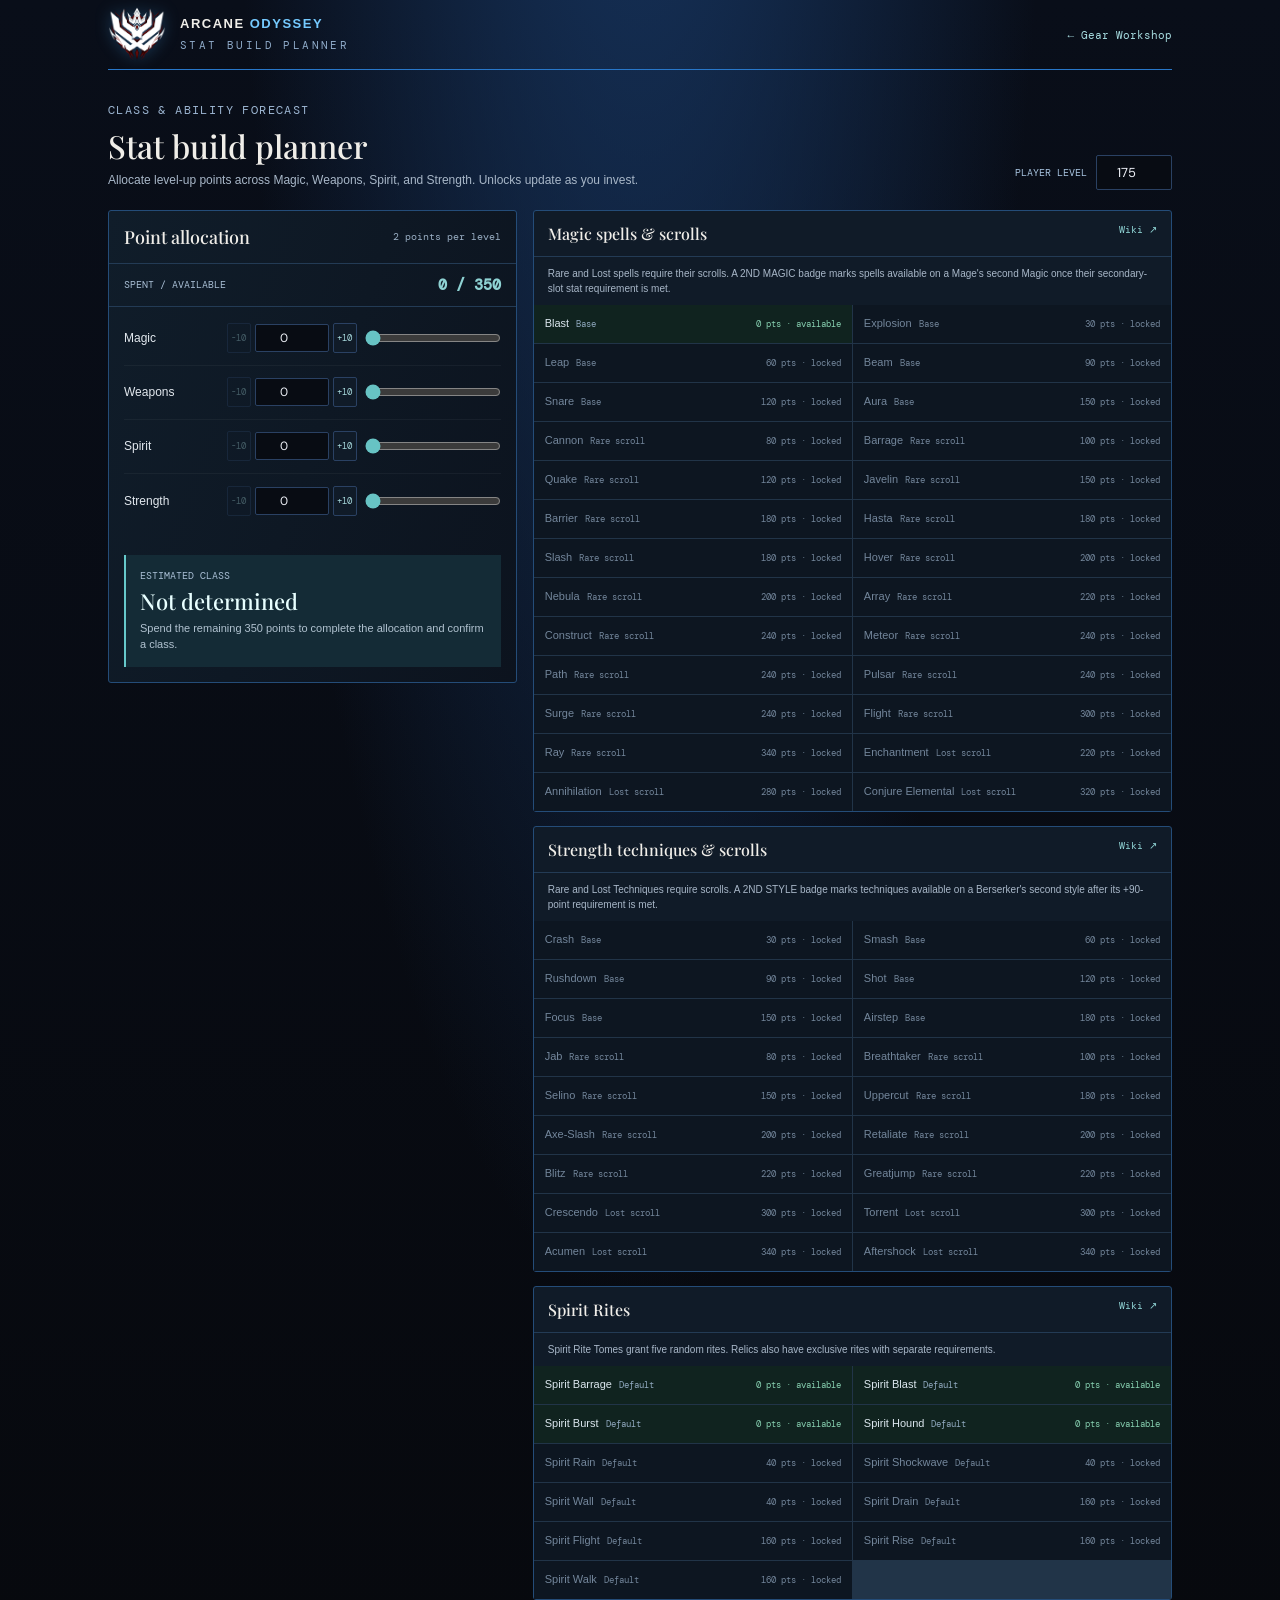
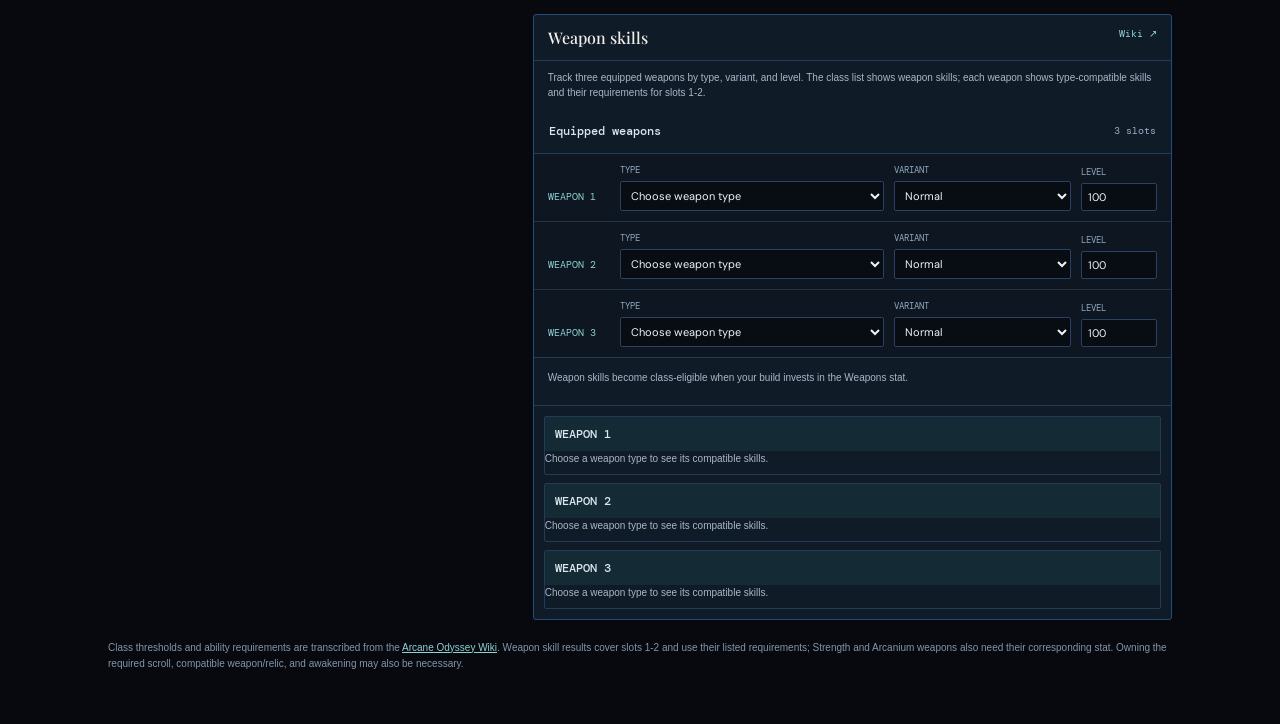
==== stat-builds/index.html @ f2885bb6 "weapon skill preview" ====
<!doctype html>
<html lang="en">
<head>
  <meta charset="utf-8">
  <meta name="viewport" content="width=device-width, initial-scale=1">
  <meta name="theme-color" content="#09131d">
  <title>Stat Build Planner · Arcane Odyssey</title>
  <link rel="icon" type="image/png" href="../assets/everthel-4.2.png">
  <link rel="apple-touch-icon" href="../assets/everthel-4.2.png">
  <link rel="stylesheet" href="../styles.css?v=weapon-skill-loadout-20261112">
</head>
<body>
  <div class="planner-shell">
    <header class="planner-topbar">
      <a class="brand" href="../" aria-label="Gear Workshop home">
        <img class="brand-mark-image" src="../assets/everthel-4.2.png" alt="">
        <span>ARCANE <b>ODYSSEY</b><small>STAT BUILD PLANNER</small></span>
      </a>
      <a class="planner-back" href="../">← Gear Workshop</a>
    </header>
    <main class="planner-main">
      <div class="planner-heading">
        <div>
          <span class="eyebrow">CLASS & ABILITY FORECAST</span>
          <h1>Stat build planner</h1>
          <p>Allocate level-up points across Magic, Weapons, Spirit, and Strength. Unlocks update as you invest.</p>
        </div>
        <label class="planner-level" for="planner-level">PLAYER LEVEL
          <input id="planner-level" type="number" min="1" max="175" value="175" inputmode="numeric">
        </label>
      </div>
      <div class="planner-layout">
        <section class="planner-panel" aria-labelledby="allocation-title">
          <div class="planner-panel-heading"><h2 id="allocation-title">Point allocation</h2><small>2 points per level</small></div>
          <div class="planner-points"><span>SPENT / AVAILABLE</span><strong><span id="planner-spent">0</span> / <span id="planner-remaining">350</span></strong></div>
          <div class="planner-stat-list" id="planner-stat-list"></div>
          <div class="planner-class-result" aria-live="polite">
            <span>ESTIMATED CLASS</span><strong id="planner-class-name">Savant</strong>
            <p id="planner-class-note"></p>
          </div>
        </section>
        <section class="planner-moves" aria-label="Ability unlocks">
          <section class="planner-move-group" data-move-stat="magic">
            <div class="planner-move-header"><h2>Magic spells & scrolls</h2><a href="https://roblox-arcane-odyssey.fandom.com/wiki/Lost_Spells" target="_blank" rel="noreferrer">Wiki ↗</a></div>
            <p class="planner-move-note">Rare and Lost spells require their scrolls. A 2ND MAGIC badge marks spells available on a Mage's second Magic once their secondary-slot stat requirement is met.</p>
            <div class="planner-move-list" id="planner-spells"></div>
          </section>
          <section class="planner-move-group" data-move-stat="strength">
            <div class="planner-move-header"><h2>Strength techniques & scrolls</h2><a href="https://roblox-arcane-odyssey.fandom.com/wiki/Lost_Techniques" target="_blank" rel="noreferrer">Wiki ↗</a></div>
            <p class="planner-move-note">Rare and Lost Techniques require scrolls. A 2ND STYLE badge marks techniques available on a Berserker's second style after its +90-point requirement is met.</p>
            <div class="planner-move-list" id="planner-techniques"></div>
          </section>
          <section class="planner-move-group" data-move-stat="spirit">
            <div class="planner-move-header"><h2>Spirit Rites</h2><a href="https://roblox-arcane-odyssey.fandom.com/wiki/Relics/Rites" target="_blank" rel="noreferrer">Wiki ↗</a></div>
            <p class="planner-move-note">Spirit Rite Tomes grant five random rites. Relics also have exclusive rites with separate requirements.</p>
            <div class="planner-move-list" id="planner-rites"></div>
          </section>
          <section class="planner-move-group" data-move-stat="weapons">
            <div class="planner-move-header"><h2>Weapon skills</h2><a href="https://roblox-arcane-odyssey.fandom.com/wiki/Weapons/Skills" target="_blank" rel="noreferrer">Wiki ↗</a></div>
            <p class="planner-move-note">Track three equipped weapons by type, variant, and level. The class list shows weapon skills; each weapon shows type-compatible skills and their requirements for slots 1-2.</p>
            <div class="planner-weapon-config">
              <div class="planner-panel-heading"><h3>Equipped weapons</h3><small>3 slots</small></div>
              <div class="planner-weapon-inputs" id="planner-weapon-inputs"></div>
            </div>
            <div class="planner-weapon-class" id="planner-weapon-class-skills"></div>
            <div class="planner-weapon-results" id="planner-weapon-results"></div>
          </section>
        </section>
      </div>
      <p class="planner-footer">Class thresholds and ability requirements are transcribed from the <a href="https://roblox-arcane-odyssey.fandom.com/wiki/Stat_Builds" target="_blank" rel="noreferrer">Arcane Odyssey Wiki</a>. Weapon skill results cover slots 1-2 and use their listed requirements; Strength and Arcanium weapons also need their corresponding stat. Owning the required scroll, compatible weapon/relic, and awakening may also be necessary.</p>
    </main>
  </div>
  <script src="../stat-build.js?v=weapon-skill-loadout-20261112"></script>
</body>
</html>
---- styles.css ----
@import url('https://fonts.googleapis.com/css2?family=DM+Mono:wght@400;500&family=DM+Sans:wght@400;500;600;700&family=Playfair+Display:wght@500;600;700&display=swap');

:root{color-scheme:dark;--bg:#09131d;--panel:#101d29;--panel2:#142432;--border:#2a4352;--muted:#91a7ad;--text:#e8e5d8;--lime:#75c9c1;--green:#9ecdb7;--orange:#d8b975;--red:#d18b78;--mono:'DM Mono',monospace;--sans:'DM Sans',sans-serif;--serif:'Playfair Display',serif}
*{box-sizing:border-box}
body{margin:0;background:radial-gradient(ellipse at 70% -15%,#303522 0,transparent 38%),var(--bg);color:var(--text);font:15px var(--sans);min-height:100vh}
button,input,select{font:inherit}
button{cursor:pointer}
a{color:var(--lime)}
.app-shell{max-width:1390px;margin:0 auto;padding:0 40px}
.topbar{height:74px;border-bottom:1px solid #ffffff12;display:flex;align-items:center;justify-content:space-between}
.brand{display:flex;align-items:center;gap:11px;color:var(--text);text-decoration:none;font-size:12px;letter-spacing:1.2px;font-weight:600;line-height:1.1}
.brand b{color:var(--lime);font-weight:600}
.brand small{display:block;color:var(--muted);font:9px var(--mono);letter-spacing:2.1px;margin-top:5px}
.brand-mark{display:grid;place-items:center;width:34px;height:34px;border:1px solid #d5e18b7a;color:var(--lime);font:19px var(--serif);transform:rotate(45deg);margin:0 5px}
.brand-mark::first-letter{transform:rotate(-45deg)}
.top-actions{display:flex;align-items:center;gap:9px}
.save-state{font:10px var(--mono);color:var(--muted);margin-right:9px}
.button{border:1px solid var(--border);border-radius:5px;padding:9px 13px;color:var(--text);background:#ffffff06;font-size:11px;transition:.18s}
.button:hover{border-color:#b9c77c80;background:#ffffff0b}
.button-accent{background:var(--lime);border-color:var(--lime);color:#202218;font-weight:700}
.button-accent:hover{background:#e5efaa;color:#202218}
.button-accent span{padding-left:7px}
.import-button{display:inline-flex;align-items:center;cursor:pointer}
main{padding:43px 0 0}
.intro{display:flex;align-items:flex-end;justify-content:space-between;margin-bottom:32px}
.eyebrow{font:10px var(--mono);letter-spacing:1.4px;color:#a6a891}
.eyebrow-line{display:inline-block;width:20px;height:1px;background:var(--lime);vertical-align:middle;margin-right:8px}
h1{font:600 clamp(38px,5vw,55px)/1.08 var(--serif);letter-spacing:-1.6px;margin:12px 0 9px}
h1 span{color:var(--lime);font-style:italic}
.intro p{margin:0;color:#a6a799;font-size:13px}
.build-name-wrap{display:flex;flex-direction:column;gap:8px;width:210px}
.build-name-wrap label,.level-row label{color:var(--muted);font:9px var(--mono);letter-spacing:1.2px}
.build-name-wrap input{border:0;border-bottom:1px solid var(--border);padding:8px 0;background:none;color:var(--text);outline:none}
.build-name-wrap input:focus{border-color:var(--lime)}
.layout{display:grid;grid-template-columns:minmax(0,1fr) 315px;align-items:start;gap:25px}
.workshop,.summary{background:#171914d9;border:1px solid var(--border);border-radius:8px}
.workshop{padding:22px}
.section-heading,.summary-top{display:flex;justify-content:space-between;align-items:flex-start;gap:12px;margin-bottom:18px}
.equipment-heading{display:flex;align-items:flex-start;gap:22px;flex-wrap:wrap}
.section-heading{align-items:center}
.slot-count{margin-left:auto;white-space:nowrap}
.clear-all-button,.clear-slot-button{border:1px solid #554039;border-radius:4px;background:#d47b6910;color:#d9a394;padding:6px 9px;font:9px var(--mono);white-space:nowrap;cursor:pointer;transition:.18s}
.clear-all-button:hover,.clear-slot-button:not(:disabled):hover{border-color:#d47b69;color:#f0b2a1;background:#d47b6920}
.clear-slot-button:disabled{opacity:.42;cursor:default}
.global-filter{max-width:570px;padding-top:5px}
.filter-label{display:block;color:var(--muted);font:8px var(--mono);letter-spacing:.8px;margin-bottom:6px}
.filter-options{display:flex;flex-wrap:wrap;gap:5px}
.filter-chip{display:inline-flex;align-items:center;gap:4px;padding:4px 6px;border:1px solid var(--border);border-radius:3px;color:#b8baaa;font-size:9px;cursor:pointer;user-select:none}
.filter-chip:has(input:checked){border-color:#a9be70;color:var(--lime);background:#d5e18b0c}
.filter-chip input{width:10px;height:10px;margin:0;accent-color:var(--lime)}
.visually-hidden{position:absolute;width:1px;height:1px;padding:0;margin:-1px;overflow:hidden;clip:rect(0,0,0,0);white-space:nowrap;border:0}
.stat-icon{display:inline-block;width:16px;height:16px;flex:none;object-fit:contain;vertical-align:middle}
.stat-icon-fallback{display:inline-flex;width:16px;height:16px;flex:none;align-items:center;justify-content:center;border:1px solid #6c94b2;border-radius:2px;color:#b9d7ea;font:7px var(--mono);vertical-align:middle}
.stat-value{display:inline-flex;align-items:center;gap:4px;white-space:nowrap;vertical-align:middle}
.stat-value b{color:inherit;font:inherit}
.clear-filters{margin-top:6px;padding:2px 0;border:0;background:none;color:var(--muted);font-size:9px;text-decoration:underline;text-underline-offset:2px;cursor:pointer}
.clear-filters:hover{color:var(--lime)}
h2{font:500 22px var(--serif);margin:5px 0 0}
.slot-count,.live-pill{font:9px var(--mono);letter-spacing:.8px;color:var(--muted)}
.live-pill{border:1px solid #92b56b55;color:#b9d490;padding:5px 7px;border-radius:20px}
.live-pill i{display:inline-block;background:#a5c477;border-radius:50%;width:5px;height:5px;margin:0 5px 1px 0;box-shadow:0 0 8px #a5c477}
.gear-grid{display:grid;grid-template-columns:repeat(2,minmax(0,1fr));gap:12px}
.gear-card{position:relative;border:1px solid var(--border);border-radius:6px;background:#1a1c17}
.gear-card:focus-within{z-index:5}
.gear-card-header{display:flex;justify-content:space-between;align-items:center;padding:11px 13px;border-bottom:1px solid #ffffff0b}
.gear-card-header>div{min-width:0}
.slot-label{font:9px var(--mono);letter-spacing:1.2px;color:var(--lime)}
.gear-card-header h3{margin:4px 0 0;font:500 14px var(--sans)}
.item-type{display:block;color:var(--muted);font:9px var(--mono);margin-top:5px}
.gear-fields{padding:12px 13px}
.field{display:flex;flex-direction:column;gap:5px;min-width:0}
.field label,.socket-title{font:9px var(--mono);letter-spacing:.55px;color:var(--muted)}
.gear-main-fields{display:grid;grid-template-columns:1fr 72px;gap:9px}
.field input,.field select,.socket input,.socket select,.stat-edit input{width:100%;border:1px solid #383b30;border-radius:4px;background:#131510;color:var(--text);padding:7px 8px;outline:none;font-size:11px;min-width:0}
.field input:focus,.field select:focus,.socket input:focus,.socket select:focus,.stat-edit input:focus{border-color:#afc878}
.item-search-wrap{position:relative}
.item-picker .item-search{padding:10px 34px 10px 10px;background:#131510}
.item-picker .item-search::placeholder{color:#777a6d}
.search-icon{position:absolute;right:11px;top:8px;color:var(--lime);font-size:17px;line-height:1;pointer-events:none}
.item-results{position:absolute;top:calc(100% + 5px);left:0;right:0;z-index:20;max-height:300px;overflow-y:auto;border:1px solid #48503a;border-radius:5px;background:#171914;box-shadow:0 12px 30px #000b;padding:4px}
.item-results[hidden]{display:none}
.item-result{display:flex;width:100%;align-items:center;justify-content:space-between;gap:12px;padding:8px 9px;border:0;border-bottom:1px solid #ffffff0a;background:transparent;color:var(--text);text-align:left;cursor:pointer}
.item-result:last-child{border-bottom:0}
.item-result:hover,.item-result.is-active{background:#d5e18b12}
.item-result.is-equipped{background:#d5e18b0c}
.item-result-main{display:flex;flex-direction:column;gap:4px;min-width:0}
.item-result-name{font-size:11px}
.item-result-stats{color:#929584;font:9px var(--mono);line-height:1.4}
.item-result-type{flex-shrink:0;color:var(--lime);font:8px var(--mono)}
.equipped-tag{margin-left:7px;color:var(--lime);font:8px var(--mono)}
.item-result-clear{justify-content:flex-start;color:#c39b8d}
.item-result-clear span{font-size:10px}
.item-no-results{padding:13px 10px;color:var(--muted);font-size:10px;text-align:center}
.item-count{float:right;color:#777a6d;font:8px var(--mono);letter-spacing:0}
.item-picker .item-search:focus{border-color:var(--lime);box-shadow:0 0 0 2px #d5e18b20}
.item-level{margin-top:9px;max-width:92px}
.base-stat-readout{margin-top:9px;color:#929584;font:9px/1.6 var(--mono)}
.item-total-readout{display:flex;flex-direction:column;gap:5px;margin-top:10px;padding:9px;border:1px solid #aebd6b2b;border-radius:4px;background:#d5e18b06}
.item-total-label,.item-efficiency{color:#aebd83;font:8px var(--mono);letter-spacing:.65px}
.item-total-stats{color:#d0d1c3;font:9px/1.6 var(--mono)}
.item-efficiency{display:flex;justify-content:space-between;margin-top:2px}
.item-efficiency b{color:var(--lime);font-size:10px}
.modifier-note{color:#999c8a;font-size:9px;line-height:1.45}
.enhancement{display:grid;grid-template-columns:1fr 1fr;gap:9px;margin-top:12px;padding-top:10px;border-top:1px solid #ffffff0b}
.socket-block{margin-top:12px}
.socket-block-head{display:flex;justify-content:space-between;align-items:center;margin-bottom:6px}
.socket-title{color:#c3c4b5}
.socket-subtitle{color:#777a6d;font:8px var(--mono)}
.socket{display:grid;grid-template-columns:1fr 1fr;gap:6px;margin-top:6px}
.socket select,.socket input{padding:6px;font-size:10px}
.socket-label{grid-column:1 / -1;color:#8d9081;font:8px var(--mono);letter-spacing:.6px}
.source-note{margin-top:15px;color:#777a6d;font-size:10px}
.source-note a{text-decoration:none;border-bottom:1px solid #d5e18b55}
.summary{padding:19px;position:sticky;top:15px}
.summary-top{margin-bottom:20px}
.level-row{display:flex;align-items:center;justify-content:space-between;padding:11px 0;border-top:1px solid #ffffff10;border-bottom:1px solid #ffffff10}
.level-input{display:flex;align-items:center;color:var(--lime);font:9px var(--mono);gap:7px}
.level-input input{width:45px;padding:5px 4px;background:#11130f;border:1px solid var(--border);border-radius:3px;color:var(--text);font:12px var(--mono);text-align:center}
.stat-list{padding:14px 0 12px}
.efficiency-total{display:flex;flex-direction:column;gap:5px;margin-bottom:12px;padding:13px;border:1px solid #aebd6b40;border-radius:5px;background:#d5e18b08}
.efficiency-total>span{color:var(--muted);font:9px var(--mono);letter-spacing:1px}
.efficiency-total>strong{color:var(--lime);font:22px var(--mono)}
.efficiency-total>small{color:#929584;font-size:9px}
.ritual-controls{display:flex;flex-direction:column;gap:7px;padding:12px 0;border-top:1px solid #ffffff10}
.ritual-controls label{color:var(--muted);font:9px var(--mono);letter-spacing:1px}
.ritual-controls select{width:100%;border:1px solid #383b30;border-radius:4px;background:#131510;color:var(--text);padding:8px;font-size:11px}
.health-total{margin:8px 0 13px;padding:13px;border:1px solid #aebd6b40;border-radius:5px;background:#d5e18b08;display:flex;flex-direction:column;gap:5px}
.health-total>span{color:var(--muted);font:9px var(--mono);letter-spacing:1px}
.health-total>strong{color:var(--lime);font:22px var(--mono)}
.health-total small{color:#929584;font-size:9px;line-height:1.5}
.health-total small b{color:#c9cbbd;font-weight:500}
.total-stat{display:flex;align-items:center;justify-content:space-between;padding:8px 0}
.total-stat span{color:#b4b6a8;font-size:12px}
.total-stat .stat-name{display:inline-flex;align-items:center}
.total-stat b{font:12px var(--mono);color:#e8e8d9}
.total-stat.primary span,.total-stat.primary b{color:var(--lime)}
.summary-foot{display:flex;justify-content:space-between;color:var(--muted);font-size:10px;padding:9px 0;border-top:1px solid #ffffff0b}
.summary-foot b{color:#d1d2c4;font:10px var(--mono)}
.button-wide{width:100%;margin-top:17px;text-align:left;display:flex;justify-content:space-between}
.button-wide span{color:var(--lime)}
.fineprint{font-size:9px;line-height:1.6;color:#777a6d;margin:12px 0 0}
footer{text-align:center;color:#686b5f;font-size:10px;padding:25px 0 28px}
.toast{position:fixed;bottom:22px;left:50%;transform:translate(-50%,20px);background:#e0e8b3;color:#202218;padding:10px 16px;border-radius:5px;font-size:12px;font-weight:600;opacity:0;pointer-events:none;transition:.2s}
.toast.show{opacity:1;transform:translate(-50%,0)}
@media(max-width:900px){.app-shell{padding:0 22px}.layout{grid-template-columns:minmax(0,1fr) 275px;gap:15px}.workshop{padding:16px}.gear-grid{gap:9px}.summary{padding:15px}}
@media(max-width:700px){.app-shell{padding:0 14px}.topbar{height:auto;min-height:66px;gap:12px}.top-actions{gap:6px}.save-state,.import-button{display:none}.button{padding:8px;font-size:10px}.brand{font-size:10px}.brand-mark{width:28px;height:28px}.intro{align-items:flex-start;gap:18px;flex-direction:column;margin-bottom:22px}.intro p{max-width:370px;line-height:1.6}.build-name-wrap{width:100%;max-width:320px}.layout{grid-template-columns:1fr}.summary{position:static;grid-row:1}.gear-grid{grid-template-columns:1fr 1fr}.workshop{padding:13px}}
@media(max-width:460px){.gear-grid{grid-template-columns:1fr}.summary{grid-row:auto}.topbar .button-quiet{display:none}h1{font-size:40px}}

/* Nautical palette and compact stat emphasis */
body{background:radial-gradient(ellipse at 16% -18%,#1b5261 0,transparent 37%),radial-gradient(ellipse at 90% 30%,#18354a 0,transparent 34%),linear-gradient(155deg,#09131d,#0b1925 55%,#0a151f);color:var(--text)}
.topbar{border-color:#b9d1d21c}
.brand-mark{border-color:#d8b97599;color:var(--orange);box-shadow:inset 0 0 0 3px #d8b9750c}
.brand b,h1 span{color:var(--orange)}
.brand small{color:#8daeb1}
.button{border-color:#45606b;background:#142532;color:#e8e5d8}
.button:hover{border-color:#75c9c1;background:#1a3440}
.button-accent{background:var(--orange);border-color:var(--orange);color:#18232a}
.button-accent:hover{background:#ead29a;color:#18232a}
.eyebrow{color:#a7c3c4}
.eyebrow-line{background:var(--orange)}
.intro p{color:#b0c1c2}
.build-name-wrap input{border-color:#3a5663}
.build-name-wrap input:focus{border-color:var(--orange)}
.workshop,.summary{background:linear-gradient(145deg,#12212cF2,#101c27F5);border-color:#36515d;box-shadow:0 18px 48px #020a1040,inset 0 1px #ffffff08}
.gear-card{border-color:#304b58;background:linear-gradient(150deg,#172936,#12222d)}
.gear-card-header{border-color:#ffffff12;background:linear-gradient(90deg,#d8b9750b,transparent 75%)}
.slot-label,.search-icon,.item-result-type,.equipped-tag{color:var(--orange)}
.slot-count,.live-pill{color:#a7bec0}
.live-pill{border-color:#75c9c155;color:#9ce0d4}
.live-pill i{background:#75c9c1;box-shadow:0 0 8px #75c9c1}
.field label,.socket-title{color:#a8bec0}
.field input,.field select,.socket input,.socket select,.stat-edit input,.level-input input,.ritual-controls select{border-color:#34505d;background:#0b1822;color:#e9e7dc}
.field input:focus,.field select:focus,.socket input:focus,.socket select:focus,.stat-edit input:focus,.level-input input:focus,.ritual-controls select:focus{border-color:#75c9c1;box-shadow:0 0 0 2px #75c9c11c}
.item-picker .item-search{background:#0b1822}
.item-picker .item-search::placeholder,.item-count{color:#849da2}
.item-results{border-color:#43616c;background:#10212c;box-shadow:0 12px 30px #020a10c9}
.item-result{border-color:#ffffff10}
.item-result:hover,.item-result.is-active,.item-result.is-equipped{background:#75c9c112}
.item-result-stats,.base-stat-readout{color:#a4b7b7}
.filter-chip{border-color:#34505d;color:#bdc9c5}
.filter-chip:has(input:checked){border-color:#75c9c1;color:#9ce0d4;background:#75c9c118}
.filter-chip input{accent-color:#75c9c1}
.clear-filters:hover{color:var(--orange)}
.clear-all-button,.clear-slot-button{border-color:#805b50;background:#d18b7812;color:#e1a795}
.clear-all-button:hover,.clear-slot-button:not(:disabled):hover{border-color:#d18b78;color:#f0b5a2;background:#d18b7824}
.item-total-readout{gap:4px;margin-top:8px;padding:7px 9px;border-color:#41626a;background:#75c9c108}
.item-total-label,.item-efficiency{color:#9bc9c3;font-size:7px}
.item-total-stats{color:#e0e3d9;font-size:8px;line-height:1.45}
.item-total-stats .atlantean-stat{color:#c6a2f0;font-weight:500;text-shadow:0 0 8px #9a6bd344}
.item-efficiency{margin-top:0}
.item-efficiency b{color:var(--orange);font-size:9px}
.enhancement{border-color:#ffffff12}
.socket-subtitle,.socket-label{color:#90a8aa}
.source-note{color:#8da2a5}
.source-note a{color:var(--orange);border-color:#d8b97566}
.level-row,.summary-foot,.ritual-controls{border-color:#ffffff16}
.level-input{color:var(--orange)}
.stat-list{padding:10px 0}
.total-stat{padding:7px 0}
.total-stat span{color:#c3ceca}
.total-stat b{color:#e7e5d9}
.total-stat.primary span,.total-stat.primary b{color:var(--orange)}
.efficiency-total{display:grid;grid-template-columns:1fr auto;align-items:center;gap:2px 12px;margin:0 0 10px;padding:9px 11px;border-color:#d8b97555;background:linear-gradient(100deg,#d8b97512,#75c9c108)}
.efficiency-total>span{color:#d7c89f;font-size:8px}
.efficiency-total>strong{grid-column:2;grid-row:1 / span 2;color:var(--orange);font-size:16px}
.efficiency-total>small{color:#9fb2b0;font-size:8px;line-height:1.3}
.health-total{border-color:#75c9c144;background:#75c9c10c}
.health-total>span{color:#a9c1c1}
.health-total>strong{color:#9ce0d4;font-size:19px}
.health-total small{color:#a4b8b7}
.health-total small b{color:#e0e3d9}
.summary-foot b{color:#e5e3d8}
.button-wide span{color:var(--orange)}
.fineprint,footer{color:#8da2a5}
.toast{background:#d8b975;color:#18232a}
::selection{background:#75c9c155;color:#fff}
::-webkit-scrollbar{width:10px}
::-webkit-scrollbar-track{background:#09131d}
::-webkit-scrollbar-thumb{background:#34505d;border:2px solid #09131d;border-radius:8px}
@media(max-width:700px){.workshop,.summary{box-shadow:0 12px 32px #020a1038}}

/* Arcane Odyssey Wiki-inspired dark navy and blue frame */
:root{--bg:#070a10;--panel:#0d111a;--panel2:#111725;--border:#24426c;--muted:#a2adbf;--text:#f0eee9;--lime:#58b9f4;--green:#73d0dc;--orange:#80c8ff;--red:#dc8292}
body{background:radial-gradient(ellipse at 50% -25%,#183967 0,transparent 46%),linear-gradient(180deg,#090e19,#07090e 70%);color:var(--text);font-family:Arial,sans-serif}
.topbar{background:#071021;border-bottom:1px solid #2877c9}
.brand b,.brand-mark{color:#75caff}
.brand-mark{border-color:#378fd1;box-shadow:inset 0 0 0 3px #3489d20d}
.brand small{color:#8fabc9}
.button{border-color:#31517d;background:#111b2b;color:#e8edf6;border-radius:3px}
.button:hover{border-color:#4ea8ed;background:#172941}
.button-accent{border-color:#257fc7;background:#1675bd;color:#fff}
.button-accent:hover{border-color:#72c6ff;background:#218bd1;color:#fff}
.eyebrow{color:#9db6d2}
.eyebrow-line{background:#48a9f0}
h1,h2,.gear-card-header h3{font-family:Georgia,'Times New Roman',serif}
h1 span{color:#79c9ff}
.intro p{color:#c1c6d0}
.build-name-wrap input{border-color:#29436a}
.build-name-wrap input:focus{border-color:#55b5f5}
.workshop,.summary{background:#0b0f18;border:1px solid #2567ae;border-radius:3px;box-shadow:0 12px 34px #0009,inset 0 1px #77bfff12}
.workshop{border-top:2px solid #2783d4}
.summary{border-top:2px solid #2783d4}
.gear-card{border:1px solid #243b5e;border-radius:2px;background:#0b0e15}
.gear-card-header{border-bottom:1px solid #203653;background:linear-gradient(90deg,#1745782c,transparent 72%)}
.slot-label,.search-icon,.item-result-type,.equipped-tag{color:#78c7ff}
.slot-count,.live-pill{color:#a7b5ca}
.live-pill{border-color:#3479bb;color:#94d8ff;border-radius:3px}
.live-pill i{background:#53b6f5;box-shadow:0 0 8px #53b6f5}
.section-heading{border-bottom:1px solid #1b2f4d;padding-bottom:12px}
.field label,.socket-title{color:#aab8ca}
.field input,.field select,.socket input,.socket select,.stat-edit input,.level-input input,.ritual-controls select{border:1px solid #2a4163;border-radius:2px;background:#080c13;color:#eff2f8}
.field input:focus,.field select:focus,.socket input:focus,.socket select:focus,.stat-edit input:focus,.level-input input:focus,.ritual-controls select:focus{border-color:#47a8ef;box-shadow:0 0 0 2px #348eea22}
.item-picker .item-search{background:#080c13}
.item-picker .item-search::placeholder,.item-count{color:#8393aa}
.item-results{border:1px solid #3676b9;border-radius:2px;background:#0b111c;box-shadow:0 12px 30px #000c}
.item-result{border-color:#ffffff12}
.item-result:hover,.item-result.is-active,.item-result.is-equipped{background:#2588d020}
.item-result-stats,.base-stat-readout{color:#b0bbca}
.filter-chip{border-color:#273d5f;border-radius:2px;color:#c5ccda}
.filter-chip:has(input:checked){border-color:#51a9e8;color:#8fd2ff;background:#1a75b51c}
.filter-chip input{accent-color:#3499e5}
.clear-filters:hover{color:#75caff}
.clear-all-button,.clear-slot-button{border-color:#72454c;border-radius:2px;background:#9c344314;color:#e5a1a5}
.clear-all-button:hover,.clear-slot-button:not(:disabled):hover{border-color:#d27680;color:#ffc1bf;background:#b53f5028}
.item-total-readout{border-color:#28517d;border-radius:2px;background:linear-gradient(100deg,#2479bd16,#0b0f18)}
.item-total-label,.item-efficiency{color:#a5c9e8}
.item-total-stats{color:#e1e6ee}
.item-total-stats .atlantean-stat{color:#c6a2f0}
.item-efficiency b{color:#80c8ff}
.enhancement{border-color:#1d2e49}
.socket-subtitle,.socket-label{color:#95a8c0}
.source-note{color:#98a5b8}
.source-note a{color:#78c7ff;border-color:#368ac8}
.level-row,.summary-foot,.ritual-controls{border-color:#1d304b}
.level-input{color:#81caff}
.stat-list{padding:10px 0}
.total-stat{padding:7px 0;border-bottom:1px solid #162339}
.total-stat span{color:#c2cad7}
.total-stat b{color:#eef0f4}
.total-stat.primary span,.total-stat.primary b{color:#85ceff}
.efficiency-total{border-color:#2a5988;border-radius:2px;background:#101a29}
.efficiency-total>span{color:#b4cbe0}
.efficiency-total>strong{color:#85ceff}
.efficiency-total>small{color:#9baec3}
.health-total{border-color:#28639b;border-radius:2px;background:#0d1b2b}
.health-total>span,.health-total small{color:#aabbd0}
.health-total>strong{color:#8edbff}
.health-total small b{color:#e6ecf5}
.summary-foot b{color:#e4e9f1}
.button-wide span{color:#7ac8ff}
.fineprint,footer{color:#8999af}
.toast{border:1px solid #4ea8ed;border-radius:3px;background:#102441;color:#eff6ff}
::selection{background:#237fbd77;color:white}
::-webkit-scrollbar-track{background:#070a10}
::-webkit-scrollbar-thumb{background:#28466e;border:2px solid #070a10;border-radius:2px}
.brand-mark-image{display:block;width:40px;height:40px;flex:0 0 40px;object-fit:contain;filter:drop-shadow(0 0 5px #5aaef455)}
@media(max-width:700px){.brand-mark-image{width:34px;height:34px;flex-basis:34px}}
.import-panel{display:grid;grid-template-columns:1fr;gap:12px;margin:12px 0 0;padding:14px;border:1px solid #2567ae;border-top:2px solid #2783d4;border-radius:3px;background:#0b0f18;box-shadow:0 12px 34px #0007}
.import-panel[hidden]{display:none}
.import-panel-heading{display:flex;align-items:center;justify-content:space-between;gap:12px}
.import-panel-heading>div{display:flex;flex-direction:column;gap:4px}
.import-panel-heading strong{font:600 16px Georgia,'Times New Roman',serif;color:#f0eee9}
.import-panel-heading span{color:#a2adbf;font-size:11px}
.import-panel textarea{width:100%;resize:vertical;min-height:74px;padding:10px;border:1px solid #2a4163;border-radius:2px;background:#080c13;color:#eff2f8;font:11px/1.5 var(--mono);outline:none}
.import-panel textarea:focus{border-color:#47a8ef;box-shadow:0 0 0 2px #348eea22}
.import-panel-actions{display:flex;justify-content:flex-end;align-items:center;gap:8px}
.import-close{width:28px;height:28px;border:1px solid #2a4163;border-radius:2px;background:#101a29;color:#c6d1df;font-size:18px}
.import-close:hover{border-color:#47a8ef;color:#fff}
@media(max-width:700px){.import-panel-actions{justify-content:stretch}.import-panel-actions>*{flex:1;text-align:center;justify-content:center}}
.top-build-name{display:flex;align-items:center;gap:8px;color:#9db6d2;font:8px var(--mono);letter-spacing:1px}
.top-build-name input{width:140px;padding:7px 8px;border:1px solid #29436a;border-radius:2px;background:#080c13;color:#eff2f8;font:11px var(--sans);letter-spacing:0;outline:none}
.top-build-name input:focus{border-color:#55b5f5;box-shadow:0 0 0 2px #348eea22}
@media(max-width:700px){.top-build-name input{width:104px}.top-actions{flex-wrap:wrap;justify-content:flex-end}}
@media(max-width:460px){.top-build-name{font-size:0}.top-build-name input{width:88px}.top-actions{gap:5px}}
.topbar{height:auto;min-height:100px;padding:14px 0;gap:24px;border-bottom:1px solid #2877c9}
.brand{gap:14px;font-size:14px;letter-spacing:1.5px}
.brand-mark-image{width:58px;height:58px;flex-basis:58px;filter:drop-shadow(0 0 8px #398bcb66)}
.brand small{font-size:9px;letter-spacing:2.4px;margin-top:6px}
.top-actions{display:flex;align-items:center;gap:16px}
.top-build-name{flex-direction:row;align-items:center;gap:8px;font-size:8px;white-space:nowrap}
.top-build-name input{width:170px;min-height:36px;padding:8px 10px;font-size:12px}
.save-state{max-width:118px;margin:0;color:#9eafc4;font-size:9px;line-height:1.5}
.share-build-actions{display:flex;align-items:center;gap:8px;padding:9px;border:1px solid #28466a;border-radius:3px;background:linear-gradient(120deg,#14243a,#0c1421)}
.share-build-label{margin:0 3px;color:#93afd0;font:8px var(--mono);letter-spacing:1px;white-space:nowrap}
.share-build-actions .button{min-height:36px;padding:9px 12px}
.saved-build-toolbar{display:flex;align-items:center;justify-content:space-between;gap:16px;padding:10px 0;border-bottom:1px solid #ffffff12}
.saved-build-title{color:#93afd0;font:10px var(--mono);letter-spacing:1px;white-space:nowrap}
.saved-build-controls{display:flex;align-items:center;gap:8px;min-width:0}
.saved-build-controls select{width:min(300px,34vw);min-width:180px;padding:8px 10px;border:1px solid #29436a;border-radius:2px;background:#080c13;color:#eff2f8;font:12px var(--sans)}
.saved-build-controls select:focus{border-color:#55b5f5;outline:none;box-shadow:0 0 0 2px #348eea22}
.saved-build-controls .button{min-height:36px;white-space:nowrap}
.saved-build-controls .button:disabled{opacity:.45;cursor:default}
@media(max-width:900px){.topbar{gap:14px}.top-actions{gap:10px}.share-build-actions{gap:6px;padding:7px}.share-build-label{display:none}}
@media(max-width:700px){.topbar{align-items:flex-start;flex-direction:column;padding:14px 0 12px}.brand{font-size:12px}.brand-mark-image{width:48px;height:48px;flex-basis:48px}.top-actions{width:100%;justify-content:space-between;flex-wrap:wrap;gap:10px}.top-build-name{flex:1}.top-build-name input{width:100%;max-width:180px}.share-build-actions{margin-left:auto}.save-state{display:none}}
@media(max-width:460px){.topbar{gap:12px}.top-actions{justify-content:flex-start}.top-build-name{flex:0 0 100%;font-size:8px}.top-build-name input{width:100%;max-width:none}.share-build-actions{width:100%;margin:0}.share-build-actions .button{flex:1}.share-build-label{display:inline}}
@media(max-width:700px){.saved-build-toolbar{align-items:flex-start;flex-direction:column;gap:8px}.saved-build-controls{width:100%;flex-wrap:wrap}.saved-build-controls select{flex:1;width:auto;min-width:160px}}
.stat-planner-link{display:flex;align-items:center;justify-content:space-between;gap:12px;margin-top:8px;padding:11px 12px;border:1px solid #347ba8;border-radius:2px;background:linear-gradient(110deg,#142c3d,#111c29);color:#e8f4f4;text-decoration:none}
.stat-planner-link:hover{border-color:#69c7d0;background:linear-gradient(110deg,#193a4c,#142534)}
.stat-planner-link strong{font:500 13px var(--sans)}
.stat-planner-link span{color:#8ed2d3;font:11px var(--mono)}
.planner-shell{max-width:1120px;margin:0 auto;padding:0 28px}
.planner-topbar{min-height:70px;display:flex;align-items:center;justify-content:space-between;gap:16px;border-bottom:1px solid #2877c9}
.planner-topbar .brand{font-size:13px}
.planner-back{color:#a7dce0;font:11px var(--mono);text-decoration:none}
.planner-back:hover{color:#fff}
.planner-main{padding:30px 0 52px}
.planner-heading{display:flex;align-items:flex-end;justify-content:space-between;gap:20px;margin-bottom:20px}
.planner-heading h1{margin:6px 0 4px;font:500 32px var(--serif);letter-spacing:0}
.planner-heading p{margin:0;color:#a8b7c8;font-size:12px;line-height:1.55}
.planner-level{display:flex;align-items:center;gap:9px;white-space:nowrap;color:#a9c5e1;font:10px var(--mono)}
.planner-level input,.planner-stat-input{width:76px;padding:8px;border:1px solid #2a4163;border-radius:2px;background:#080c13;color:#eff2f8;font:13px var(--sans);text-align:center}
.planner-level input:focus,.planner-stat-input:focus{border-color:#63c7d0;outline:none;box-shadow:0 0 0 2px #348eea22}
.planner-layout{display:grid;grid-template-columns:minmax(320px,.78fr) minmax(0,1.22fr);gap:16px;align-items:start}
.planner-panel{border:1px solid #244c78;border-radius:3px;background:linear-gradient(110deg,#101d2a,#0c131e)}
.planner-panel-heading{display:flex;align-items:center;justify-content:space-between;gap:12px;padding:14px 15px;border-bottom:1px solid #233b55}
.planner-panel-heading h2{margin:0;font:500 18px var(--serif)}
.planner-panel-heading small{color:#9aafc4;font:10px var(--mono)}
.planner-points{display:flex;align-items:center;justify-content:space-between;gap:12px;padding:11px 15px;border-bottom:1px solid #233b55;color:#a9bfd5;font:10px var(--mono)}
.planner-points strong{color:#8ed2d3;font-size:15px}
.planner-stat-list{padding:5px 15px 12px}
.planner-stat-row{display:grid;grid-template-columns:minmax(64px,.8fr) minmax(124px,1.1fr) minmax(88px,1.15fr);align-items:center;gap:8px;min-height:54px;border-bottom:1px solid #ffffff0b}
.planner-stat-row:last-child{border-bottom:0}
.planner-stat-label{color:#e2e8ee;font-size:12px}
.planner-stepper{display:grid;grid-template-columns:24px minmax(52px,1fr) 24px;align-items:center;gap:4px;min-width:0}
.planner-step-button{height:30px;padding:0;border:1px solid #2a4163;border-radius:2px;background:#101b28;color:#a8dadd;font:9px var(--mono);cursor:pointer}
.planner-step-button:hover:not(:disabled){border-color:#67c3c4;background:#142b36;color:#fff}
.planner-step-button:disabled{opacity:.35;cursor:default}
.planner-stepper .planner-stat-input{width:100%;min-width:0;padding:5px 2px;font:12px var(--sans)}
.planner-stat-slider{width:100%;height:24px;margin:0;accent-color:#67c3c4;cursor:pointer;touch-action:pan-y}
.planner-class-result{margin:15px;padding:14px;border-left:2px solid #66c9cb;background:#142b36}
.planner-class-result span{display:block;color:#a9bfd5;font:10px var(--mono)}
.planner-class-result strong{display:block;margin:4px 0;color:#e8ffff;font:500 22px var(--serif)}
.planner-class-result p{margin:0;color:#b1c2d0;font-size:11px;line-height:1.5}
.planner-moves{display:flex;flex-direction:column;gap:14px}
.planner-move-group{border:1px solid #244c78;border-radius:3px;background:#101b28}
.planner-move-header{display:flex;align-items:flex-start;justify-content:space-between;gap:10px;padding:12px 14px;border-bottom:1px solid #233b55}
.planner-move-header h2{margin:0;font:500 16px var(--serif)}
.planner-move-header a{color:#8ed2d3;font:10px var(--mono);text-decoration:none;white-space:nowrap}
.planner-move-header a:hover{color:white}
.planner-move-note{margin:0;padding:9px 14px;color:#a8b7c8;font-size:10px;line-height:1.5}
.planner-move-list{display:grid;grid-template-columns:repeat(2,minmax(0,1fr));gap:1px;background:#213448}
.planner-move{display:flex;align-items:center;justify-content:space-between;gap:9px;min-height:38px;padding:8px 11px;background:#0d1621}
.planner-move-main{display:flex;align-items:center;flex-wrap:wrap;gap:4px 7px;min-width:0}
.planner-move-name{color:#dce7ef;font-size:11px;font-weight:500;line-height:1.35;overflow-wrap:anywhere}
.planner-move-kind,.planner-move-status{flex:none;color:#91aac0;font:9px var(--mono)}
.planner-move-status{text-align:right}
.planner-move.is-locked .planner-move-name,.planner-move.is-locked .planner-move-kind,.planner-move.is-locked .planner-move-status{color:#73869b}
.planner-move.is-available{background:#10231f}
.planner-move.is-available .planner-move-status{color:#88d2b2}
.planner-secondary-badge{display:inline-flex;align-items:center;padding:2px 4px;border:1px solid #3b8c76;border-radius:2px;color:#8ce0bc;font:8px var(--mono);white-space:nowrap}
.planner-weapon-config{border-bottom:1px solid #233b55}
.planner-weapon-config .planner-panel-heading h3,.planner-weapon-result-heading h3{margin:0;color:#dce7ef;font:500 12px var(--mono)}
.planner-weapon-inputs{display:grid;gap:1px;background:#213448}
.planner-weapon-row{display:grid;grid-template-columns:62px minmax(150px,1.5fr) minmax(110px,1fr) 76px;align-items:end;gap:10px;padding:10px 14px;background:#0d1621}
.planner-weapon-row>strong{padding-bottom:8px;color:#8ed2d3;font:10px var(--mono)}
.planner-weapon-field{display:grid;gap:5px;color:#91aac0;font:9px var(--mono)}
.planner-weapon-field input,.planner-weapon-field select{width:100%;min-width:0;padding:6px;border:1px solid #2a4163;border-radius:2px;background:#080c13;color:#eff2f8;font:11px var(--sans)}
.planner-weapon-class{padding:12px 14px;border-bottom:1px solid #233b55}
.planner-weapon-class-note{margin:0 0 8px;color:#a8b7c8;font-size:10px;line-height:1.5}
.planner-weapon-skill-pool{display:flex;flex-wrap:wrap;gap:4px}
.planner-weapon-skill-chip{display:inline-flex;align-items:center;gap:5px;padding:4px 6px;border:1px solid #2a4163;border-radius:2px;background:#0b141f;color:#c5d5e3;font-size:9px}
.planner-weapon-skill-chip small{color:#8ed2d3;font:8px var(--mono)}
.planner-weapon-results{display:grid;gap:8px;padding:10px}
.planner-weapon-result{min-width:0;border:1px solid #233b55;border-radius:2px;overflow:hidden}
.planner-weapon-result-heading{display:flex;align-items:center;justify-content:space-between;gap:10px;padding:9px 10px;background:#142b36}
.planner-weapon-result-heading strong{color:#8ed2b2;font:9px var(--mono);white-space:nowrap}
.planner-weapon-result .planner-move-list{grid-template-columns:repeat(2,minmax(0,1fr))}
.planner-weapon-result .planner-move-status{max-width:180px}
.planner-footer{margin:20px 0 0;color:#8296ab;font-size:10px;line-height:1.6}
.planner-footer a{color:#8ed2d3}
@media(max-width:760px){.planner-shell{padding:0 16px}.planner-heading{align-items:flex-start;flex-direction:column}.planner-level{align-self:flex-end}.planner-layout{grid-template-columns:1fr}.planner-move-list{grid-template-columns:1fr}}
@media(max-width:560px){.planner-weapon-row{grid-template-columns:1fr 1fr}.planner-weapon-row>strong{grid-column:1/-1;padding:0}.planner-weapon-result .planner-move-list{grid-template-columns:1fr}}
@media(max-width:460px){.stat-planner-link{align-items:flex-start;flex-direction:column}.planner-stat-row{grid-template-columns:minmax(58px,.8fr) minmax(112px,1.1fr) minmax(64px,1.15fr);gap:6px}.planner-stepper{grid-template-columns:21px minmax(48px,1fr) 21px;gap:3px}.planner-step-button{font-size:8px}.planner-panel-heading{align-items:flex-start;flex-direction:column}.planner-move-header{flex-direction:column}.planner-move{align-items:flex-start}.planner-move-status{max-width:84px;line-height:1.5}.planner-weapon-result-heading{align-items:flex-start;flex-direction:column}}
.summary-column{grid-column:2;grid-row:1;display:flex;flex-direction:column;gap:12px;align-self:start;position:static}
.summary-column .summary{position:static}
.summary-column .class-picker{margin:0}
@media(max-width:700px){.summary-column{grid-column:1;grid-row:1}.summary-column .summary{grid-row:auto}}
.class-picker{display:flex;flex-direction:column;gap:7px;margin:0 0 12px;padding:12px;border:1px solid #244c78;border-radius:2px;background:linear-gradient(110deg,#14233a,#0c131e)}
.class-picker label{color:#a9c5e1;font:8px var(--mono);letter-spacing:1px}
.class-picker select{width:100%;padding:8px 9px;border:1px solid #2a4163;border-radius:2px;background:#080c13;color:#eff2f8;font-size:11px;outline:none}
.class-picker select:focus{border-color:#47a8ef;box-shadow:0 0 0 2px #348eea22}
.class-picker small{color:#c0ccda;font-size:10px;line-height:1.5}
.class-picker a{align-self:flex-start;color:#78c7ff;font-size:9px;text-decoration:none;border-bottom:1px solid #368ac866}
.class-picker a:hover{color:#b4e2ff}
.magic-controls{display:flex;flex-direction:column;gap:7px;margin-top:3px;padding-top:9px;border-top:1px solid #203653}
.magic-controls[hidden]{display:none}
.magic-selectors{display:grid;grid-template-columns:1fr;gap:7px}
.magic-selectors:has(.magic-select-field:nth-child(2)){grid-template-columns:1fr 1fr}
.magic-select-field{display:flex;flex-direction:column;gap:5px;color:#a9c5e1;font:8px var(--mono);letter-spacing:.8px}
.magic-select-field select{width:100%;padding:8px 9px;border:1px solid #2a4163;border-radius:2px;background:#080c13;color:#eff2f8;font:11px var(--sans);letter-spacing:0}
.magic-select-field select:focus{border-color:#47a8ef;outline:none;box-shadow:0 0 0 2px #348eea22}
.magic-select-field select:disabled{opacity:.55}
.magic-wiki-note{color:#aab8ca;font-size:9px;line-height:1.45}
.magic-wiki-link{align-self:flex-start;color:#78c7ff;font-size:9px;text-decoration:none;border-bottom:1px solid #368ac866}
@media(max-width:900px){.magic-selectors:has(.magic-select-field:nth-child(2)){grid-template-columns:1fr}}
.intro.hero-banner{position:relative;overflow:hidden;align-items:center;gap:28px;margin-bottom:24px;padding:24px 28px;border:1px solid #286bb0;border-left:3px solid #3299e3;border-radius:3px;background:radial-gradient(ellipse at 12% 0%,#1d4b783d,transparent 58%),linear-gradient(110deg,#0d1624,#0a0f18 75%);box-shadow:inset 0 1px #8acbff12,0 12px 30px #0005}
.hero-copy{position:relative;z-index:1;max-width:740px}
.hero-banner .eyebrow{display:flex;align-items:center;color:#a8c9e6;font-size:9px;letter-spacing:1.6px}
.hero-banner .eyebrow-line{width:26px;height:2px;background:#4db2f5}
.hero-banner h1{margin:10px 0 8px;font-size:clamp(38px,4.7vw,52px);letter-spacing:-1px}
.hero-banner .intro p{max-width:590px;color:#c3cedb;font-size:13px;line-height:1.65}
.hero-banner .build-name-wrap{position:relative;z-index:1;flex:0 0 220px;width:220px;padding:13px 15px;border:1px solid #28466a;border-radius:2px;background:#080e18a8}
.hero-banner .build-name-wrap label{color:#9db6d2}
.hero-banner .build-name-wrap input{width:100%;border-color:#2b4668}
@media(max-width:700px){.intro.hero-banner{align-items:flex-start;gap:18px;margin-bottom:18px;padding:20px}.hero-banner .build-name-wrap{flex:0 1 auto;width:100%;max-width:320px}}

@media(min-width:1100px){.gear-grid{grid-template-columns:repeat(6,minmax(0,1fr))}.gear-grid>.gear-card:nth-child(-n+3){grid-column:span 2}.gear-grid>.gear-card:nth-child(n+4){grid-column:span 3}}

/* More readable control labels and supporting text */
.brand{font-size:15px}
.brand small,.save-state,.build-name-wrap label,.level-row label,.clear-all-button,.clear-slot-button,.filter-label,.filter-chip,.clear-filters,.slot-count,.live-pill,.slot-label,.item-type,.field label,.socket-title,.item-result-stats,.item-result-type,.equipped-tag,.item-count,.base-stat-readout,.item-total-label,.item-efficiency,.modifier-note,.socket-subtitle,.socket-label,.level-input,.efficiency-total>span,.ritual-controls label,.health-total>span,.summary-foot,.fineprint,footer,.top-build-name,.share-build-label,.class-picker label,.magic-select-field,.magic-wiki-note,.magic-wiki-link{font-size:11px}
.eyebrow{font-size:12px}
.intro p,.class-picker small,.efficiency-total>small,.health-total small,.item-no-results{font-size:12px}
.button{font-size:13px}
.gear-card-header h3{font-size:16px}
.field input,.field select,.socket input,.socket select,.stat-edit input,.ritual-controls select,.class-picker select,.magic-select-field select,.import-panel textarea,.top-build-name input{font-size:14px}
.item-result-name{font-size:13px}
.item-result-clear span,.item-efficiency b{font-size:12px}
.item-total-stats{font-size:12px}
.total-stat span,.total-stat b{font-size:14px}
.toast{font-size:14px}
.top-build-name input{font-size:14px}
.hero-banner .eyebrow{font-size:11px}
.hero-banner .intro p{font-size:15px}
.filter-chip{padding:5px 8px}
.filter-chip input{appearance:none;display:grid;place-content:center;width:14px;height:14px;margin:0;border:1px solid #71869b;border-radius:2px;background:#080e18;cursor:pointer}
.filter-chip input:checked{border-color:#83d9bf;background:#23866f}
.filter-chip input:checked::after{content:"";width:4px;height:7px;border:solid #fff;border-width:0 2px 2px 0;transform:rotate(45deg);margin-top:-2px}
.filter-chip input:focus-visible{outline:2px solid #8bd9ff;outline-offset:2px}
.enhancement .field:first-child{grid-column:1 / -1}
@media(max-width:700px){.layout{grid-template-columns:minmax(0,1fr)}.layout>*,.summary-column>*{min-width:0}}
@media(max-width:460px){.section-heading{align-items:flex-start;flex-wrap:wrap}.equipment-heading{width:100%}.slot-count{margin-left:0}.clear-all-button{margin-left:auto}}

.gear-snapshot{display:none}
@media(max-width:999px){#toggle-screenshot{display:none}}
@media(min-width:1000px){
	body.screenshot-mode .app-shell{max-width:1600px;padding:0 20px}
	body.screenshot-mode .topbar{height:64px;min-height:64px;padding:6px 0}
	body.screenshot-mode .top-actions>*:not(#toggle-screenshot){display:none}
	body.screenshot-mode .top-actions{margin-left:auto}
	body.screenshot-mode main{padding-top:10px}
	body.screenshot-mode .layout{grid-template-columns:minmax(0,1fr) 300px;gap:12px}
	body.screenshot-mode .workshop,body.screenshot-mode .summary{padding:10px}
	body.screenshot-mode .section-heading,body.screenshot-mode .summary-top{margin-bottom:8px}
	body.screenshot-mode .global-filter,body.screenshot-mode .clear-all-button{display:none}
	body.screenshot-mode .gear-grid{gap:8px}
	body.screenshot-mode .gear-card-header{padding:8px 10px}
	body.screenshot-mode .gear-card-header h3{font-size:14px}
	body.screenshot-mode .item-type{margin-top:2px;font-size:10px}
	body.screenshot-mode .clear-slot-button,body.screenshot-mode .gear-fields{display:none}
	body.screenshot-mode .gear-snapshot{display:grid;grid-template-columns:minmax(0,1fr) auto;gap:4px 8px;padding:8px 10px;min-width:0}
	body.screenshot-mode .gear-snapshot-stats{grid-column:1/-1;min-width:0;color:#e3e7ed;font-size:12px;line-height:1.4;overflow-wrap:anywhere}
	body.screenshot-mode .gear-snapshot-details{min-width:0;color:#aab8ca;font-size:10px;line-height:1.4;overflow-wrap:anywhere}
	body.screenshot-mode .gear-snapshot-efficiency{color:#80c8ff;font:10px var(--mono);white-space:nowrap}
	body.screenshot-mode .summary{position:static}
	body.screenshot-mode .level-row{padding:6px 0}
	body.screenshot-mode .stat-list{display:grid;grid-template-columns:1fr 1fr;column-gap:12px;padding:6px 0}
	body.screenshot-mode .total-stat{padding:4px 0}
	body.screenshot-mode .efficiency-total,body.screenshot-mode .health-total{margin:6px 0;padding:8px}
	body.screenshot-mode .ritual-controls{gap:4px;padding:6px 0}
	body.screenshot-mode .summary-column .class-picker,body.screenshot-mode footer{display:none}
	body.screenshot-mode .button-wide{margin-top:8px}
}
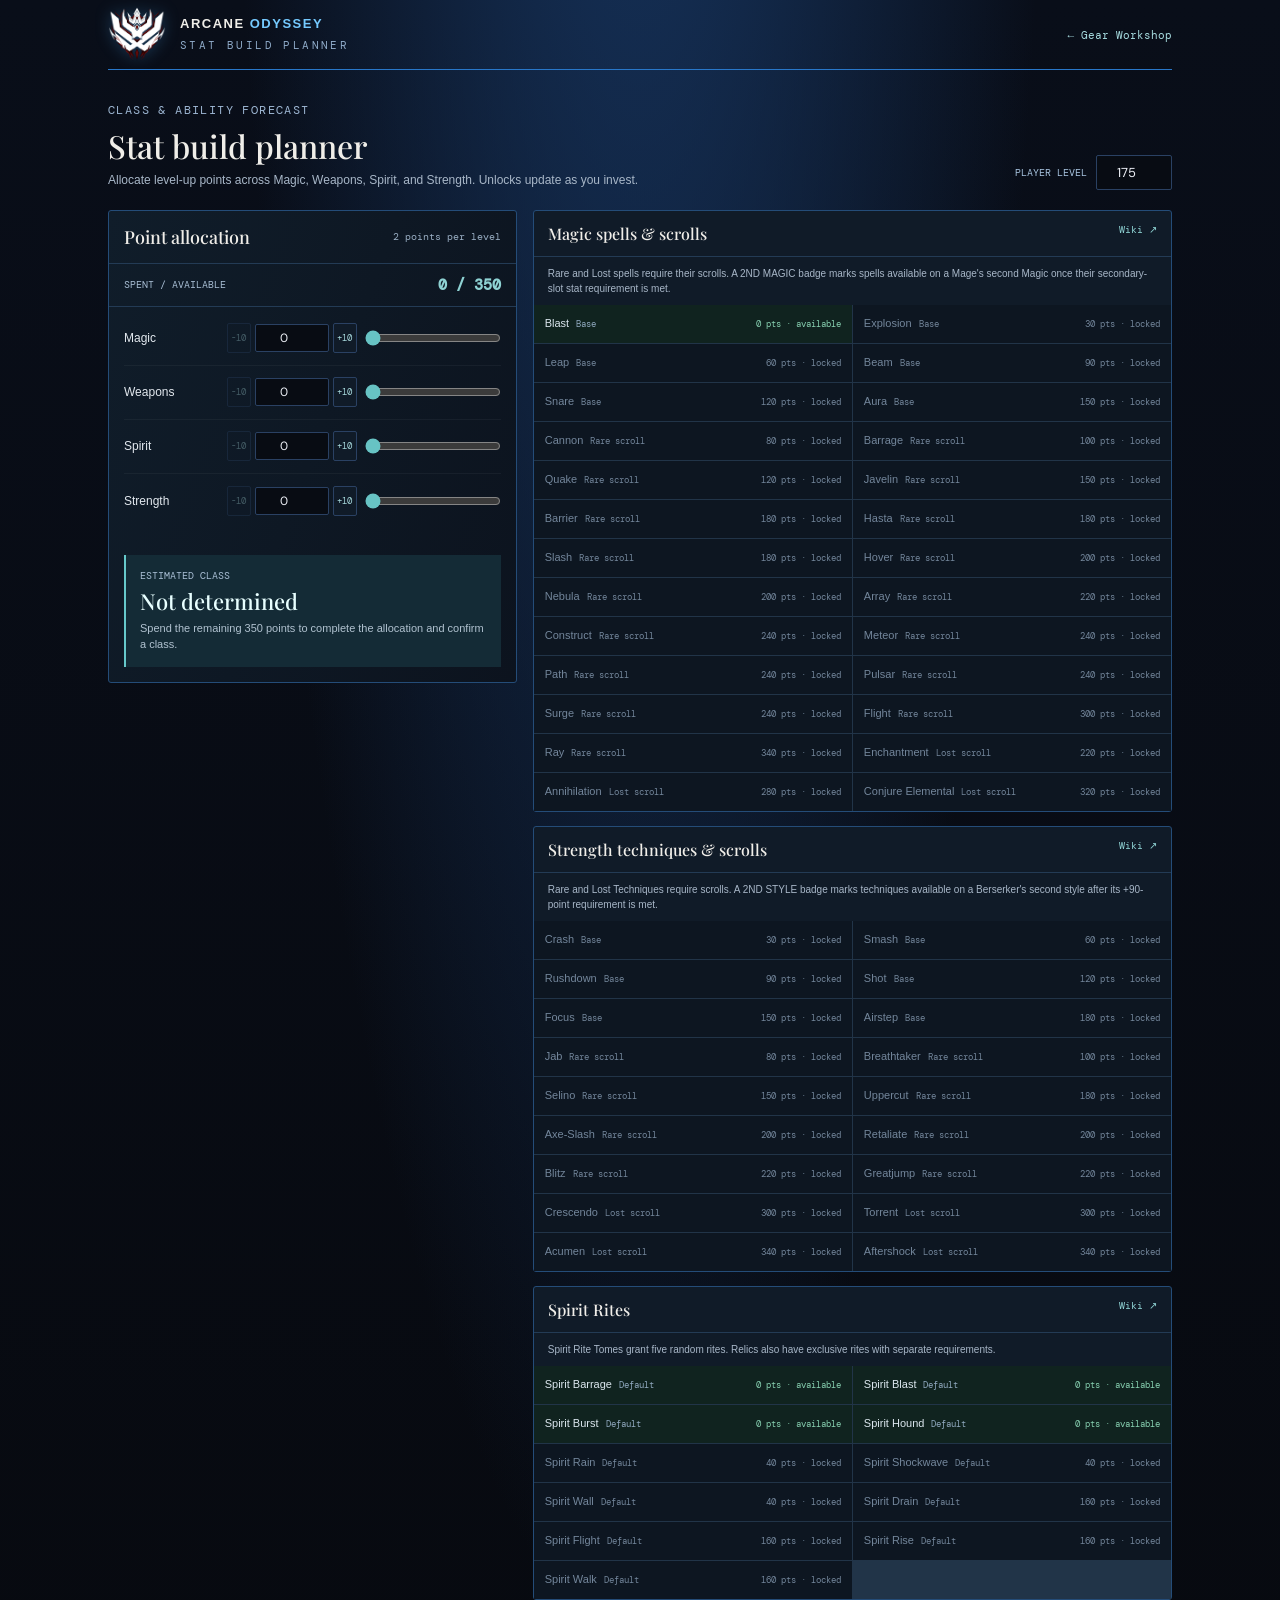
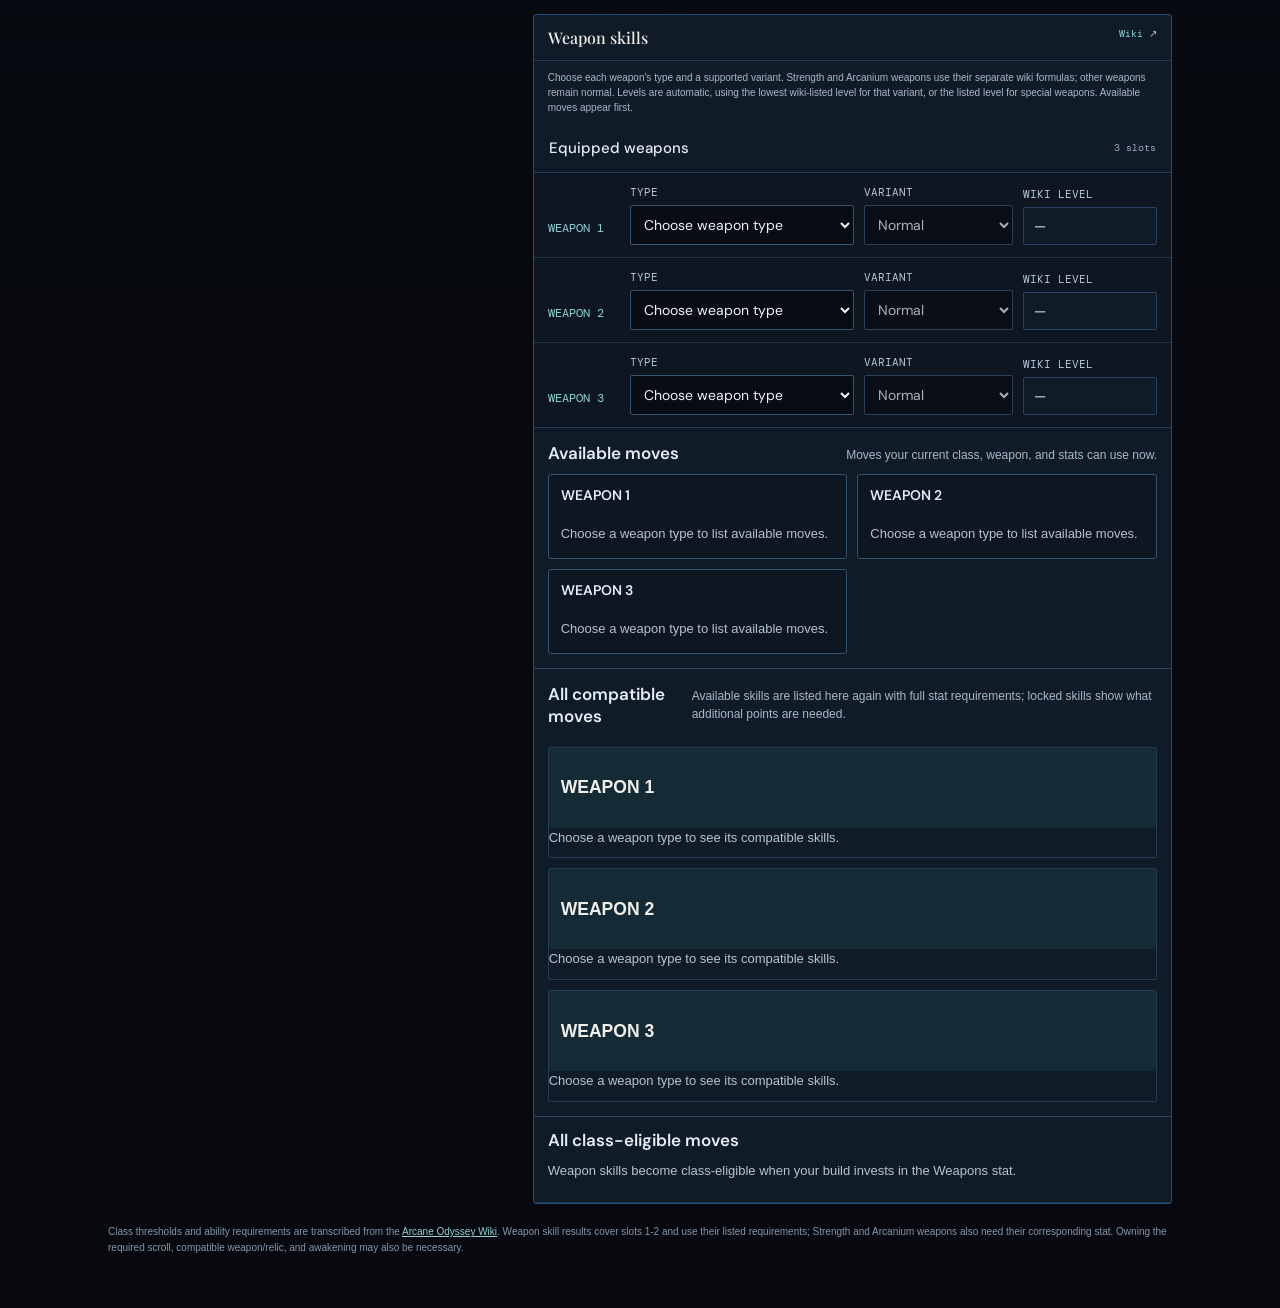
==== commit 9d5ecb81: "warlord waepons" ====
--- a/stat-builds/index.html
+++ b/stat-builds/index.html
@@ -7,7 +7,7 @@
   <title>Stat Build Planner · Arcane Odyssey</title>
   <link rel="icon" type="image/png" href="../assets/everthel-4.2.png">
   <link rel="apple-touch-icon" href="../assets/everthel-4.2.png">
-  <link rel="stylesheet" href="../styles.css?v=weapon-skill-loadout-20261112">
+  <link rel="stylesheet" href="../styles.css?v=weapon-variant-scaling-20261112">
 </head>
 <body>
   <div class="planner-shell">
@@ -57,19 +57,20 @@
           </section>
           <section class="planner-move-group" data-move-stat="weapons">
             <div class="planner-move-header"><h2>Weapon skills</h2><a href="https://roblox-arcane-odyssey.fandom.com/wiki/Weapons/Skills" target="_blank" rel="noreferrer">Wiki ↗</a></div>
-            <p class="planner-move-note">Track three equipped weapons by type, variant, and level. The class list shows weapon skills; each weapon shows type-compatible skills and their requirements for slots 1-2.</p>
+            <p class="planner-move-note">Choose each weapon's type and a supported variant. Strength and Arcanium weapons use their separate wiki formulas; other weapons remain normal. Levels are automatic, using the lowest wiki-listed level for that variant, or the listed level for special weapons. Available moves appear first.</p>
             <div class="planner-weapon-config">
               <div class="planner-panel-heading"><h3>Equipped weapons</h3><small>3 slots</small></div>
               <div class="planner-weapon-inputs" id="planner-weapon-inputs"></div>
             </div>
+            <div class="planner-weapon-available" id="planner-weapon-available"></div>
+            <div class="planner-weapon-results" id="planner-weapon-results"></div>
             <div class="planner-weapon-class" id="planner-weapon-class-skills"></div>
-            <div class="planner-weapon-results" id="planner-weapon-results"></div>
           </section>
         </section>
       </div>
       <p class="planner-footer">Class thresholds and ability requirements are transcribed from the <a href="https://roblox-arcane-odyssey.fandom.com/wiki/Stat_Builds" target="_blank" rel="noreferrer">Arcane Odyssey Wiki</a>. Weapon skill results cover slots 1-2 and use their listed requirements; Strength and Arcanium weapons also need their corresponding stat. Owning the required scroll, compatible weapon/relic, and awakening may also be necessary.</p>
     </main>
   </div>
-  <script src="../stat-build.js?v=weapon-skill-loadout-20261112"></script>
+  <script src="../stat-build.js?v=weapon-variant-scaling-20261112"></script>
 </body>
 </html>
--- a/styles.css
+++ b/styles.css
@@ -389,28 +389,43 @@
 .planner-move.is-available .planner-move-status{color:#88d2b2}
 .planner-secondary-badge{display:inline-flex;align-items:center;padding:2px 4px;border:1px solid #3b8c76;border-radius:2px;color:#8ce0bc;font:8px var(--mono);white-space:nowrap}
 .planner-weapon-config{border-bottom:1px solid #233b55}
-.planner-weapon-config .planner-panel-heading h3,.planner-weapon-result-heading h3{margin:0;color:#dce7ef;font:500 12px var(--mono)}
+.planner-weapon-config .planner-panel-heading h3,.planner-weapon-result-heading h4{margin:0;color:#e5edf5;font:500 15px var(--sans)}
 .planner-weapon-inputs{display:grid;gap:1px;background:#213448}
-.planner-weapon-row{display:grid;grid-template-columns:62px minmax(150px,1.5fr) minmax(110px,1fr) 76px;align-items:end;gap:10px;padding:10px 14px;background:#0d1621}
-.planner-weapon-row>strong{padding-bottom:8px;color:#8ed2d3;font:10px var(--mono)}
-.planner-weapon-field{display:grid;gap:5px;color:#91aac0;font:9px var(--mono)}
-.planner-weapon-field input,.planner-weapon-field select{width:100%;min-width:0;padding:6px;border:1px solid #2a4163;border-radius:2px;background:#080c13;color:#eff2f8;font:11px var(--sans)}
+.planner-weapon-row{display:grid;grid-template-columns:72px minmax(160px,1.5fr) minmax(120px,1fr) minmax(130px,.9fr);align-items:end;gap:10px;padding:12px 14px;background:#0d1621}
+.planner-weapon-row>strong{padding-bottom:9px;color:#8ed2d3;font:12px var(--mono)}
+.planner-weapon-field{display:grid;gap:6px;color:#b5c8da;font:11px var(--mono)}
+.planner-weapon-field select{width:100%;min-width:0;padding:9px;border:1px solid #365372;border-radius:2px;background:#080c13;color:#eff2f8;font:14px var(--sans)}
+.planner-weapon-field select:disabled{opacity:.7;cursor:not-allowed}
+.planner-weapon-level{display:flex;align-items:center;min-height:38px;padding:8px 10px;border:1px solid #2a4163;border-radius:2px;background:#101b28;color:#e8f4f4;font:14px var(--sans)}
+.planner-weapon-available{padding:14px;border-bottom:1px solid #2b4560}
+.planner-weapon-section-heading{display:flex;align-items:baseline;justify-content:space-between;gap:12px;margin:0 0 10px}
+.planner-weapon-section-heading h3{margin:0;color:#e5edf5;font:600 17px var(--sans)}
+.planner-weapon-section-heading p{margin:0;color:#a8b7c8;font-size:12px;line-height:1.5}
+.planner-weapon-available-cards{display:grid;grid-template-columns:repeat(auto-fit,minmax(240px,1fr));gap:10px}
+.planner-weapon-available-card{min-width:0;border:1px solid #34516e;border-radius:3px;background:#0d1621;overflow:hidden}
+.planner-weapon-available-card h4{margin:0;padding:11px 12px;color:#e5edf5;font:600 14px var(--sans);line-height:1.4}
+.planner-weapon-available-card>strong{display:block;padding:0 12px 10px;color:#8ed2b2;font:12px var(--mono)}
+.planner-weapon-available-card>p{margin:0;padding:8px 12px 14px;color:#b5c3d1;font-size:13px;line-height:1.5}
+.planner-weapon-available-card .planner-move-list{grid-template-columns:1fr}
 .planner-weapon-class{padding:12px 14px;border-bottom:1px solid #233b55}
-.planner-weapon-class-note{margin:0 0 8px;color:#a8b7c8;font-size:10px;line-height:1.5}
-.planner-weapon-skill-pool{display:flex;flex-wrap:wrap;gap:4px}
-.planner-weapon-skill-chip{display:inline-flex;align-items:center;gap:5px;padding:4px 6px;border:1px solid #2a4163;border-radius:2px;background:#0b141f;color:#c5d5e3;font-size:9px}
-.planner-weapon-skill-chip small{color:#8ed2d3;font:8px var(--mono)}
-.planner-weapon-results{display:grid;gap:8px;padding:10px}
+.planner-weapon-class-note{margin:0 0 10px;color:#b5c3d1;font-size:13px;line-height:1.5}
+.planner-weapon-skill-pool{display:flex;flex-wrap:wrap;gap:6px}
+.planner-weapon-skill-chip{display:inline-flex;align-items:center;gap:7px;padding:6px 8px;border:1px solid #34516e;border-radius:2px;background:#0b141f;color:#dce7ef;font-size:12px}
+.planner-weapon-skill-chip small{color:#8ed2d3;font:11px var(--mono)}
+.planner-weapon-results{display:grid;gap:10px;padding:14px;border-bottom:1px solid #2b4560}
+.planner-weapon-results>.planner-weapon-section-heading{grid-column:1/-1}
 .planner-weapon-result{min-width:0;border:1px solid #233b55;border-radius:2px;overflow:hidden}
-.planner-weapon-result-heading{display:flex;align-items:center;justify-content:space-between;gap:10px;padding:9px 10px;background:#142b36}
-.planner-weapon-result-heading strong{color:#8ed2b2;font:9px var(--mono);white-space:nowrap}
-.planner-weapon-result .planner-move-list{grid-template-columns:repeat(2,minmax(0,1fr))}
-.planner-weapon-result .planner-move-status{max-width:180px}
+.planner-weapon-result-heading{display:flex;align-items:center;justify-content:space-between;gap:10px;padding:12px;background:#142b36}
+.planner-weapon-result-heading strong{color:#8ed2b2;font:12px var(--mono);white-space:nowrap}
+.planner-weapon-result .planner-move-list{grid-template-columns:1fr}
+.planner-weapon-result .planner-move{align-items:flex-start;min-height:48px;padding:10px 12px}
+.planner-weapon-result .planner-move-name{font-size:14px}
+.planner-weapon-result .planner-move-kind,.planner-weapon-result .planner-move-status{font-size:12px;line-height:1.4;white-space:normal}
 .planner-footer{margin:20px 0 0;color:#8296ab;font-size:10px;line-height:1.6}
 .planner-footer a{color:#8ed2d3}
 @media(max-width:760px){.planner-shell{padding:0 16px}.planner-heading{align-items:flex-start;flex-direction:column}.planner-level{align-self:flex-end}.planner-layout{grid-template-columns:1fr}.planner-move-list{grid-template-columns:1fr}}
-@media(max-width:560px){.planner-weapon-row{grid-template-columns:1fr 1fr}.planner-weapon-row>strong{grid-column:1/-1;padding:0}.planner-weapon-result .planner-move-list{grid-template-columns:1fr}}
-@media(max-width:460px){.stat-planner-link{align-items:flex-start;flex-direction:column}.planner-stat-row{grid-template-columns:minmax(58px,.8fr) minmax(112px,1.1fr) minmax(64px,1.15fr);gap:6px}.planner-stepper{grid-template-columns:21px minmax(48px,1fr) 21px;gap:3px}.planner-step-button{font-size:8px}.planner-panel-heading{align-items:flex-start;flex-direction:column}.planner-move-header{flex-direction:column}.planner-move{align-items:flex-start}.planner-move-status{max-width:84px;line-height:1.5}.planner-weapon-result-heading{align-items:flex-start;flex-direction:column}}
+@media(max-width:560px){.planner-weapon-row{grid-template-columns:1fr 1fr}.planner-weapon-row>strong{grid-column:1/-1;padding:0}.planner-weapon-available-cards{grid-template-columns:1fr}.planner-weapon-section-heading{align-items:flex-start;flex-direction:column}.planner-weapon-result-heading{align-items:flex-start;flex-direction:column}}
+@media(max-width:460px){.stat-planner-link{align-items:flex-start;flex-direction:column}.planner-stat-row{grid-template-columns:minmax(58px,.8fr) minmax(112px,1.1fr) minmax(64px,1.15fr);gap:6px}.planner-stepper{grid-template-columns:21px minmax(48px,1fr) 21px;gap:3px}.planner-step-button{font-size:8px}.planner-panel-heading{align-items:flex-start;flex-direction:column}.planner-move-header{flex-direction:column}.planner-move{align-items:flex-start}.planner-move-status{max-width:84px;line-height:1.5}}
 .summary-column{grid-column:2;grid-row:1;display:flex;flex-direction:column;gap:12px;align-self:start;position:static}
 .summary-column .summary{position:static}
 .summary-column .class-picker{margin:0}
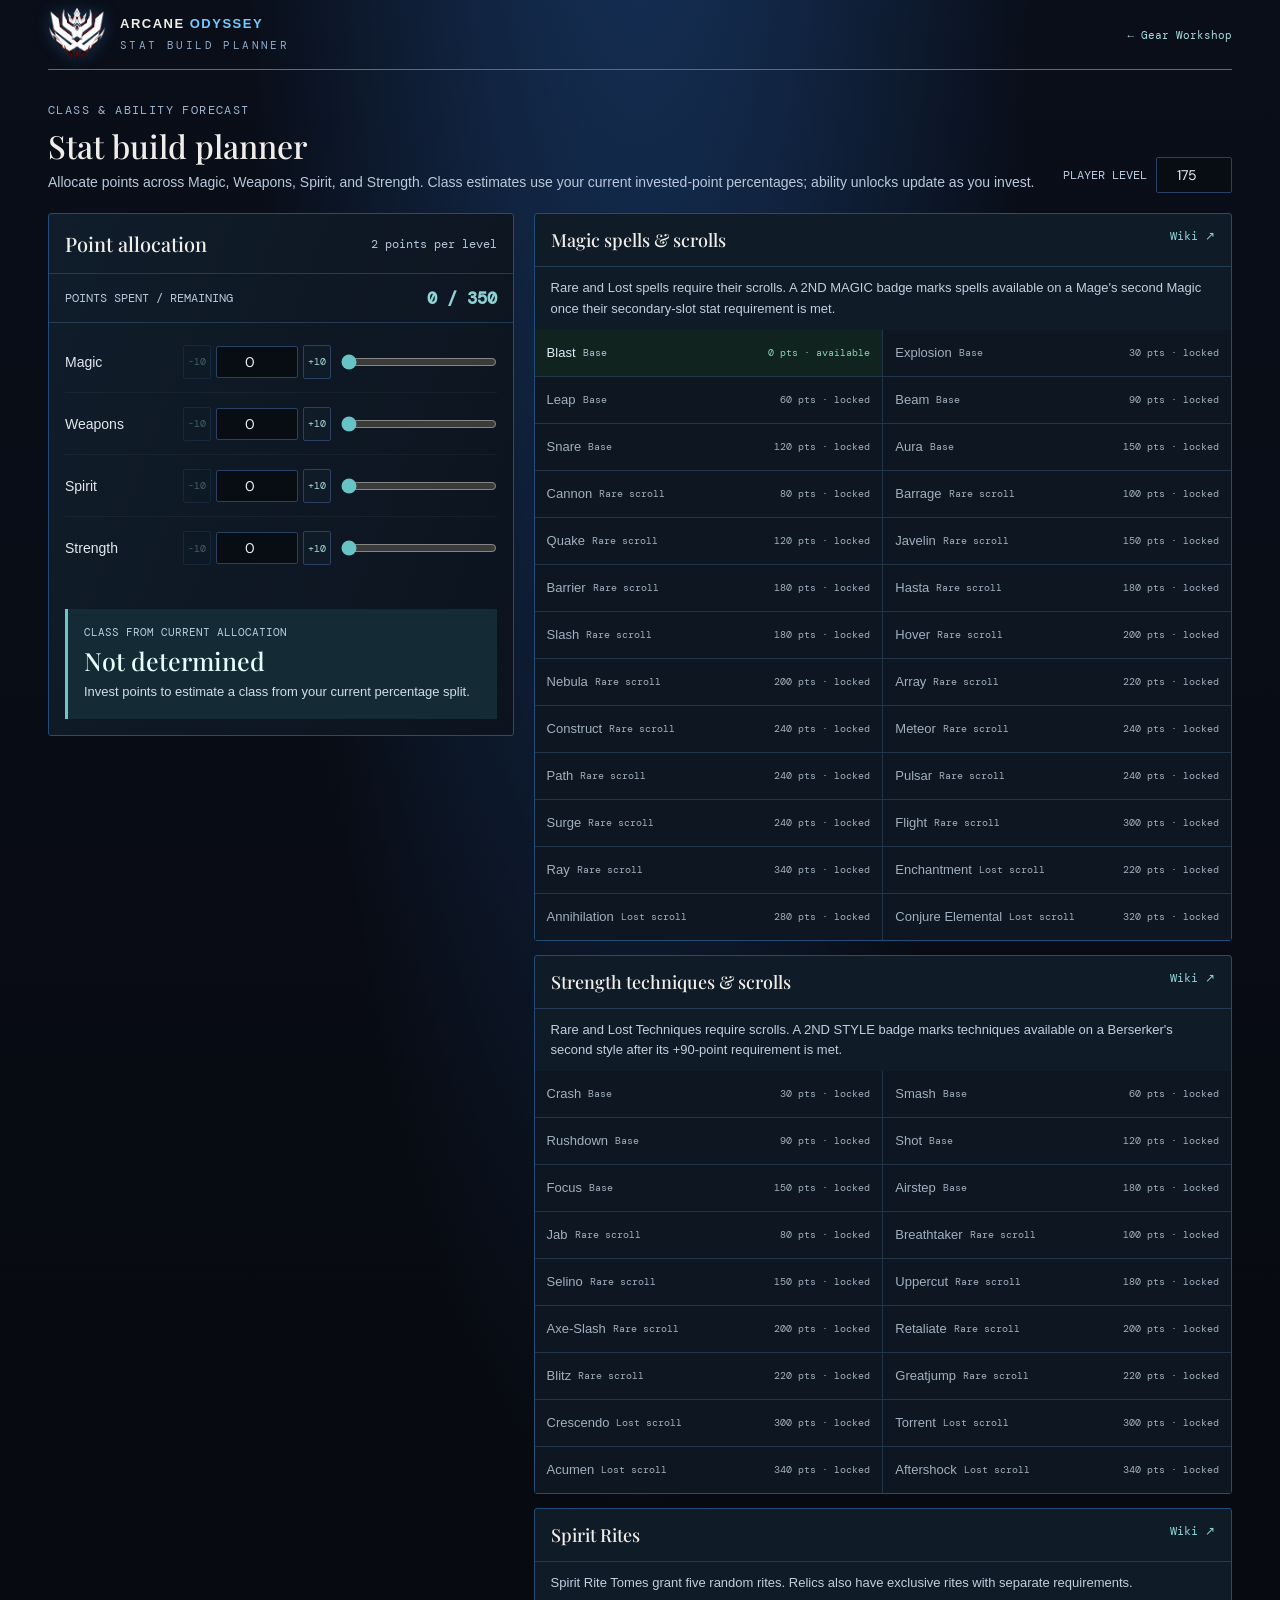
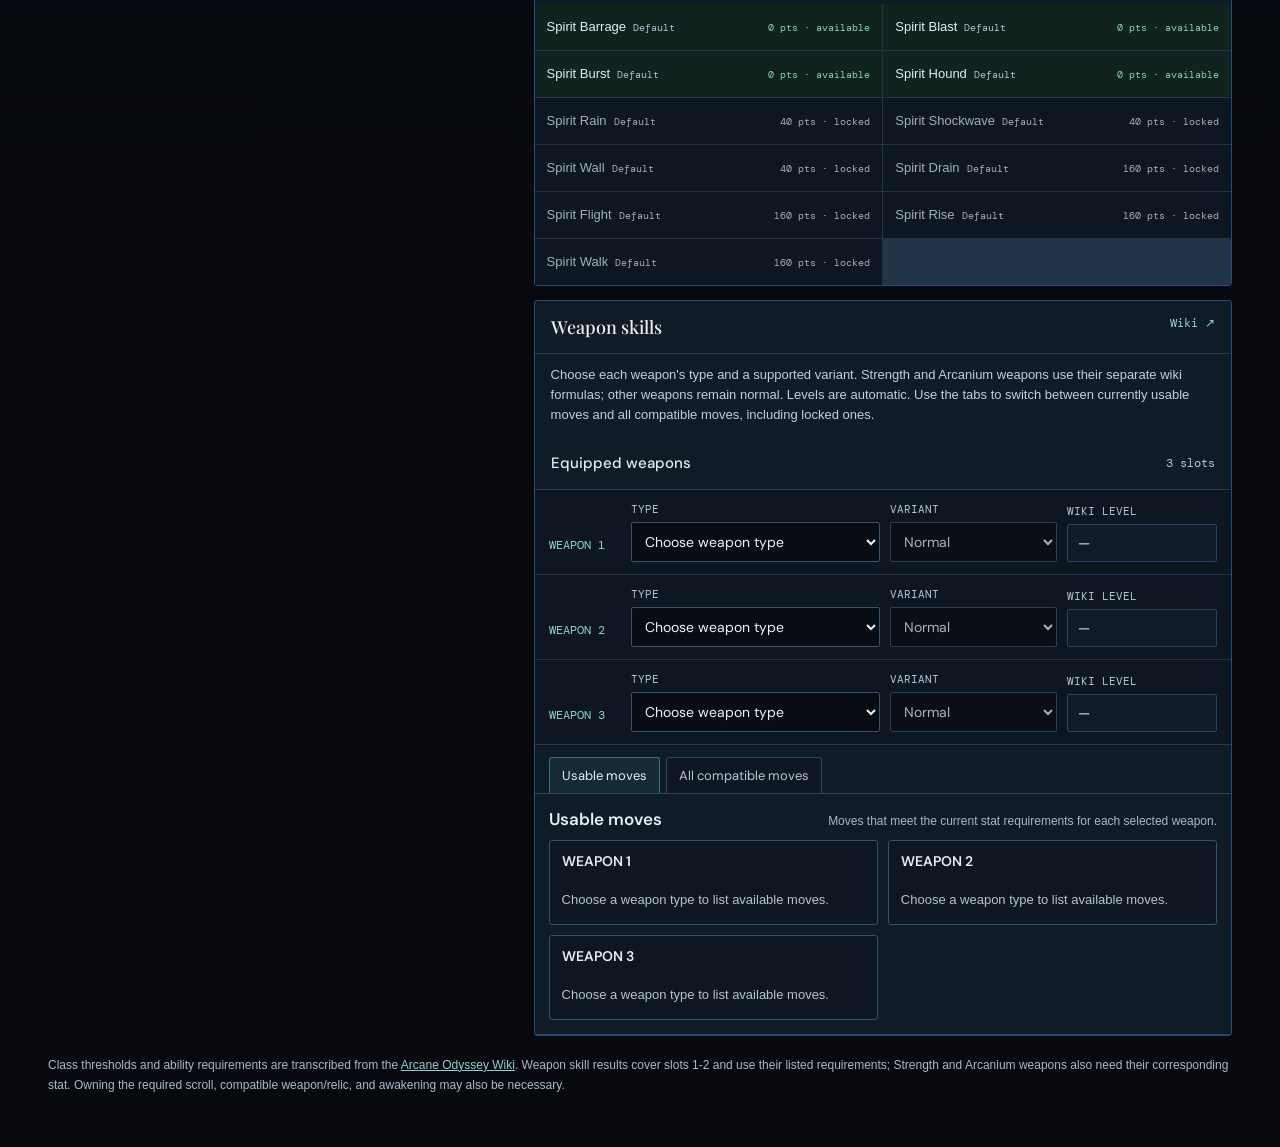
==== commit e34677e8: "better weapon stat and readeble" ====
--- a/stat-builds/index.html
+++ b/stat-builds/index.html
@@ -7,7 +7,7 @@
   <title>Stat Build Planner · Arcane Odyssey</title>
   <link rel="icon" type="image/png" href="../assets/everthel-4.2.png">
   <link rel="apple-touch-icon" href="../assets/everthel-4.2.png">
-  <link rel="stylesheet" href="../styles.css?v=weapon-variant-scaling-20261112">
+  <link rel="stylesheet" href="../styles.css?v=class-percentage-readable-20261112">
 </head>
 <body>
   <div class="planner-shell">
@@ -23,7 +23,7 @@
         <div>
           <span class="eyebrow">CLASS & ABILITY FORECAST</span>
           <h1>Stat build planner</h1>
-          <p>Allocate level-up points across Magic, Weapons, Spirit, and Strength. Unlocks update as you invest.</p>
+          <p>Allocate points across Magic, Weapons, Spirit, and Strength. Class estimates use your current invested-point percentages; ability unlocks update as you invest.</p>
         </div>
         <label class="planner-level" for="planner-level">PLAYER LEVEL
           <input id="planner-level" type="number" min="1" max="175" value="175" inputmode="numeric">
@@ -32,10 +32,10 @@
       <div class="planner-layout">
         <section class="planner-panel" aria-labelledby="allocation-title">
           <div class="planner-panel-heading"><h2 id="allocation-title">Point allocation</h2><small>2 points per level</small></div>
-          <div class="planner-points"><span>SPENT / AVAILABLE</span><strong><span id="planner-spent">0</span> / <span id="planner-remaining">350</span></strong></div>
+          <div class="planner-points"><span>POINTS SPENT / REMAINING</span><strong><span id="planner-spent">0</span> / <span id="planner-remaining">350</span></strong></div>
           <div class="planner-stat-list" id="planner-stat-list"></div>
           <div class="planner-class-result" aria-live="polite">
-            <span>ESTIMATED CLASS</span><strong id="planner-class-name">Savant</strong>
+            <span>CLASS FROM CURRENT ALLOCATION</span><strong id="planner-class-name">Savant</strong>
             <p id="planner-class-note"></p>
           </div>
         </section>
@@ -57,20 +57,27 @@
           </section>
           <section class="planner-move-group" data-move-stat="weapons">
             <div class="planner-move-header"><h2>Weapon skills</h2><a href="https://roblox-arcane-odyssey.fandom.com/wiki/Weapons/Skills" target="_blank" rel="noreferrer">Wiki ↗</a></div>
-            <p class="planner-move-note">Choose each weapon's type and a supported variant. Strength and Arcanium weapons use their separate wiki formulas; other weapons remain normal. Levels are automatic, using the lowest wiki-listed level for that variant, or the listed level for special weapons. Available moves appear first.</p>
+            <p class="planner-move-note">Choose each weapon's type and a supported variant. Strength and Arcanium weapons use their separate wiki formulas; other weapons remain normal. Levels are automatic. Use the tabs to switch between currently usable moves and all compatible moves, including locked ones.</p>
             <div class="planner-weapon-config">
               <div class="planner-panel-heading"><h3>Equipped weapons</h3><small>3 slots</small></div>
               <div class="planner-weapon-inputs" id="planner-weapon-inputs"></div>
             </div>
-            <div class="planner-weapon-available" id="planner-weapon-available"></div>
-            <div class="planner-weapon-results" id="planner-weapon-results"></div>
-            <div class="planner-weapon-class" id="planner-weapon-class-skills"></div>
+            <div class="planner-weapon-tabs" id="planner-weapon-tabs" role="tablist" aria-label="Weapon move views">
+              <button class="planner-weapon-tab" id="planner-weapon-tab-usable" type="button" role="tab" aria-selected="true" aria-controls="planner-weapon-panel-usable" tabindex="0">Usable moves</button>
+              <button class="planner-weapon-tab" id="planner-weapon-tab-all" type="button" role="tab" aria-selected="false" aria-controls="planner-weapon-panel-all" tabindex="-1">All compatible moves</button>
+            </div>
+            <div class="planner-weapon-tab-panel" id="planner-weapon-panel-usable" role="tabpanel" aria-labelledby="planner-weapon-tab-usable">
+              <div class="planner-weapon-available" id="planner-weapon-available"></div>
+            </div>
+            <div class="planner-weapon-tab-panel" id="planner-weapon-panel-all" role="tabpanel" aria-labelledby="planner-weapon-tab-all" hidden>
+              <div class="planner-weapon-results" id="planner-weapon-results"></div>
+            </div>
           </section>
         </section>
       </div>
       <p class="planner-footer">Class thresholds and ability requirements are transcribed from the <a href="https://roblox-arcane-odyssey.fandom.com/wiki/Stat_Builds" target="_blank" rel="noreferrer">Arcane Odyssey Wiki</a>. Weapon skill results cover slots 1-2 and use their listed requirements; Strength and Arcanium weapons also need their corresponding stat. Owning the required scroll, compatible weapon/relic, and awakening may also be necessary.</p>
     </main>
   </div>
-  <script src="../stat-build.js?v=weapon-variant-scaling-20261112"></script>
+  <script src="../stat-build.js?v=class-percentage-readable-20261112"></script>
 </body>
 </html>
--- a/styles.css
+++ b/styles.css
@@ -338,7 +338,7 @@
 .stat-planner-link:hover{border-color:#69c7d0;background:linear-gradient(110deg,#193a4c,#142534)}
 .stat-planner-link strong{font:500 13px var(--sans)}
 .stat-planner-link span{color:#8ed2d3;font:11px var(--mono)}
-.planner-shell{max-width:1120px;margin:0 auto;padding:0 28px}
+.planner-shell{max-width:1240px;margin:0 auto;padding:0 28px}
 .planner-topbar{min-height:70px;display:flex;align-items:center;justify-content:space-between;gap:16px;border-bottom:1px solid #2877c9}
 .planner-topbar .brand{font-size:13px}
 .planner-back{color:#a7dce0;font:11px var(--mono);text-decoration:none}
@@ -346,48 +346,48 @@
 .planner-main{padding:30px 0 52px}
 .planner-heading{display:flex;align-items:flex-end;justify-content:space-between;gap:20px;margin-bottom:20px}
 .planner-heading h1{margin:6px 0 4px;font:500 32px var(--serif);letter-spacing:0}
-.planner-heading p{margin:0;color:#a8b7c8;font-size:12px;line-height:1.55}
-.planner-level{display:flex;align-items:center;gap:9px;white-space:nowrap;color:#a9c5e1;font:10px var(--mono)}
-.planner-level input,.planner-stat-input{width:76px;padding:8px;border:1px solid #2a4163;border-radius:2px;background:#080c13;color:#eff2f8;font:13px var(--sans);text-align:center}
+.planner-heading p{margin:0;color:#b9c9d9;font-size:14px;line-height:1.6}
+.planner-level{display:flex;align-items:center;gap:9px;white-space:nowrap;color:#b9cee2;font:12px var(--mono)}
+.planner-level input,.planner-stat-input{width:76px;padding:8px;border:1px solid #2a4163;border-radius:2px;background:#080c13;color:#eff2f8;font:14px var(--sans);text-align:center}
 .planner-level input:focus,.planner-stat-input:focus{border-color:#63c7d0;outline:none;box-shadow:0 0 0 2px #348eea22}
-.planner-layout{display:grid;grid-template-columns:minmax(320px,.78fr) minmax(0,1.22fr);gap:16px;align-items:start}
+.planner-layout{display:grid;grid-template-columns:minmax(340px,.8fr) minmax(0,1.2fr);gap:20px;align-items:start}
 .planner-panel{border:1px solid #244c78;border-radius:3px;background:linear-gradient(110deg,#101d2a,#0c131e)}
-.planner-panel-heading{display:flex;align-items:center;justify-content:space-between;gap:12px;padding:14px 15px;border-bottom:1px solid #233b55}
-.planner-panel-heading h2{margin:0;font:500 18px var(--serif)}
-.planner-panel-heading small{color:#9aafc4;font:10px var(--mono)}
-.planner-points{display:flex;align-items:center;justify-content:space-between;gap:12px;padding:11px 15px;border-bottom:1px solid #233b55;color:#a9bfd5;font:10px var(--mono)}
-.planner-points strong{color:#8ed2d3;font-size:15px}
-.planner-stat-list{padding:5px 15px 12px}
-.planner-stat-row{display:grid;grid-template-columns:minmax(64px,.8fr) minmax(124px,1.1fr) minmax(88px,1.15fr);align-items:center;gap:8px;min-height:54px;border-bottom:1px solid #ffffff0b}
+.planner-panel-heading{display:flex;align-items:center;justify-content:space-between;gap:12px;padding:16px;border-bottom:1px solid #233b55}
+.planner-panel-heading h2{margin:0;font:500 20px var(--serif)}
+.planner-panel-heading small{color:#b4c6d8;font:12px var(--mono)}
+.planner-points{display:flex;align-items:center;justify-content:space-between;gap:12px;padding:13px 16px;border-bottom:1px solid #233b55;color:#b9c9d9;font:12px var(--mono)}
+.planner-points strong{color:#8ed2d3;font-size:17px}
+.planner-stat-list{padding:8px 16px 14px}
+.planner-stat-row{display:grid;grid-template-columns:minmax(68px,.8fr) minmax(132px,1.1fr) minmax(90px,1.15fr);align-items:center;gap:10px;min-height:62px;border-bottom:1px solid #ffffff0b}
 .planner-stat-row:last-child{border-bottom:0}
-.planner-stat-label{color:#e2e8ee;font-size:12px}
-.planner-stepper{display:grid;grid-template-columns:24px minmax(52px,1fr) 24px;align-items:center;gap:4px;min-width:0}
-.planner-step-button{height:30px;padding:0;border:1px solid #2a4163;border-radius:2px;background:#101b28;color:#a8dadd;font:9px var(--mono);cursor:pointer}
+.planner-stat-label{color:#e2e8ee;font-size:14px;font-weight:500}
+.planner-stepper{display:grid;grid-template-columns:28px minmax(56px,1fr) 28px;align-items:center;gap:5px;min-width:0}
+.planner-step-button{height:34px;padding:0;border:1px solid #2a4163;border-radius:2px;background:#101b28;color:#a8dadd;font:10px var(--mono);cursor:pointer}
 .planner-step-button:hover:not(:disabled){border-color:#67c3c4;background:#142b36;color:#fff}
 .planner-step-button:disabled{opacity:.35;cursor:default}
-.planner-stepper .planner-stat-input{width:100%;min-width:0;padding:5px 2px;font:12px var(--sans)}
-.planner-stat-slider{width:100%;height:24px;margin:0;accent-color:#67c3c4;cursor:pointer;touch-action:pan-y}
-.planner-class-result{margin:15px;padding:14px;border-left:2px solid #66c9cb;background:#142b36}
-.planner-class-result span{display:block;color:#a9bfd5;font:10px var(--mono)}
-.planner-class-result strong{display:block;margin:4px 0;color:#e8ffff;font:500 22px var(--serif)}
-.planner-class-result p{margin:0;color:#b1c2d0;font-size:11px;line-height:1.5}
+.planner-stepper .planner-stat-input{width:100%;min-width:0;padding:6px 2px;font:14px var(--sans)}
+.planner-stat-slider{width:100%;height:28px;margin:0;accent-color:#67c3c4;cursor:pointer;touch-action:pan-y}
+.planner-class-result{margin:16px;padding:16px;border-left:3px solid #66c9cb;background:#142b36}
+.planner-class-result span{display:block;color:#b9cddd;font:11px var(--mono)}
+.planner-class-result strong{display:block;margin:5px 0;color:#e8ffff;font:500 25px var(--serif)}
+.planner-class-result p{margin:0;color:#d1dde7;font-size:13px;line-height:1.55}
 .planner-moves{display:flex;flex-direction:column;gap:14px}
 .planner-move-group{border:1px solid #244c78;border-radius:3px;background:#101b28}
-.planner-move-header{display:flex;align-items:flex-start;justify-content:space-between;gap:10px;padding:12px 14px;border-bottom:1px solid #233b55}
-.planner-move-header h2{margin:0;font:500 16px var(--serif)}
-.planner-move-header a{color:#8ed2d3;font:10px var(--mono);text-decoration:none;white-space:nowrap}
+.planner-move-header{display:flex;align-items:flex-start;justify-content:space-between;gap:10px;padding:14px 16px;border-bottom:1px solid #233b55}
+.planner-move-header h2{margin:0;font:500 18px var(--serif)}
+.planner-move-header a{color:#8ed2d3;font:12px var(--mono);text-decoration:none;white-space:nowrap}
 .planner-move-header a:hover{color:white}
-.planner-move-note{margin:0;padding:9px 14px;color:#a8b7c8;font-size:10px;line-height:1.5}
+.planner-move-note{margin:0;padding:11px 16px;color:#c0cfde;font-size:13px;line-height:1.55}
 .planner-move-list{display:grid;grid-template-columns:repeat(2,minmax(0,1fr));gap:1px;background:#213448}
-.planner-move{display:flex;align-items:center;justify-content:space-between;gap:9px;min-height:38px;padding:8px 11px;background:#0d1621}
+.planner-move{display:flex;align-items:center;justify-content:space-between;gap:10px;min-height:46px;padding:10px 12px;background:#0d1621}
 .planner-move-main{display:flex;align-items:center;flex-wrap:wrap;gap:4px 7px;min-width:0}
-.planner-move-name{color:#dce7ef;font-size:11px;font-weight:500;line-height:1.35;overflow-wrap:anywhere}
-.planner-move-kind,.planner-move-status{flex:none;color:#91aac0;font:9px var(--mono)}
+.planner-move-name{color:#e3edf5;font-size:13px;font-weight:500;line-height:1.4;overflow-wrap:anywhere}
+.planner-move-kind,.planner-move-status{flex:none;color:#b1c2d2;font:10px var(--mono)}
 .planner-move-status{text-align:right}
-.planner-move.is-locked .planner-move-name,.planner-move.is-locked .planner-move-kind,.planner-move.is-locked .planner-move-status{color:#73869b}
+.planner-move.is-locked .planner-move-name,.planner-move.is-locked .planner-move-kind,.planner-move.is-locked .planner-move-status{color:#a1b0bf}
 .planner-move.is-available{background:#10231f}
 .planner-move.is-available .planner-move-status{color:#88d2b2}
-.planner-secondary-badge{display:inline-flex;align-items:center;padding:2px 4px;border:1px solid #3b8c76;border-radius:2px;color:#8ce0bc;font:8px var(--mono);white-space:nowrap}
+.planner-secondary-badge{display:inline-flex;align-items:center;padding:2px 5px;border:1px solid #3b8c76;border-radius:2px;color:#8ce0bc;font:9px var(--mono);white-space:nowrap}
 .planner-weapon-config{border-bottom:1px solid #233b55}
 .planner-weapon-config .planner-panel-heading h3,.planner-weapon-result-heading h4{margin:0;color:#e5edf5;font:500 15px var(--sans)}
 .planner-weapon-inputs{display:grid;gap:1px;background:#213448}
@@ -407,11 +407,12 @@
 .planner-weapon-available-card>strong{display:block;padding:0 12px 10px;color:#8ed2b2;font:12px var(--mono)}
 .planner-weapon-available-card>p{margin:0;padding:8px 12px 14px;color:#b5c3d1;font-size:13px;line-height:1.5}
 .planner-weapon-available-card .planner-move-list{grid-template-columns:1fr}
-.planner-weapon-class{padding:12px 14px;border-bottom:1px solid #233b55}
+.planner-weapon-tabs{display:flex;gap:6px;padding:12px 14px 0;border-bottom:1px solid #2b4560}
+.planner-weapon-tab{padding:9px 12px;border:1px solid #2b4560;border-bottom:0;border-radius:3px 3px 0 0;background:#0d1621;color:#b5c8da;font:13px var(--sans);cursor:pointer}
+.planner-weapon-tab[aria-selected="true"]{background:#142b36;color:#e5edf5;border-color:#3c7180}
+.planner-weapon-tab:focus-visible{outline:2px solid #67c3c4;outline-offset:2px}
+.planner-weapon-tab-panel[hidden]{display:none}
 .planner-weapon-class-note{margin:0 0 10px;color:#b5c3d1;font-size:13px;line-height:1.5}
-.planner-weapon-skill-pool{display:flex;flex-wrap:wrap;gap:6px}
-.planner-weapon-skill-chip{display:inline-flex;align-items:center;gap:7px;padding:6px 8px;border:1px solid #34516e;border-radius:2px;background:#0b141f;color:#dce7ef;font-size:12px}
-.planner-weapon-skill-chip small{color:#8ed2d3;font:11px var(--mono)}
 .planner-weapon-results{display:grid;gap:10px;padding:14px;border-bottom:1px solid #2b4560}
 .planner-weapon-results>.planner-weapon-section-heading{grid-column:1/-1}
 .planner-weapon-result{min-width:0;border:1px solid #233b55;border-radius:2px;overflow:hidden}
@@ -421,7 +422,7 @@
 .planner-weapon-result .planner-move{align-items:flex-start;min-height:48px;padding:10px 12px}
 .planner-weapon-result .planner-move-name{font-size:14px}
 .planner-weapon-result .planner-move-kind,.planner-weapon-result .planner-move-status{font-size:12px;line-height:1.4;white-space:normal}
-.planner-footer{margin:20px 0 0;color:#8296ab;font-size:10px;line-height:1.6}
+.planner-footer{margin:20px 0 0;color:#aab9c8;font-size:12px;line-height:1.65}
 .planner-footer a{color:#8ed2d3}
 @media(max-width:760px){.planner-shell{padding:0 16px}.planner-heading{align-items:flex-start;flex-direction:column}.planner-level{align-self:flex-end}.planner-layout{grid-template-columns:1fr}.planner-move-list{grid-template-columns:1fr}}
 @media(max-width:560px){.planner-weapon-row{grid-template-columns:1fr 1fr}.planner-weapon-row>strong{grid-column:1/-1;padding:0}.planner-weapon-available-cards{grid-template-columns:1fr}.planner-weapon-section-heading{align-items:flex-start;flex-direction:column}.planner-weapon-result-heading{align-items:flex-start;flex-direction:column}}
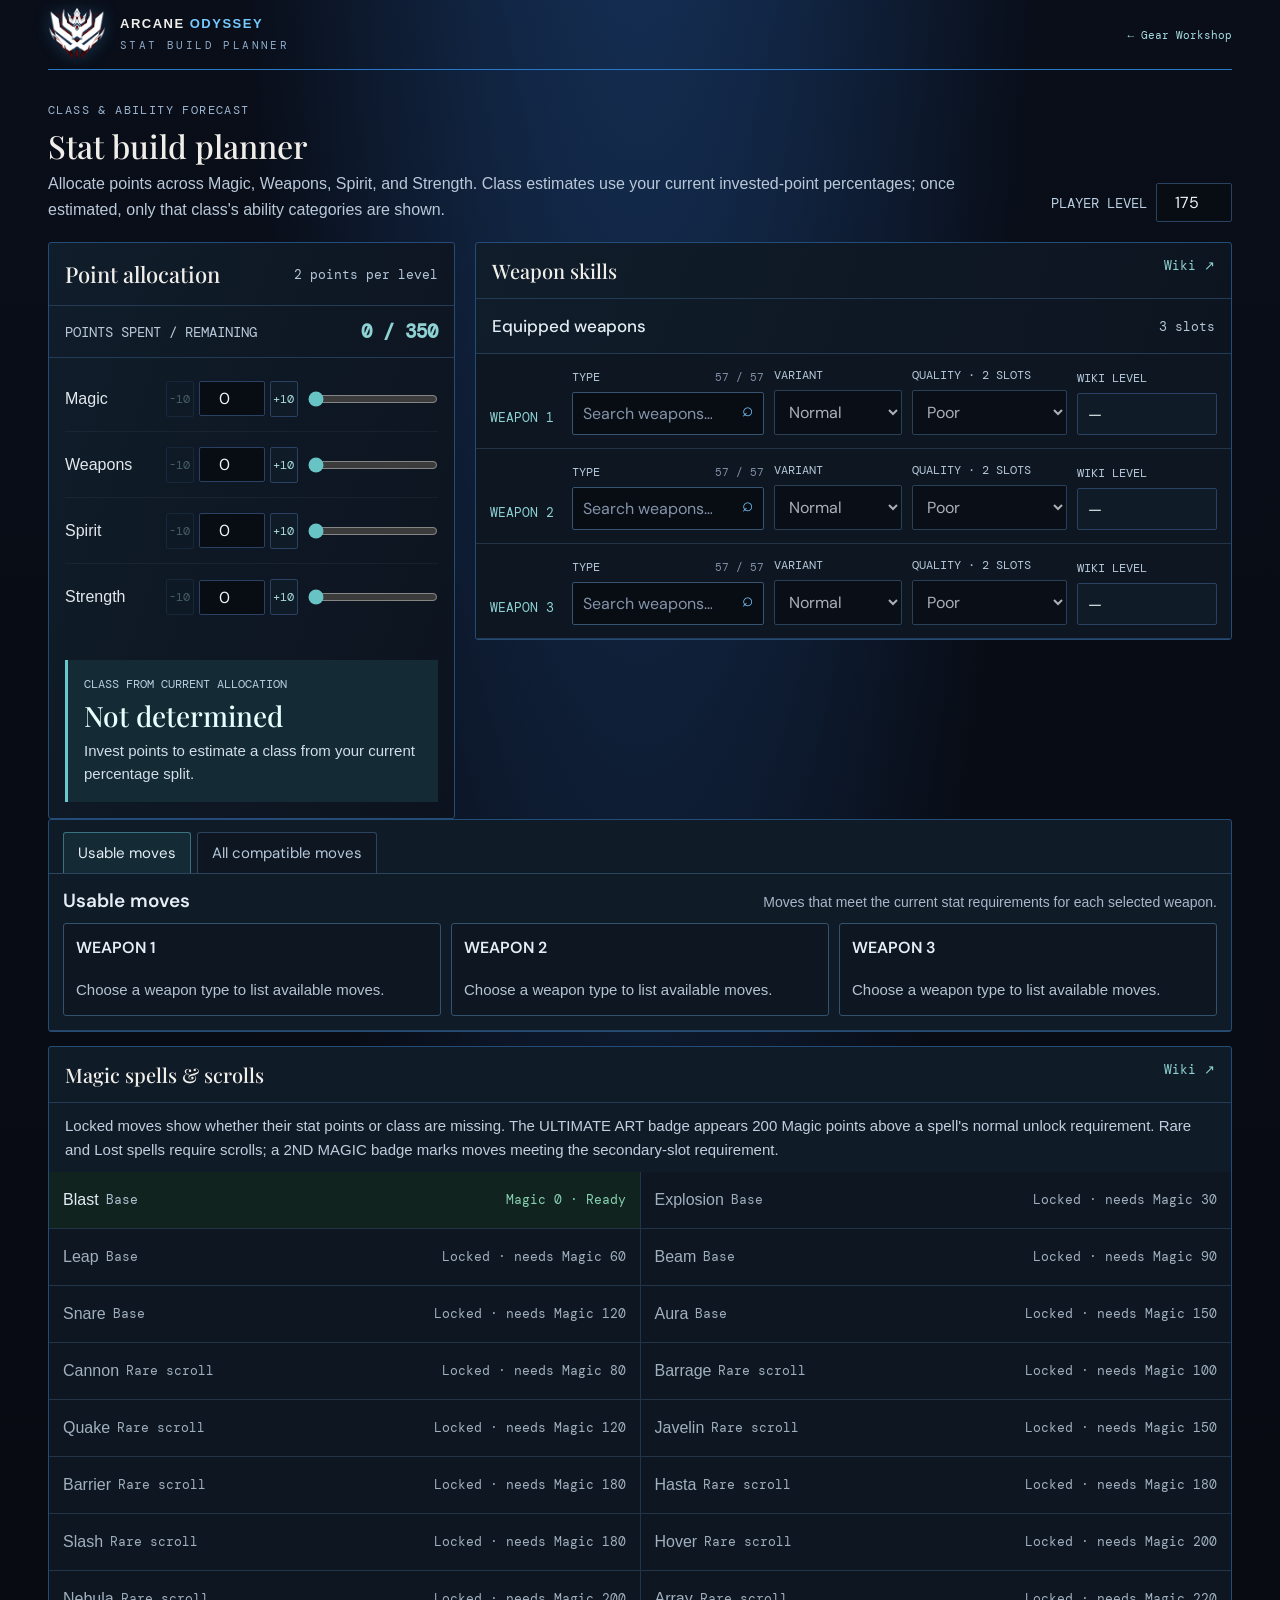
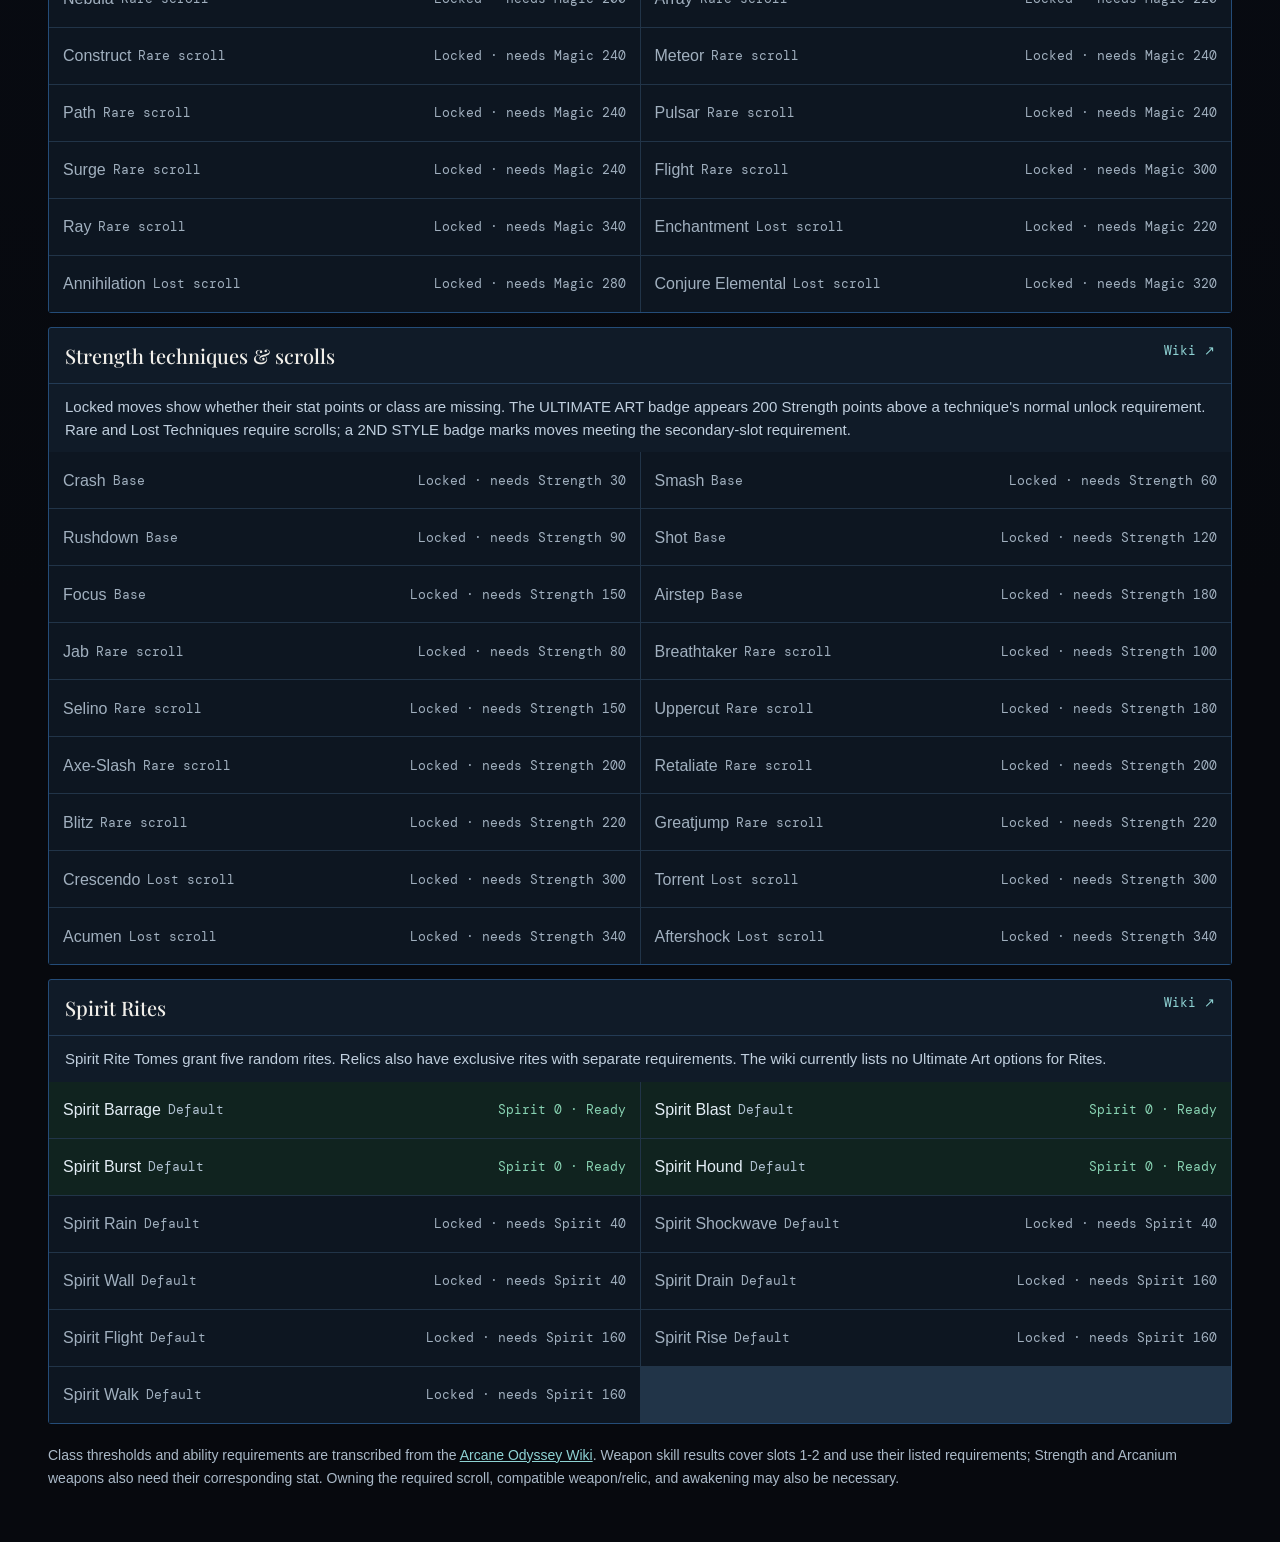
==== commit e127f4e4: "waepon stat allocation update" ====
--- a/stat-builds/index.html
+++ b/stat-builds/index.html
@@ -7,7 +7,7 @@
   <title>Stat Build Planner · Arcane Odyssey</title>
   <link rel="icon" type="image/png" href="../assets/everthel-4.2.png">
   <link rel="apple-touch-icon" href="../assets/everthel-4.2.png">
-  <link rel="stylesheet" href="../styles.css?v=class-percentage-readable-20261112">
+  <link rel="stylesheet" href="../styles.css?v=weapon-search-labels-v2">
 </head>
 <body>
   <div class="planner-shell">
@@ -23,7 +23,7 @@
         <div>
           <span class="eyebrow">CLASS & ABILITY FORECAST</span>
           <h1>Stat build planner</h1>
-          <p>Allocate points across Magic, Weapons, Spirit, and Strength. Class estimates use your current invested-point percentages; ability unlocks update as you invest.</p>
+          <p>Allocate points across Magic, Weapons, Spirit, and Strength. Class estimates use your current invested-point percentages; once estimated, only that class's ability categories are shown.</p>
         </div>
         <label class="planner-level" for="planner-level">PLAYER LEVEL
           <input id="planner-level" type="number" min="1" max="175" value="175" inputmode="numeric">
@@ -39,45 +39,46 @@
             <p id="planner-class-note"></p>
           </div>
         </section>
-        <section class="planner-moves" aria-label="Ability unlocks">
-          <section class="planner-move-group" data-move-stat="magic">
-            <div class="planner-move-header"><h2>Magic spells & scrolls</h2><a href="https://roblox-arcane-odyssey.fandom.com/wiki/Lost_Spells" target="_blank" rel="noreferrer">Wiki ↗</a></div>
-            <p class="planner-move-note">Rare and Lost spells require their scrolls. A 2ND MAGIC badge marks spells available on a Mage's second Magic once their secondary-slot stat requirement is met.</p>
-            <div class="planner-move-list" id="planner-spells"></div>
-          </section>
-          <section class="planner-move-group" data-move-stat="strength">
-            <div class="planner-move-header"><h2>Strength techniques & scrolls</h2><a href="https://roblox-arcane-odyssey.fandom.com/wiki/Lost_Techniques" target="_blank" rel="noreferrer">Wiki ↗</a></div>
-            <p class="planner-move-note">Rare and Lost Techniques require scrolls. A 2ND STYLE badge marks techniques available on a Berserker's second style after its +90-point requirement is met.</p>
-            <div class="planner-move-list" id="planner-techniques"></div>
-          </section>
-          <section class="planner-move-group" data-move-stat="spirit">
-            <div class="planner-move-header"><h2>Spirit Rites</h2><a href="https://roblox-arcane-odyssey.fandom.com/wiki/Relics/Rites" target="_blank" rel="noreferrer">Wiki ↗</a></div>
-            <p class="planner-move-note">Spirit Rite Tomes grant five random rites. Relics also have exclusive rites with separate requirements.</p>
-            <div class="planner-move-list" id="planner-rites"></div>
-          </section>
-          <section class="planner-move-group" data-move-stat="weapons">
-            <div class="planner-move-header"><h2>Weapon skills</h2><a href="https://roblox-arcane-odyssey.fandom.com/wiki/Weapons/Skills" target="_blank" rel="noreferrer">Wiki ↗</a></div>
-            <p class="planner-move-note">Choose each weapon's type and a supported variant. Strength and Arcanium weapons use their separate wiki formulas; other weapons remain normal. Levels are automatic. Use the tabs to switch between currently usable moves and all compatible moves, including locked ones.</p>
-            <div class="planner-weapon-config">
-              <div class="planner-panel-heading"><h3>Equipped weapons</h3><small>3 slots</small></div>
-              <div class="planner-weapon-inputs" id="planner-weapon-inputs"></div>
-            </div>
-            <div class="planner-weapon-tabs" id="planner-weapon-tabs" role="tablist" aria-label="Weapon move views">
-              <button class="planner-weapon-tab" id="planner-weapon-tab-usable" type="button" role="tab" aria-selected="true" aria-controls="planner-weapon-panel-usable" tabindex="0">Usable moves</button>
-              <button class="planner-weapon-tab" id="planner-weapon-tab-all" type="button" role="tab" aria-selected="false" aria-controls="planner-weapon-panel-all" tabindex="-1">All compatible moves</button>
-            </div>
-            <div class="planner-weapon-tab-panel" id="planner-weapon-panel-usable" role="tabpanel" aria-labelledby="planner-weapon-tab-usable">
-              <div class="planner-weapon-available" id="planner-weapon-available"></div>
-            </div>
-            <div class="planner-weapon-tab-panel" id="planner-weapon-panel-all" role="tabpanel" aria-labelledby="planner-weapon-tab-all" hidden>
-              <div class="planner-weapon-results" id="planner-weapon-results"></div>
-            </div>
-          </section>
+        <section class="planner-panel planner-weapon-setup" aria-labelledby="weapon-skills-title" data-move-stat="weapons">
+          <div class="planner-move-header"><h2 id="weapon-skills-title">Weapon skills</h2><a href="https://roblox-arcane-odyssey.fandom.com/wiki/Weapons/Skills" target="_blank" rel="noreferrer">Wiki ↗</a></div>
+          <div class="planner-weapon-config">
+            <div class="planner-panel-heading"><h3>Equipped weapons</h3><small>3 slots</small></div>
+            <div class="planner-weapon-inputs" id="planner-weapon-inputs"></div>
+          </div>
         </section>
       </div>
+      <section class="planner-move-group planner-weapon-results-group" aria-label="Weapon skill results" data-move-stat="weapons">
+        <div class="planner-weapon-tabs" id="planner-weapon-tabs" role="tablist" aria-label="Weapon move views">
+          <button class="planner-weapon-tab" id="planner-weapon-tab-usable" type="button" role="tab" aria-selected="true" aria-controls="planner-weapon-panel-usable" tabindex="0">Usable moves</button>
+          <button class="planner-weapon-tab" id="planner-weapon-tab-all" type="button" role="tab" aria-selected="false" aria-controls="planner-weapon-panel-all" tabindex="-1">All compatible moves</button>
+        </div>
+        <div class="planner-weapon-tab-panel" id="planner-weapon-panel-usable" role="tabpanel" aria-labelledby="planner-weapon-tab-usable">
+          <div class="planner-weapon-available" id="planner-weapon-available"></div>
+        </div>
+        <div class="planner-weapon-tab-panel" id="planner-weapon-panel-all" role="tabpanel" aria-labelledby="planner-weapon-tab-all" hidden>
+          <div class="planner-weapon-results" id="planner-weapon-results"></div>
+        </div>
+      </section>
+      <section class="planner-moves" aria-label="Other ability unlocks">
+        <section class="planner-move-group" data-move-stat="magic">
+          <div class="planner-move-header"><h2>Magic spells & scrolls</h2><a href="https://roblox-arcane-odyssey.fandom.com/wiki/Lost_Spells" target="_blank" rel="noreferrer">Wiki ↗</a></div>
+          <p class="planner-move-note">Locked moves show whether their stat points or class are missing. The ULTIMATE ART badge appears 200 Magic points above a spell's normal unlock requirement. Rare and Lost spells require scrolls; a 2ND MAGIC badge marks moves meeting the secondary-slot requirement.</p>
+          <div class="planner-move-list" id="planner-spells"></div>
+        </section>
+        <section class="planner-move-group" data-move-stat="strength">
+          <div class="planner-move-header"><h2>Strength techniques & scrolls</h2><a href="https://roblox-arcane-odyssey.fandom.com/wiki/Lost_Techniques" target="_blank" rel="noreferrer">Wiki ↗</a></div>
+          <p class="planner-move-note">Locked moves show whether their stat points or class are missing. The ULTIMATE ART badge appears 200 Strength points above a technique's normal unlock requirement. Rare and Lost Techniques require scrolls; a 2ND STYLE badge marks moves meeting the secondary-slot requirement.</p>
+          <div class="planner-move-list" id="planner-techniques"></div>
+        </section>
+        <section class="planner-move-group" data-move-stat="spirit">
+          <div class="planner-move-header"><h2>Spirit Rites</h2><a href="https://roblox-arcane-odyssey.fandom.com/wiki/Relics/Rites" target="_blank" rel="noreferrer">Wiki ↗</a></div>
+          <p class="planner-move-note">Spirit Rite Tomes grant five random rites. Relics also have exclusive rites with separate requirements. The wiki currently lists no Ultimate Art options for Rites.</p>
+          <div class="planner-move-list" id="planner-rites"></div>
+        </section>
+      </section>
       <p class="planner-footer">Class thresholds and ability requirements are transcribed from the <a href="https://roblox-arcane-odyssey.fandom.com/wiki/Stat_Builds" target="_blank" rel="noreferrer">Arcane Odyssey Wiki</a>. Weapon skill results cover slots 1-2 and use their listed requirements; Strength and Arcanium weapons also need their corresponding stat. Owning the required scroll, compatible weapon/relic, and awakening may also be necessary.</p>
     </main>
   </div>
-  <script src="../stat-build.js?v=class-percentage-readable-20261112"></script>
+  <script src="../stat-build.js?v=weapon-search-labels-v3"></script>
 </body>
 </html>
--- a/styles.css
+++ b/styles.css
@@ -346,87 +346,117 @@
 .planner-main{padding:30px 0 52px}
 .planner-heading{display:flex;align-items:flex-end;justify-content:space-between;gap:20px;margin-bottom:20px}
 .planner-heading h1{margin:6px 0 4px;font:500 32px var(--serif);letter-spacing:0}
-.planner-heading p{margin:0;color:#b9c9d9;font-size:14px;line-height:1.6}
-.planner-level{display:flex;align-items:center;gap:9px;white-space:nowrap;color:#b9cee2;font:12px var(--mono)}
-.planner-level input,.planner-stat-input{width:76px;padding:8px;border:1px solid #2a4163;border-radius:2px;background:#080c13;color:#eff2f8;font:14px var(--sans);text-align:center}
+.planner-heading p{margin:0;color:#b9c9d9;font-size:16px;line-height:1.6}
+.planner-level{display:flex;align-items:center;gap:9px;white-space:nowrap;color:#b9cee2;font:14px var(--mono)}
+.planner-level input,.planner-stat-input{width:76px;padding:8px;border:1px solid #2a4163;border-radius:2px;background:#080c13;color:#eff2f8;font:16px var(--sans);text-align:center}
 .planner-level input:focus,.planner-stat-input:focus{border-color:#63c7d0;outline:none;box-shadow:0 0 0 2px #348eea22}
-.planner-layout{display:grid;grid-template-columns:minmax(340px,.8fr) minmax(0,1.2fr);gap:20px;align-items:start}
+.planner-layout{display:grid;grid-template-columns:minmax(330px,.7fr) minmax(0,1.3fr);gap:20px;align-items:start}
 .planner-panel{border:1px solid #244c78;border-radius:3px;background:linear-gradient(110deg,#101d2a,#0c131e)}
 .planner-panel-heading{display:flex;align-items:center;justify-content:space-between;gap:12px;padding:16px;border-bottom:1px solid #233b55}
-.planner-panel-heading h2{margin:0;font:500 20px var(--serif)}
-.planner-panel-heading small{color:#b4c6d8;font:12px var(--mono)}
-.planner-points{display:flex;align-items:center;justify-content:space-between;gap:12px;padding:13px 16px;border-bottom:1px solid #233b55;color:#b9c9d9;font:12px var(--mono)}
-.planner-points strong{color:#8ed2d3;font-size:17px}
+.planner-panel-heading h2{margin:0;font:500 22px var(--serif)}
+.planner-panel-heading small{color:#b4c6d8;font:13px var(--mono)}
+.planner-points{display:flex;align-items:center;justify-content:space-between;gap:12px;padding:13px 16px;border-bottom:1px solid #233b55;color:#b9c9d9;font:14px var(--mono)}
+.planner-points strong{color:#8ed2d3;font-size:19px}
 .planner-stat-list{padding:8px 16px 14px}
-.planner-stat-row{display:grid;grid-template-columns:minmax(68px,.8fr) minmax(132px,1.1fr) minmax(90px,1.15fr);align-items:center;gap:10px;min-height:62px;border-bottom:1px solid #ffffff0b}
+.planner-stat-row{display:grid;grid-template-columns:minmax(68px,.8fr) minmax(132px,1.1fr) minmax(90px,1.15fr);align-items:center;gap:10px;min-height:66px;border-bottom:1px solid #ffffff0b}
 .planner-stat-row:last-child{border-bottom:0}
-.planner-stat-label{color:#e2e8ee;font-size:14px;font-weight:500}
+.planner-stat-label{color:#e2e8ee;font-size:16px;font-weight:500}
 .planner-stepper{display:grid;grid-template-columns:28px minmax(56px,1fr) 28px;align-items:center;gap:5px;min-width:0}
-.planner-step-button{height:34px;padding:0;border:1px solid #2a4163;border-radius:2px;background:#101b28;color:#a8dadd;font:10px var(--mono);cursor:pointer}
+.planner-step-button{height:36px;padding:0;border:1px solid #2a4163;border-radius:2px;background:#101b28;color:#a8dadd;font:12px var(--mono);cursor:pointer}
 .planner-step-button:hover:not(:disabled){border-color:#67c3c4;background:#142b36;color:#fff}
 .planner-step-button:disabled{opacity:.35;cursor:default}
-.planner-stepper .planner-stat-input{width:100%;min-width:0;padding:6px 2px;font:14px var(--sans)}
+.planner-stepper .planner-stat-input{width:100%;min-width:0;padding:6px 2px;font:16px var(--sans)}
 .planner-stat-slider{width:100%;height:28px;margin:0;accent-color:#67c3c4;cursor:pointer;touch-action:pan-y}
 .planner-class-result{margin:16px;padding:16px;border-left:3px solid #66c9cb;background:#142b36}
-.planner-class-result span{display:block;color:#b9cddd;font:11px var(--mono)}
-.planner-class-result strong{display:block;margin:5px 0;color:#e8ffff;font:500 25px var(--serif)}
-.planner-class-result p{margin:0;color:#d1dde7;font-size:13px;line-height:1.55}
+.planner-class-result span{display:block;color:#b9cddd;font:12px var(--mono)}
+.planner-class-result strong{display:block;margin:5px 0;color:#e8ffff;font:500 28px var(--serif)}
+.planner-class-result p{margin:0;color:#d1dde7;font-size:15px;line-height:1.55}
 .planner-moves{display:flex;flex-direction:column;gap:14px}
 .planner-move-group{border:1px solid #244c78;border-radius:3px;background:#101b28}
 .planner-move-header{display:flex;align-items:flex-start;justify-content:space-between;gap:10px;padding:14px 16px;border-bottom:1px solid #233b55}
-.planner-move-header h2{margin:0;font:500 18px var(--serif)}
-.planner-move-header a{color:#8ed2d3;font:12px var(--mono);text-decoration:none;white-space:nowrap}
+.planner-move-header h2{margin:0;font:500 20px var(--serif)}
+.planner-move-header a{color:#8ed2d3;font:13px var(--mono);text-decoration:none;white-space:nowrap}
 .planner-move-header a:hover{color:white}
-.planner-move-note{margin:0;padding:11px 16px;color:#c0cfde;font-size:13px;line-height:1.55}
+.planner-move-note{margin:0;padding:11px 16px;color:#c0cfde;font-size:15px;line-height:1.55}
 .planner-move-list{display:grid;grid-template-columns:repeat(2,minmax(0,1fr));gap:1px;background:#213448}
-.planner-move{display:flex;align-items:center;justify-content:space-between;gap:10px;min-height:46px;padding:10px 12px;background:#0d1621}
+.planner-move{display:flex;align-items:center;justify-content:space-between;gap:10px;min-height:56px;padding:12px 14px;background:#0d1621}
 .planner-move-main{display:flex;align-items:center;flex-wrap:wrap;gap:4px 7px;min-width:0}
-.planner-move-name{color:#e3edf5;font-size:13px;font-weight:500;line-height:1.4;overflow-wrap:anywhere}
-.planner-move-kind,.planner-move-status{flex:none;color:#b1c2d2;font:10px var(--mono)}
+.planner-move-name{color:#e3edf5;font-size:16px;font-weight:500;line-height:1.45;overflow-wrap:anywhere}
+.planner-move-kind,.planner-move-status{flex:none;color:#b1c2d2;font:13px/1.5 var(--mono)}
 .planner-move-status{text-align:right}
 .planner-move.is-locked .planner-move-name,.planner-move.is-locked .planner-move-kind,.planner-move.is-locked .planner-move-status{color:#a1b0bf}
 .planner-move.is-available{background:#10231f}
 .planner-move.is-available .planner-move-status{color:#88d2b2}
-.planner-secondary-badge{display:inline-flex;align-items:center;padding:2px 5px;border:1px solid #3b8c76;border-radius:2px;color:#8ce0bc;font:9px var(--mono);white-space:nowrap}
+.planner-secondary-badge{display:inline-flex;align-items:center;padding:3px 6px;border:1px solid #3b8c76;border-radius:2px;color:#8ce0bc;font:10px var(--mono);white-space:nowrap}
+.planner-ultimate-art-badge{display:inline-flex;align-items:center;padding:3px 6px;border:1px solid #a87b35;border-radius:2px;background:#302716;color:#ffe0a0;font:10px var(--mono);white-space:nowrap}
 .planner-weapon-config{border-bottom:1px solid #233b55}
-.planner-weapon-config .planner-panel-heading h3,.planner-weapon-result-heading h4{margin:0;color:#e5edf5;font:500 15px var(--sans)}
+.planner-weapon-config .planner-panel-heading h3,.planner-weapon-result-heading h4{margin:0;color:#e5edf5;font:500 17px var(--sans)}
 .planner-weapon-inputs{display:grid;gap:1px;background:#213448}
-.planner-weapon-row{display:grid;grid-template-columns:72px minmax(160px,1.5fr) minmax(120px,1fr) minmax(130px,.9fr);align-items:end;gap:10px;padding:12px 14px;background:#0d1621}
-.planner-weapon-row>strong{padding-bottom:9px;color:#8ed2d3;font:12px var(--mono)}
-.planner-weapon-field{display:grid;gap:6px;color:#b5c8da;font:11px var(--mono)}
-.planner-weapon-field select{width:100%;min-width:0;padding:9px;border:1px solid #365372;border-radius:2px;background:#080c13;color:#eff2f8;font:14px var(--sans)}
+.planner-weapon-row{display:grid;grid-template-columns:72px minmax(170px,1.35fr) minmax(125px,.9fr) minmax(155px,1fr) minmax(140px,.8fr);align-items:end;gap:10px;padding:13px 14px;background:#0d1621}
+.planner-weapon-row>strong{padding-bottom:9px;color:#8ed2d3;font:13px var(--mono)}
+.planner-weapon-field{display:grid;gap:7px;color:#b5c8da;font:12px var(--mono)}
+.planner-weapon-field-title{display:flex;align-items:center;justify-content:space-between}
+.planner-weapon-field-title small{color:#8393aa;font:11px var(--mono)}
+.planner-weapon-field select,.planner-weapon-field input{width:100%;min-width:0;padding:10px;border:1px solid #365372;border-radius:2px;background:#080c13;color:#eff2f8;font:16px var(--sans)}
+.planner-weapon-search-wrap{position:relative}
+.planner-weapon-field .planner-weapon-search{padding-right:36px}
+.planner-weapon-search:focus{border-color:#47a8ef;outline:none;box-shadow:0 0 0 2px #348eea22}
+.planner-weapon-search::placeholder{color:#8393aa}
+.planner-weapon-search-icon{position:absolute;top:8px;right:11px;color:#78c7ff;font-size:19px;line-height:1;pointer-events:none}
+.planner-weapon-search-results{position:absolute;top:calc(100% + 5px);left:0;right:0;z-index:30;max-height:340px;overflow-y:auto;padding:4px;border:1px solid #3676b9;border-radius:2px;background:#0b111c;box-shadow:0 12px 30px #000c}
+.planner-weapon-search-results[hidden]{display:none}
+.planner-weapon-search-result{display:flex;width:100%;align-items:center;justify-content:space-between;gap:12px;padding:10px 11px;border:0;border-bottom:1px solid #ffffff12;background:transparent;color:#eff2f8;text-align:left;cursor:pointer}
+.planner-weapon-search-result:last-child{border-bottom:0}
+.planner-weapon-search-result:hover,.planner-weapon-search-result.is-active,.planner-weapon-search-result.is-equipped{background:#2588d020}
+.planner-weapon-result-main{display:flex;flex-direction:column;gap:4px;min-width:0}
+.planner-weapon-result-name{font:14px var(--sans);overflow-wrap:anywhere}
+.planner-weapon-selected-tag{margin-left:7px;color:#78c7ff;font:10px var(--mono)}
+.planner-weapon-search-clear{justify-content:flex-start;color:#c39b8d}
+.planner-weapon-search-empty{padding:14px 12px;color:#aab8c7;font-size:13px;text-align:center}
 .planner-weapon-field select:disabled{opacity:.7;cursor:not-allowed}
-.planner-weapon-level{display:flex;align-items:center;min-height:38px;padding:8px 10px;border:1px solid #2a4163;border-radius:2px;background:#101b28;color:#e8f4f4;font:14px var(--sans)}
+.planner-weapon-level{display:flex;align-items:center;min-height:42px;padding:8px 10px;border:1px solid #2a4163;border-radius:2px;background:#101b28;color:#e8f4f4;font:16px var(--sans)}
 .planner-weapon-available{padding:14px;border-bottom:1px solid #2b4560}
 .planner-weapon-section-heading{display:flex;align-items:baseline;justify-content:space-between;gap:12px;margin:0 0 10px}
-.planner-weapon-section-heading h3{margin:0;color:#e5edf5;font:600 17px var(--sans)}
-.planner-weapon-section-heading p{margin:0;color:#a8b7c8;font-size:12px;line-height:1.5}
-.planner-weapon-available-cards{display:grid;grid-template-columns:repeat(auto-fit,minmax(240px,1fr));gap:10px}
+.planner-weapon-section-heading h3{margin:0;color:#e5edf5;font:600 19px var(--sans)}
+.planner-weapon-section-heading p{margin:0;color:#a8b7c8;font-size:14px;line-height:1.5}
+.planner-weapon-available-cards{display:grid;grid-template-columns:repeat(3,minmax(0,1fr));gap:10px}
 .planner-weapon-available-card{min-width:0;border:1px solid #34516e;border-radius:3px;background:#0d1621;overflow:hidden}
-.planner-weapon-available-card h4{margin:0;padding:11px 12px;color:#e5edf5;font:600 14px var(--sans);line-height:1.4}
-.planner-weapon-available-card>strong{display:block;padding:0 12px 10px;color:#8ed2b2;font:12px var(--mono)}
-.planner-weapon-available-card>p{margin:0;padding:8px 12px 14px;color:#b5c3d1;font-size:13px;line-height:1.5}
+.planner-weapon-available-card h4{margin:0;padding:12px;color:#e5edf5;font:600 16px var(--sans);line-height:1.45}
+.planner-weapon-quality-summary{color:#aab8c7;font:13px/1.45 var(--mono)}
+.planner-weapon-available-card>.planner-weapon-quality-summary{display:block;padding:0 12px 8px}
+.planner-weapon-available-card>strong{display:block;padding:0 12px 10px;color:#8ed2b2;font:14px var(--mono)}
+.planner-weapon-available-card>p{margin:0;padding:8px 12px 14px;color:#b5c3d1;font-size:15px;line-height:1.5}
 .planner-weapon-available-card .planner-move-list{grid-template-columns:1fr}
+.planner-weapon-available-card .planner-move{align-items:flex-start;flex-direction:column;gap:4px}
+.planner-weapon-available-card .planner-move-main,.planner-weapon-available-card .planner-move-status{width:100%}
+.planner-weapon-available-card .planner-move-status{max-width:none;text-align:left}
 .planner-weapon-tabs{display:flex;gap:6px;padding:12px 14px 0;border-bottom:1px solid #2b4560}
-.planner-weapon-tab{padding:9px 12px;border:1px solid #2b4560;border-bottom:0;border-radius:3px 3px 0 0;background:#0d1621;color:#b5c8da;font:13px var(--sans);cursor:pointer}
+.planner-weapon-tab{padding:10px 14px;border:1px solid #2b4560;border-bottom:0;border-radius:3px 3px 0 0;background:#0d1621;color:#b5c8da;font:15px var(--sans);cursor:pointer}
 .planner-weapon-tab[aria-selected="true"]{background:#142b36;color:#e5edf5;border-color:#3c7180}
 .planner-weapon-tab:focus-visible{outline:2px solid #67c3c4;outline-offset:2px}
 .planner-weapon-tab-panel[hidden]{display:none}
-.planner-weapon-class-note{margin:0 0 10px;color:#b5c3d1;font-size:13px;line-height:1.5}
-.planner-weapon-results{display:grid;gap:10px;padding:14px;border-bottom:1px solid #2b4560}
+.planner-weapon-class-note{margin:0 0 10px;color:#b5c3d1;font-size:15px;line-height:1.5}
+.planner-weapon-results-group{margin-bottom:14px}
+.planner-weapon-results{display:grid;grid-template-columns:repeat(3,minmax(0,1fr));gap:10px;padding:14px;border-bottom:1px solid #2b4560}
 .planner-weapon-results>.planner-weapon-section-heading{grid-column:1/-1}
 .planner-weapon-result{min-width:0;border:1px solid #233b55;border-radius:2px;overflow:hidden}
 .planner-weapon-result-heading{display:flex;align-items:center;justify-content:space-between;gap:10px;padding:12px;background:#142b36}
-.planner-weapon-result-heading strong{color:#8ed2b2;font:12px var(--mono);white-space:nowrap}
+.planner-weapon-result-heading .planner-weapon-quality-summary{text-align:center}
+.planner-weapon-result-heading strong{color:#8ed2b2;font:14px var(--mono);white-space:nowrap}
 .planner-weapon-result .planner-move-list{grid-template-columns:1fr}
-.planner-weapon-result .planner-move{align-items:flex-start;min-height:48px;padding:10px 12px}
-.planner-weapon-result .planner-move-name{font-size:14px}
-.planner-weapon-result .planner-move-kind,.planner-weapon-result .planner-move-status{font-size:12px;line-height:1.4;white-space:normal}
-.planner-footer{margin:20px 0 0;color:#aab9c8;font-size:12px;line-height:1.65}
+.planner-weapon-result .planner-move{align-items:flex-start;min-height:56px;padding:11px 13px}
+.planner-weapon-result .planner-move-name{font-size:16px}
+.planner-weapon-result .planner-move-kind,.planner-weapon-result .planner-move-status{font-size:13px;line-height:1.5;white-space:normal}
+.planner-weapon-slot5-status{display:block;margin-top:4px;color:#a1b0bf}
+.planner-weapon-slot5-status.is-ready{color:#88d2b2}
+.planner-move.is-available .planner-weapon-slot5-status.is-locked{color:#a1b0bf}
+.planner-footer{margin:20px 0 0;color:#aab9c8;font-size:14px;line-height:1.65}
 .planner-footer a{color:#8ed2d3}
-@media(max-width:760px){.planner-shell{padding:0 16px}.planner-heading{align-items:flex-start;flex-direction:column}.planner-level{align-self:flex-end}.planner-layout{grid-template-columns:1fr}.planner-move-list{grid-template-columns:1fr}}
+@media(max-width:1220px){.planner-layout{grid-template-columns:1fr}}
+@media(max-width:1100px){.planner-weapon-available-cards,.planner-weapon-results{grid-template-columns:1fr}}
+@media(max-width:760px){.planner-shell{padding:0 16px}.planner-heading{align-items:flex-start;flex-direction:column}.planner-level{align-self:flex-end}.planner-layout{grid-template-columns:1fr}.planner-move-list{grid-template-columns:1fr}.planner-weapon-row{grid-template-columns:1fr 1fr}.planner-weapon-row>strong{grid-column:1/-1;padding:0}}
 @media(max-width:560px){.planner-weapon-row{grid-template-columns:1fr 1fr}.planner-weapon-row>strong{grid-column:1/-1;padding:0}.planner-weapon-available-cards{grid-template-columns:1fr}.planner-weapon-section-heading{align-items:flex-start;flex-direction:column}.planner-weapon-result-heading{align-items:flex-start;flex-direction:column}}
-@media(max-width:460px){.stat-planner-link{align-items:flex-start;flex-direction:column}.planner-stat-row{grid-template-columns:minmax(58px,.8fr) minmax(112px,1.1fr) minmax(64px,1.15fr);gap:6px}.planner-stepper{grid-template-columns:21px minmax(48px,1fr) 21px;gap:3px}.planner-step-button{font-size:8px}.planner-panel-heading{align-items:flex-start;flex-direction:column}.planner-move-header{flex-direction:column}.planner-move{align-items:flex-start}.planner-move-status{max-width:84px;line-height:1.5}}
+@media(max-width:460px){.stat-planner-link{align-items:flex-start;flex-direction:column}.planner-stat-row{grid-template-columns:minmax(58px,.8fr) minmax(112px,1.1fr) minmax(64px,1.15fr);gap:6px}.planner-stepper{grid-template-columns:21px minmax(48px,1fr) 21px;gap:3px}.planner-step-button{font-size:8px}.planner-panel-heading{align-items:flex-start;flex-direction:column}.planner-move-header{flex-direction:column}.planner-move{align-items:flex-start}.planner-move-status{max-width:84px;line-height:1.5}.planner-weapon-result .planner-move-status{max-width:64%;text-align:left}}
 .summary-column{grid-column:2;grid-row:1;display:flex;flex-direction:column;gap:12px;align-self:start;position:static}
 .summary-column .summary{position:static}
 .summary-column .class-picker{margin:0}
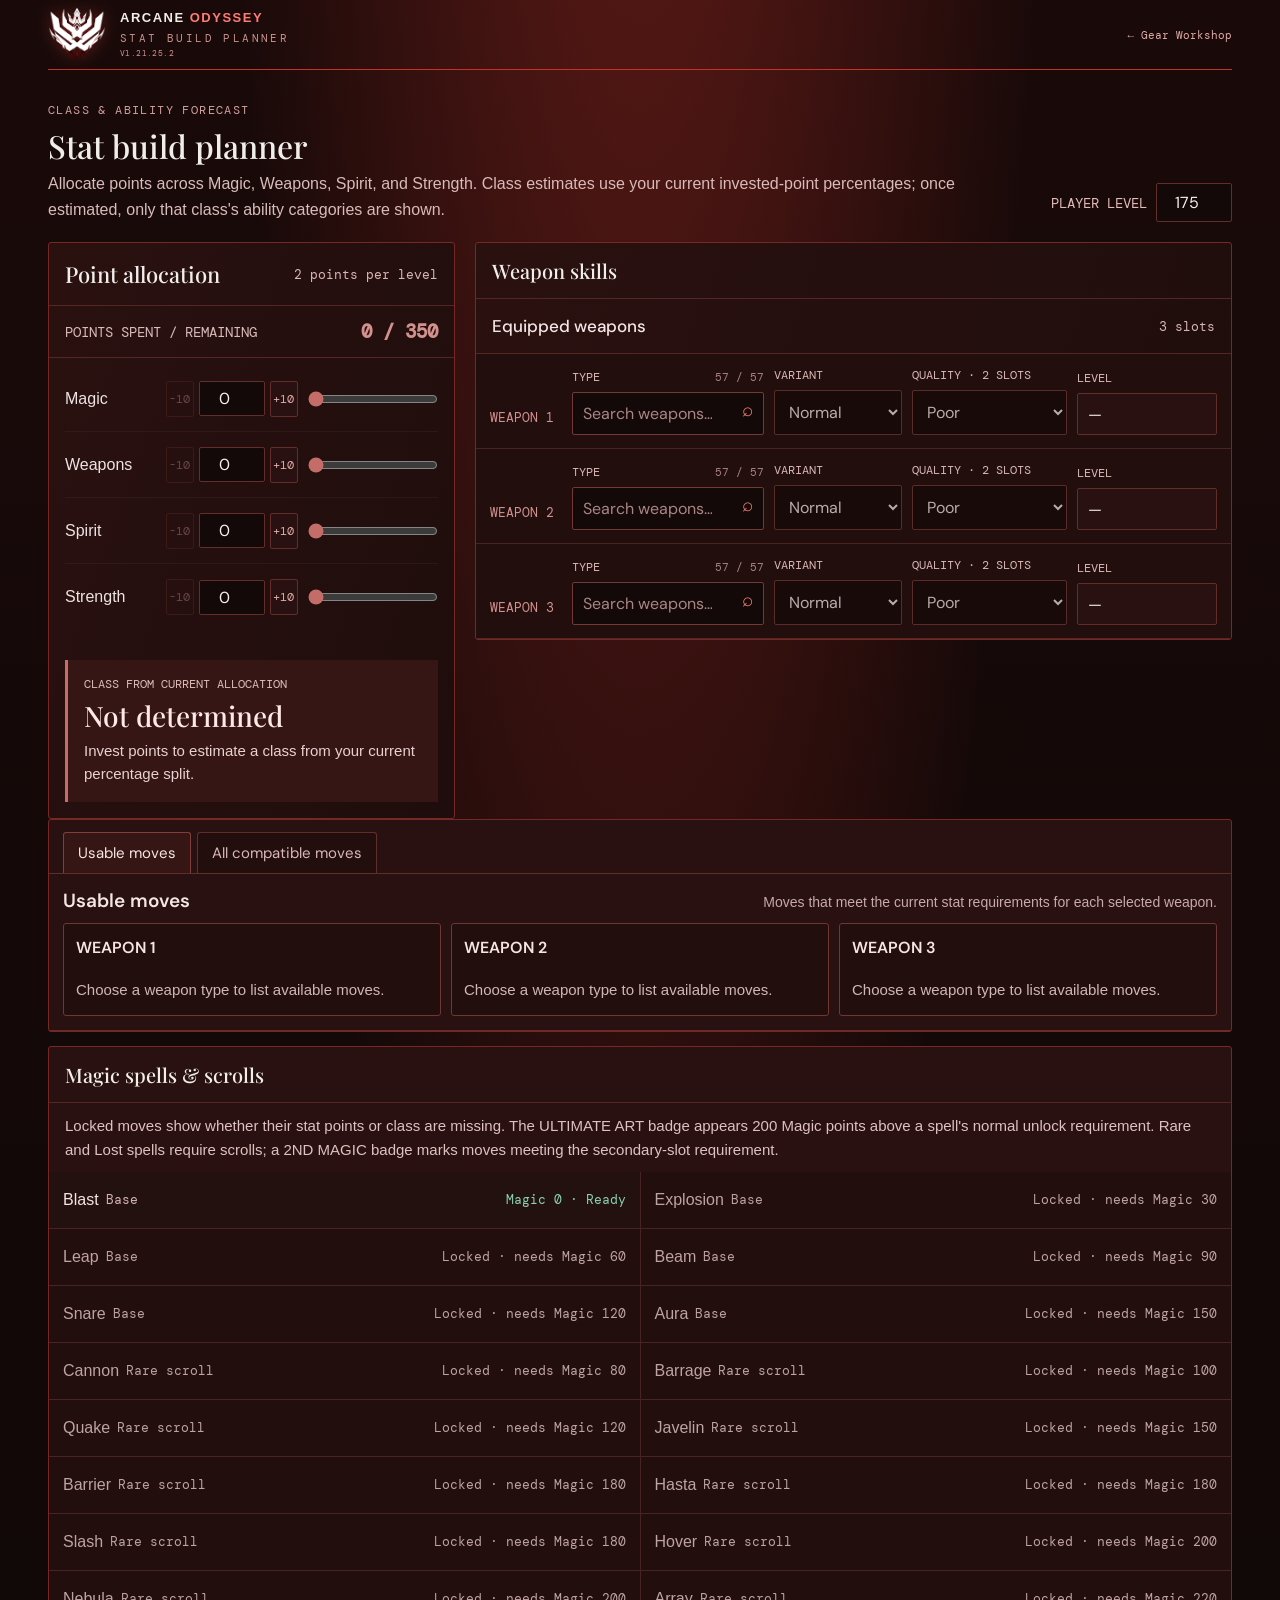
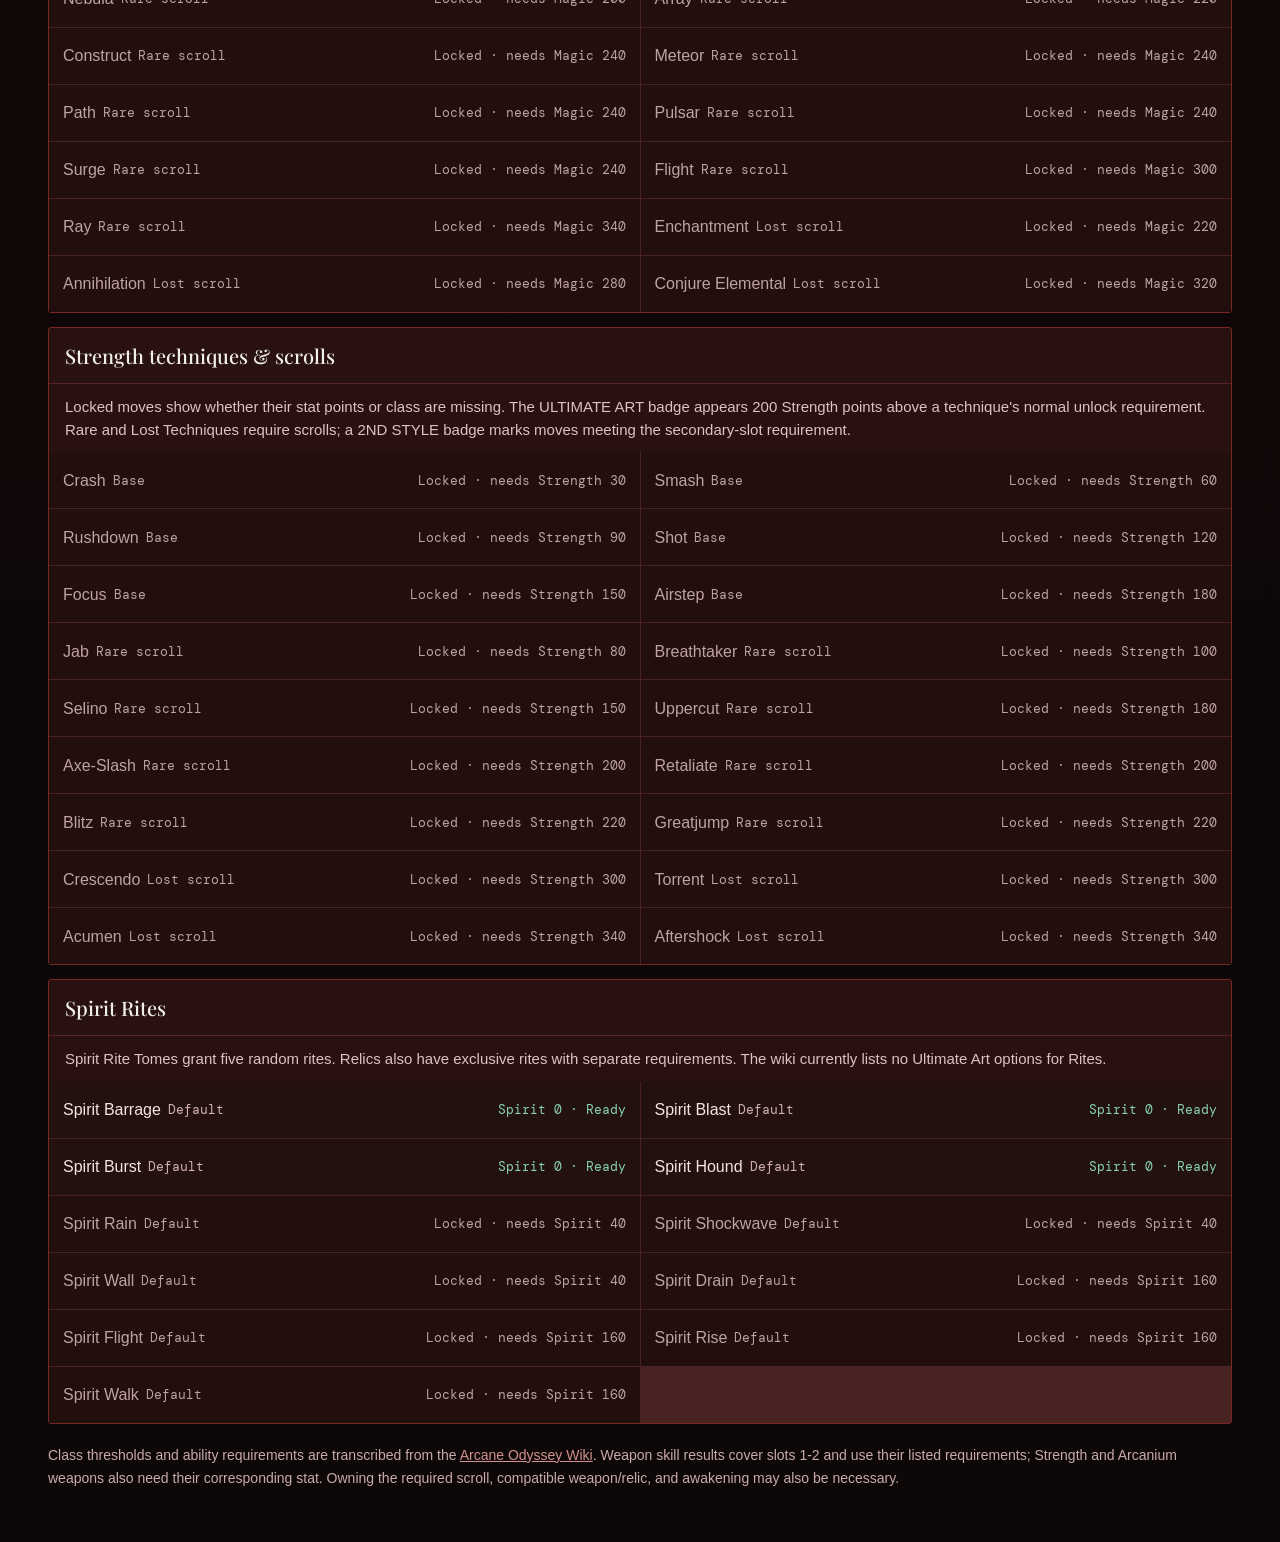
==== commit de4e91cd: "fixed wrong items, and new colour" ====
--- a/stat-builds/index.html
+++ b/stat-builds/index.html
@@ -7,14 +7,14 @@
   <title>Stat Build Planner · Arcane Odyssey</title>
   <link rel="icon" type="image/png" href="../assets/everthel-4.2.png">
   <link rel="apple-touch-icon" href="../assets/everthel-4.2.png">
-  <link rel="stylesheet" href="../styles.css?v=weapon-search-labels-v2">
+  <link rel="stylesheet" href="../styles.css?v=game-version-label-20261112">
 </head>
 <body>
   <div class="planner-shell">
     <header class="planner-topbar">
       <a class="brand" href="../" aria-label="Gear Workshop home">
         <img class="brand-mark-image" src="../assets/everthel-4.2.png" alt="">
-        <span>ARCANE <b>ODYSSEY</b><small>STAT BUILD PLANNER</small></span>
+        <span>ARCANE <b>ODYSSEY</b><small>STAT BUILD PLANNER</small><small class="game-version">V1.21.25.2</small></span>
       </a>
       <a class="planner-back" href="../">← Gear Workshop</a>
     </header>
@@ -40,7 +40,7 @@
           </div>
         </section>
         <section class="planner-panel planner-weapon-setup" aria-labelledby="weapon-skills-title" data-move-stat="weapons">
-          <div class="planner-move-header"><h2 id="weapon-skills-title">Weapon skills</h2><a href="https://roblox-arcane-odyssey.fandom.com/wiki/Weapons/Skills" target="_blank" rel="noreferrer">Wiki ↗</a></div>
+          <div class="planner-move-header"><h2 id="weapon-skills-title">Weapon skills</h2></div>
           <div class="planner-weapon-config">
             <div class="planner-panel-heading"><h3>Equipped weapons</h3><small>3 slots</small></div>
             <div class="planner-weapon-inputs" id="planner-weapon-inputs"></div>
@@ -61,17 +61,17 @@
       </section>
       <section class="planner-moves" aria-label="Other ability unlocks">
         <section class="planner-move-group" data-move-stat="magic">
-          <div class="planner-move-header"><h2>Magic spells & scrolls</h2><a href="https://roblox-arcane-odyssey.fandom.com/wiki/Lost_Spells" target="_blank" rel="noreferrer">Wiki ↗</a></div>
+          <div class="planner-move-header"><h2>Magic spells & scrolls</h2></div>
           <p class="planner-move-note">Locked moves show whether their stat points or class are missing. The ULTIMATE ART badge appears 200 Magic points above a spell's normal unlock requirement. Rare and Lost spells require scrolls; a 2ND MAGIC badge marks moves meeting the secondary-slot requirement.</p>
           <div class="planner-move-list" id="planner-spells"></div>
         </section>
         <section class="planner-move-group" data-move-stat="strength">
-          <div class="planner-move-header"><h2>Strength techniques & scrolls</h2><a href="https://roblox-arcane-odyssey.fandom.com/wiki/Lost_Techniques" target="_blank" rel="noreferrer">Wiki ↗</a></div>
+          <div class="planner-move-header"><h2>Strength techniques & scrolls</h2></div>
           <p class="planner-move-note">Locked moves show whether their stat points or class are missing. The ULTIMATE ART badge appears 200 Strength points above a technique's normal unlock requirement. Rare and Lost Techniques require scrolls; a 2ND STYLE badge marks moves meeting the secondary-slot requirement.</p>
           <div class="planner-move-list" id="planner-techniques"></div>
         </section>
         <section class="planner-move-group" data-move-stat="spirit">
-          <div class="planner-move-header"><h2>Spirit Rites</h2><a href="https://roblox-arcane-odyssey.fandom.com/wiki/Relics/Rites" target="_blank" rel="noreferrer">Wiki ↗</a></div>
+          <div class="planner-move-header"><h2>Spirit Rites</h2></div>
           <p class="planner-move-note">Spirit Rite Tomes grant five random rites. Relics also have exclusive rites with separate requirements. The wiki currently lists no Ultimate Art options for Rites.</p>
           <div class="planner-move-list" id="planner-rites"></div>
         </section>
@@ -79,6 +79,6 @@
       <p class="planner-footer">Class thresholds and ability requirements are transcribed from the <a href="https://roblox-arcane-odyssey.fandom.com/wiki/Stat_Builds" target="_blank" rel="noreferrer">Arcane Odyssey Wiki</a>. Weapon skill results cover slots 1-2 and use their listed requirements; Strength and Arcanium weapons also need their corresponding stat. Owning the required scroll, compatible weapon/relic, and awakening may also be necessary.</p>
     </main>
   </div>
-  <script src="../stat-build.js?v=weapon-search-labels-v3"></script>
+  <script src="../stat-build.js?v=weapon-level-label-20261112"></script>
 </body>
 </html>
--- a/styles.css
+++ b/styles.css
@@ -1,6 +1,6 @@
 @import url('https://fonts.googleapis.com/css2?family=DM+Mono:wght@400;500&family=DM+Sans:wght@400;500;600;700&family=Playfair+Display:wght@500;600;700&display=swap');
 
-:root{color-scheme:dark;--bg:#09131d;--panel:#101d29;--panel2:#142432;--border:#2a4352;--muted:#91a7ad;--text:#e8e5d8;--lime:#75c9c1;--green:#9ecdb7;--orange:#d8b975;--red:#d18b78;--mono:'DM Mono',monospace;--sans:'DM Sans',sans-serif;--serif:'Playfair Display',serif}
+:root{color-scheme:dark;--bg:#1d0a09;--panel:#291110;--panel2:#321614;--border:#522c2a;--muted:#ad9291;--text:#e8e5d8;--lime:#c97975;--green:#9ecdb7;--orange:#d8b975;--red:#d18b78;--mono:'DM Mono',monospace;--sans:'DM Sans',sans-serif;--serif:'Playfair Display',serif}
 *{box-sizing:border-box}
 body{margin:0;background:radial-gradient(ellipse at 70% -15%,#303522 0,transparent 38%),var(--bg);color:var(--text);font:15px var(--sans);min-height:100vh}
 button,input,select{font:inherit}
@@ -11,6 +11,7 @@
 .brand{display:flex;align-items:center;gap:11px;color:var(--text);text-decoration:none;font-size:12px;letter-spacing:1.2px;font-weight:600;line-height:1.1}
 .brand b{color:var(--lime);font-weight:600}
 .brand small{display:block;color:var(--muted);font:9px var(--mono);letter-spacing:2.1px;margin-top:5px}
+.brand .game-version{margin-top:3px;color:#d09693;font-size:8px;letter-spacing:.4px;white-space:nowrap}
 .brand-mark{display:grid;place-items:center;width:34px;height:34px;border:1px solid #d5e18b7a;color:var(--lime);font:19px var(--serif);transform:rotate(45deg);margin:0 5px}
 .brand-mark::first-letter{transform:rotate(-45deg)}
 .top-actions{display:flex;align-items:center;gap:9px}
@@ -50,15 +51,13 @@
 .filter-chip input{width:10px;height:10px;margin:0;accent-color:var(--lime)}
 .visually-hidden{position:absolute;width:1px;height:1px;padding:0;margin:-1px;overflow:hidden;clip:rect(0,0,0,0);white-space:nowrap;border:0}
 .stat-icon{display:inline-block;width:16px;height:16px;flex:none;object-fit:contain;vertical-align:middle}
-.stat-icon-fallback{display:inline-flex;width:16px;height:16px;flex:none;align-items:center;justify-content:center;border:1px solid #6c94b2;border-radius:2px;color:#b9d7ea;font:7px var(--mono);vertical-align:middle}
+.stat-icon-fallback{display:inline-flex;width:16px;height:16px;flex:none;align-items:center;justify-content:center;border:1px solid #b2706c;border-radius:2px;color:#eabbb9;font:7px var(--mono);vertical-align:middle}
 .stat-value{display:inline-flex;align-items:center;gap:4px;white-space:nowrap;vertical-align:middle}
 .stat-value b{color:inherit;font:inherit}
 .clear-filters{margin-top:6px;padding:2px 0;border:0;background:none;color:var(--muted);font-size:9px;text-decoration:underline;text-underline-offset:2px;cursor:pointer}
 .clear-filters:hover{color:var(--lime)}
 h2{font:500 22px var(--serif);margin:5px 0 0}
-.slot-count,.live-pill{font:9px var(--mono);letter-spacing:.8px;color:var(--muted)}
-.live-pill{border:1px solid #92b56b55;color:#b9d490;padding:5px 7px;border-radius:20px}
-.live-pill i{display:inline-block;background:#a5c477;border-radius:50%;width:5px;height:5px;margin:0 5px 1px 0;box-shadow:0 0 8px #a5c477}
+.slot-count{font:9px var(--mono);letter-spacing:.8px;color:var(--muted)}
 .gear-grid{display:grid;grid-template-columns:repeat(2,minmax(0,1fr));gap:12px}
 .gear-card{position:relative;border:1px solid var(--border);border-radius:6px;background:#1a1c17}
 .gear-card:focus-within{z-index:5}
@@ -106,9 +105,14 @@
 .socket-block-head{display:flex;justify-content:space-between;align-items:center;margin-bottom:6px}
 .socket-title{color:#c3c4b5}
 .socket-subtitle{color:#777a6d;font:8px var(--mono)}
-.socket{display:grid;grid-template-columns:1fr 1fr;gap:6px;margin-top:6px}
+.socket{display:grid;grid-template-columns:repeat(2,minmax(0,1fr));gap:8px;margin-top:8px}
+.socket-gem-field{display:flex;flex-direction:column;gap:6px;min-width:0}
 .socket select,.socket input{padding:6px;font-size:10px}
-.socket-label{grid-column:1 / -1;color:#8d9081;font:8px var(--mono);letter-spacing:.6px}
+.socket-label{color:#8d9081;font:8px var(--mono);letter-spacing:.6px}
+.socket-gem-stats{display:flex;align-items:center;flex-wrap:wrap;gap:5px 8px;min-height:22px}
+.socket-gem-stats .stat-icon{width:14px;height:14px}
+.socket-gem-stats .stat-value{gap:3px}
+.socket-gem-stats-empty{color:var(--muted);font:10px/1.4 var(--sans)}
 .source-note{margin-top:15px;color:#777a6d;font-size:10px}
 .source-note a{text-decoration:none;border-bottom:1px solid #d5e18b55}
 .summary{padding:19px;position:sticky;top:15px}
@@ -146,312 +150,308 @@
 @media(max-width:700px){.app-shell{padding:0 14px}.topbar{height:auto;min-height:66px;gap:12px}.top-actions{gap:6px}.save-state,.import-button{display:none}.button{padding:8px;font-size:10px}.brand{font-size:10px}.brand-mark{width:28px;height:28px}.intro{align-items:flex-start;gap:18px;flex-direction:column;margin-bottom:22px}.intro p{max-width:370px;line-height:1.6}.build-name-wrap{width:100%;max-width:320px}.layout{grid-template-columns:1fr}.summary{position:static;grid-row:1}.gear-grid{grid-template-columns:1fr 1fr}.workshop{padding:13px}}
 @media(max-width:460px){.gear-grid{grid-template-columns:1fr}.summary{grid-row:auto}.topbar .button-quiet{display:none}h1{font-size:40px}}
 
-/* Nautical palette and compact stat emphasis */
-body{background:radial-gradient(ellipse at 16% -18%,#1b5261 0,transparent 37%),radial-gradient(ellipse at 90% 30%,#18354a 0,transparent 34%),linear-gradient(155deg,#09131d,#0b1925 55%,#0a151f);color:var(--text)}
-.topbar{border-color:#b9d1d21c}
+/* Legacy palette and compact stat emphasis */
+body{background:radial-gradient(ellipse at 16% -18%,#611f1b 0,transparent 37%),radial-gradient(ellipse at 90% 30%,#4a1b18 0,transparent 34%),linear-gradient(155deg,#1d0a09,#250c0b 55%,#1f0b0a);color:var(--text)}
+.topbar{border-color:#d2bab91c}
 .brand-mark{border-color:#d8b97599;color:var(--orange);box-shadow:inset 0 0 0 3px #d8b9750c}
 .brand b,h1 span{color:var(--orange)}
-.brand small{color:#8daeb1}
-.button{border-color:#45606b;background:#142532;color:#e8e5d8}
-.button:hover{border-color:#75c9c1;background:#1a3440}
-.button-accent{background:var(--orange);border-color:var(--orange);color:#18232a}
-.button-accent:hover{background:#ead29a;color:#18232a}
-.eyebrow{color:#a7c3c4}
+.brand small{color:#b18f8d}
+.button{border-color:#6b4745;background:#321614;color:#e8e5d8}
+.button:hover{border-color:#c97975;background:#401c1a}
+.button-accent{background:var(--orange);border-color:var(--orange);color:#2a1918}
+.button-accent:hover{background:#ead29a;color:#2a1918}
+.eyebrow{color:#c4a8a7}
 .eyebrow-line{background:var(--orange)}
-.intro p{color:#b0c1c2}
-.build-name-wrap input{border-color:#3a5663}
+.intro p{color:#c2b1b0}
+.build-name-wrap input{border-color:#633c3a}
 .build-name-wrap input:focus{border-color:var(--orange)}
-.workshop,.summary{background:linear-gradient(145deg,#12212cF2,#101c27F5);border-color:#36515d;box-shadow:0 18px 48px #020a1040,inset 0 1px #ffffff08}
-.gear-card{border-color:#304b58;background:linear-gradient(150deg,#172936,#12222d)}
+.workshop,.summary{background:linear-gradient(145deg,#2c1312F2,#271110F5);border-color:#5d3836;box-shadow:0 18px 48px #10030240,inset 0 1px #ffffff08}
+.gear-card{border-color:#583230;background:linear-gradient(150deg,#361917,#2d1312)}
 .gear-card-header{border-color:#ffffff12;background:linear-gradient(90deg,#d8b9750b,transparent 75%)}
 .slot-label,.search-icon,.item-result-type,.equipped-tag{color:var(--orange)}
-.slot-count,.live-pill{color:#a7bec0}
-.live-pill{border-color:#75c9c155;color:#9ce0d4}
-.live-pill i{background:#75c9c1;box-shadow:0 0 8px #75c9c1}
-.field label,.socket-title{color:#a8bec0}
-.field input,.field select,.socket input,.socket select,.stat-edit input,.level-input input,.ritual-controls select{border-color:#34505d;background:#0b1822;color:#e9e7dc}
-.field input:focus,.field select:focus,.socket input:focus,.socket select:focus,.stat-edit input:focus,.level-input input:focus,.ritual-controls select:focus{border-color:#75c9c1;box-shadow:0 0 0 2px #75c9c11c}
-.item-picker .item-search{background:#0b1822}
-.item-picker .item-search::placeholder,.item-count{color:#849da2}
-.item-results{border-color:#43616c;background:#10212c;box-shadow:0 12px 30px #020a10c9}
+.slot-count{color:#c0a8a7}
+.field label,.socket-title{color:#c0a9a8}
+.field input,.field select,.socket input,.socket select,.stat-edit input,.level-input input,.ritual-controls select{border-color:#5d3634;background:#220c0b;color:#e9e7dc}
+.field input:focus,.field select:focus,.socket input:focus,.socket select:focus,.stat-edit input:focus,.level-input input:focus,.ritual-controls select:focus{border-color:#c97975;box-shadow:0 0 0 2px #c979751c}
+.item-picker .item-search{background:#220c0b}
+.item-picker .item-search::placeholder,.item-count{color:#a28584}
+.item-results{border-color:#6c4543;background:#2c1110;box-shadow:0 12px 30px #100302c9}
 .item-result{border-color:#ffffff10}
-.item-result:hover,.item-result.is-active,.item-result.is-equipped{background:#75c9c112}
-.item-result-stats,.base-stat-readout{color:#a4b7b7}
-.filter-chip{border-color:#34505d;color:#bdc9c5}
-.filter-chip:has(input:checked){border-color:#75c9c1;color:#9ce0d4;background:#75c9c118}
-.filter-chip input{accent-color:#75c9c1}
+.item-result:hover,.item-result.is-active,.item-result.is-equipped{background:#c9797512}
+.item-result-stats,.base-stat-readout{color:#b7a5a4}
+.filter-chip{border-color:#5d3634;color:#bdc9c5}
+.filter-chip:has(input:checked){border-color:#c97975;color:#e09f9c;background:#c9797518}
+.filter-chip input{accent-color:#c97975}
 .clear-filters:hover{color:var(--orange)}
 .clear-all-button,.clear-slot-button{border-color:#805b50;background:#d18b7812;color:#e1a795}
 .clear-all-button:hover,.clear-slot-button:not(:disabled):hover{border-color:#d18b78;color:#f0b5a2;background:#d18b7824}
-.item-total-readout{gap:4px;margin-top:8px;padding:7px 9px;border-color:#41626a;background:#75c9c108}
-.item-total-label,.item-efficiency{color:#9bc9c3;font-size:7px}
+.item-total-readout{gap:4px;margin-top:8px;padding:7px 9px;border-color:#6a4341;background:#c9797508}
+.item-total-label,.item-efficiency{color:#c99d9b;font-size:7px}
 .item-total-stats{color:#e0e3d9;font-size:8px;line-height:1.45}
 .item-total-stats .atlantean-stat{color:#c6a2f0;font-weight:500;text-shadow:0 0 8px #9a6bd344}
 .item-efficiency{margin-top:0}
 .item-efficiency b{color:var(--orange);font-size:9px}
 .enhancement{border-color:#ffffff12}
-.socket-subtitle,.socket-label{color:#90a8aa}
-.source-note{color:#8da2a5}
+.socket-subtitle,.socket-label{color:#aa9190}
+.source-note{color:#a58e8d}
 .source-note a{color:var(--orange);border-color:#d8b97566}
 .level-row,.summary-foot,.ritual-controls{border-color:#ffffff16}
 .level-input{color:var(--orange)}
 .stat-list{padding:10px 0}
 .total-stat{padding:7px 0}
-.total-stat span{color:#c3ceca}
+.total-stat span{color:#cec4c3}
 .total-stat b{color:#e7e5d9}
 .total-stat.primary span,.total-stat.primary b{color:var(--orange)}
-.efficiency-total{display:grid;grid-template-columns:1fr auto;align-items:center;gap:2px 12px;margin:0 0 10px;padding:9px 11px;border-color:#d8b97555;background:linear-gradient(100deg,#d8b97512,#75c9c108)}
+.efficiency-total{display:grid;grid-template-columns:1fr auto;align-items:center;gap:2px 12px;margin:0 0 10px;padding:9px 11px;border-color:#d8b97555;background:linear-gradient(100deg,#d8b97512,#c9797508)}
 .efficiency-total>span{color:#d7c89f;font-size:8px}
 .efficiency-total>strong{grid-column:2;grid-row:1 / span 2;color:var(--orange);font-size:16px}
-.efficiency-total>small{color:#9fb2b0;font-size:8px;line-height:1.3}
-.health-total{border-color:#75c9c144;background:#75c9c10c}
-.health-total>span{color:#a9c1c1}
-.health-total>strong{color:#9ce0d4;font-size:19px}
-.health-total small{color:#a4b8b7}
+.efficiency-total>small{color:#b2a09f;font-size:8px;line-height:1.3}
+.health-total{border-color:#c9797544;background:#c979750c}
+.health-total>span{color:#c1aaa9}
+.health-total>strong{color:#e09f9c;font-size:19px}
+.health-total small{color:#b8a5a4}
 .health-total small b{color:#e0e3d9}
 .summary-foot b{color:#e5e3d8}
 .button-wide span{color:var(--orange)}
-.fineprint,footer{color:#8da2a5}
-.toast{background:#d8b975;color:#18232a}
-::selection{background:#75c9c155;color:#fff}
+.fineprint,footer{color:#a58e8d}
+.toast{background:#d8b975;color:#2a1918}
+::selection{background:#c9797555;color:#fff}
 ::-webkit-scrollbar{width:10px}
-::-webkit-scrollbar-track{background:#09131d}
-::-webkit-scrollbar-thumb{background:#34505d;border:2px solid #09131d;border-radius:8px}
-@media(max-width:700px){.workshop,.summary{box-shadow:0 12px 32px #020a1038}}
+::-webkit-scrollbar-track{background:#1d0a09}
+::-webkit-scrollbar-thumb{background:#5d3634;border:2px solid #1d0a09;border-radius:8px}
+@media(max-width:700px){.workshop,.summary{box-shadow:0 12px 32px #10030238}}
 
-/* Arcane Odyssey Wiki-inspired dark navy and blue frame */
-:root{--bg:#070a10;--panel:#0d111a;--panel2:#111725;--border:#24426c;--muted:#a2adbf;--text:#f0eee9;--lime:#58b9f4;--green:#73d0dc;--orange:#80c8ff;--red:#dc8292}
-body{background:radial-gradient(ellipse at 50% -25%,#183967 0,transparent 46%),linear-gradient(180deg,#090e19,#07090e 70%);color:var(--text);font-family:Arial,sans-serif}
-.topbar{background:#071021;border-bottom:1px solid #2877c9}
-.brand b,.brand-mark{color:#75caff}
-.brand-mark{border-color:#378fd1;box-shadow:inset 0 0 0 3px #3489d20d}
-.brand small{color:#8fabc9}
-.button{border-color:#31517d;background:#111b2b;color:#e8edf6;border-radius:3px}
-.button:hover{border-color:#4ea8ed;background:#172941}
-.button-accent{border-color:#257fc7;background:#1675bd;color:#fff}
-.button-accent:hover{border-color:#72c6ff;background:#218bd1;color:#fff}
-.eyebrow{color:#9db6d2}
-.eyebrow-line{background:#48a9f0}
+/* Arcane Odyssey dark red and crimson theme */
+:root{--bg:#100707;--panel:#1a0e0d;--panel2:#251211;--border:#6c2824;--muted:#bfa3a2;--text:#f0eee9;--lime:#f46058;--green:#dc7873;--orange:#ff8680;--red:#dc8292}
+body{background:radial-gradient(ellipse at 50% -25%,#671c18 0,transparent 46%),linear-gradient(180deg,#190a09,#0e0707 70%);color:var(--text);font-family:Arial,sans-serif}
+.topbar{background:#210807;border-bottom:1px solid #c93028}
+.brand b,.brand-mark{color:#ff7c75}
+.brand-mark{border-color:#d13f37;box-shadow:inset 0 0 0 3px #d23c340d}
+.brand small{color:#c9928f}
+.button{border-color:#7d3531;background:#2b1211;color:#f6e9e8;border-radius:3px}
+.button:hover{border-color:#ed564e;background:#411917}
+.button-accent{border-color:#c72d25;background:#bd1e16;color:#fff}
+.button-accent:hover{border-color:#ff7972;background:#d12a21;color:#fff}
+.eyebrow{color:#d2a09d}
+.eyebrow-line{background:#f05048}
 h1,h2,.gear-card-header h3{font-family:Georgia,'Times New Roman',serif}
-h1 span{color:#79c9ff}
-.intro p{color:#c1c6d0}
-.build-name-wrap input{border-color:#29436a}
-.build-name-wrap input:focus{border-color:#55b5f5}
-.workshop,.summary{background:#0b0f18;border:1px solid #2567ae;border-radius:3px;box-shadow:0 12px 34px #0009,inset 0 1px #77bfff12}
-.workshop{border-top:2px solid #2783d4}
-.summary{border-top:2px solid #2783d4}
-.gear-card{border:1px solid #243b5e;border-radius:2px;background:#0b0e15}
-.gear-card-header{border-bottom:1px solid #203653;background:linear-gradient(90deg,#1745782c,transparent 72%)}
-.slot-label,.search-icon,.item-result-type,.equipped-tag{color:#78c7ff}
-.slot-count,.live-pill{color:#a7b5ca}
-.live-pill{border-color:#3479bb;color:#94d8ff;border-radius:3px}
-.live-pill i{background:#53b6f5;box-shadow:0 0 8px #53b6f5}
-.section-heading{border-bottom:1px solid #1b2f4d;padding-bottom:12px}
-.field label,.socket-title{color:#aab8ca}
-.field input,.field select,.socket input,.socket select,.stat-edit input,.level-input input,.ritual-controls select{border:1px solid #2a4163;border-radius:2px;background:#080c13;color:#eff2f8}
-.field input:focus,.field select:focus,.socket input:focus,.socket select:focus,.stat-edit input:focus,.level-input input:focus,.ritual-controls select:focus{border-color:#47a8ef;box-shadow:0 0 0 2px #348eea22}
-.item-picker .item-search{background:#080c13}
-.item-picker .item-search::placeholder,.item-count{color:#8393aa}
-.item-results{border:1px solid #3676b9;border-radius:2px;background:#0b111c;box-shadow:0 12px 30px #000c}
+h1 span{color:#ff8079}
+.intro p{color:#d0c2c1}
+.build-name-wrap input{border-color:#6a2c29}
+.build-name-wrap input:focus{border-color:#f55d55}
+.workshop,.summary{background:#180c0b;border:1px solid #ae2c25;border-radius:3px;box-shadow:0 12px 34px #0009,inset 0 1px #ff7e7712}
+.workshop{border-top:2px solid #d43027}
+.summary{border-top:2px solid #d43027}
+.gear-card{border:1px solid #5e2724;border-radius:2px;background:#150c0b}
+.gear-card-header{border-bottom:1px solid #532320;background:linear-gradient(90deg,#781c172c,transparent 72%)}
+.slot-label,.search-icon,.item-result-type,.equipped-tag{color:#ff7f78}
+.slot-count{color:#caa9a7}
+.section-heading{border-bottom:1px solid #4d1e1b;padding-bottom:12px}
+.field label,.socket-title{color:#caacaa}
+.field input,.field select,.socket input,.socket select,.stat-edit input,.level-input input,.ritual-controls select{border:1px solid #632d2a;border-radius:2px;background:#130908;color:#f8efef}
+.field input:focus,.field select:focus,.socket input:focus,.socket select:focus,.stat-edit input:focus,.level-input input:focus,.ritual-controls select:focus{border-color:#ef4f47;box-shadow:0 0 0 2px #ea3d3422}
+.item-picker .item-search{background:#130908}
+.item-picker .item-search::placeholder,.item-count{color:#aa8583}
+.item-results{border:1px solid #b93d36;border-radius:2px;background:#1c0c0b;box-shadow:0 12px 30px #000c}
 .item-result{border-color:#ffffff12}
-.item-result:hover,.item-result.is-active,.item-result.is-equipped{background:#2588d020}
-.item-result-stats,.base-stat-readout{color:#b0bbca}
-.filter-chip{border-color:#273d5f;border-radius:2px;color:#c5ccda}
-.filter-chip:has(input:checked){border-color:#51a9e8;color:#8fd2ff;background:#1a75b51c}
-.filter-chip input{accent-color:#3499e5}
-.clear-filters:hover{color:#75caff}
+.item-result:hover,.item-result.is-active,.item-result.is-equipped{background:#d02e2520}
+.item-result-stats,.base-stat-readout{color:#cab1b0}
+.filter-chip{border-color:#5f2a27;border-radius:2px;color:#dac6c5}
+.filter-chip:has(input:checked){border-color:#e85951;color:#ff958f;background:#b5221a1c}
+.filter-chip input{accent-color:#e53d34}
+.clear-filters:hover{color:#ff7c75}
 .clear-all-button,.clear-slot-button{border-color:#72454c;border-radius:2px;background:#9c344314;color:#e5a1a5}
 .clear-all-button:hover,.clear-slot-button:not(:disabled):hover{border-color:#d27680;color:#ffc1bf;background:#b53f5028}
-.item-total-readout{border-color:#28517d;border-radius:2px;background:linear-gradient(100deg,#2479bd16,#0b0f18)}
-.item-total-label,.item-efficiency{color:#a5c9e8}
-.item-total-stats{color:#e1e6ee}
+.item-total-readout{border-color:#7d2c28;border-radius:2px;background:linear-gradient(100deg,#bd2c2416,#180c0b)}
+.item-total-label,.item-efficiency{color:#e8a8a5}
+.item-total-stats{color:#eee2e1}
 .item-total-stats .atlantean-stat{color:#c6a2f0}
-.item-efficiency b{color:#80c8ff}
-.enhancement{border-color:#1d2e49}
-.socket-subtitle,.socket-label{color:#95a8c0}
-.source-note{color:#98a5b8}
-.source-note a{color:#78c7ff;border-color:#368ac8}
-.level-row,.summary-foot,.ritual-controls{border-color:#1d304b}
-.level-input{color:#81caff}
+.item-efficiency b{color:#ff8680}
+.enhancement{border-color:#491f1d}
+.socket-subtitle,.socket-label{color:#c09795}
+.source-note{color:#b89a98}
+.source-note a{color:#ff7f78;border-color:#c83d36}
+.level-row,.summary-foot,.ritual-controls{border-color:#4b1f1d}
+.level-input{color:#ff8781}
 .stat-list{padding:10px 0}
-.total-stat{padding:7px 0;border-bottom:1px solid #162339}
-.total-stat span{color:#c2cad7}
-.total-stat b{color:#eef0f4}
-.total-stat.primary span,.total-stat.primary b{color:#85ceff}
-.efficiency-total{border-color:#2a5988;border-radius:2px;background:#101a29}
-.efficiency-total>span{color:#b4cbe0}
-.efficiency-total>strong{color:#85ceff}
-.efficiency-total>small{color:#9baec3}
-.health-total{border-color:#28639b;border-radius:2px;background:#0d1b2b}
-.health-total>span,.health-total small{color:#aabbd0}
-.health-total>strong{color:#8edbff}
-.health-total small b{color:#e6ecf5}
-.summary-foot b{color:#e4e9f1}
-.button-wide span{color:#7ac8ff}
-.fineprint,footer{color:#8999af}
-.toast{border:1px solid #4ea8ed;border-radius:3px;background:#102441;color:#eff6ff}
-::selection{background:#237fbd77;color:white}
-::-webkit-scrollbar-track{background:#070a10}
-::-webkit-scrollbar-thumb{background:#28466e;border:2px solid #070a10;border-radius:2px}
-.brand-mark-image{display:block;width:40px;height:40px;flex:0 0 40px;object-fit:contain;filter:drop-shadow(0 0 5px #5aaef455)}
+.total-stat{padding:7px 0;border-bottom:1px solid #391816}
+.total-stat span{color:#d7c3c2}
+.total-stat b{color:#f4eeee}
+.total-stat.primary span,.total-stat.primary b{color:#ff8b85}
+.efficiency-total{border-color:#882f2a;border-radius:2px;background:#291110}
+.efficiency-total>span{color:#e0b6b4}
+.efficiency-total>strong{color:#ff8b85}
+.efficiency-total>small{color:#c39d9b}
+.health-total{border-color:#9b2e28;border-radius:2px;background:#2b0e0d}
+.health-total>span,.health-total small{color:#d0acaa}
+.health-total>strong{color:#ff948e}
+.health-total small b{color:#f5e7e6}
+.summary-foot b{color:#f1e5e4}
+.button-wide span{color:#ff817a}
+.fineprint,footer{color:#af8b89}
+.toast{border:1px solid #ed564e;border-radius:3px;background:#411210;color:#fff0ef}
+::selection{background:#bd2b2377;color:white}
+::-webkit-scrollbar-track{background:#100707}
+::-webkit-scrollbar-thumb{background:#6e2c28;border:2px solid #100707;border-radius:2px}
+.brand-mark-image{display:block;width:40px;height:40px;flex:0 0 40px;object-fit:contain;filter:drop-shadow(0 0 5px #f4625a55)}
 @media(max-width:700px){.brand-mark-image{width:34px;height:34px;flex-basis:34px}}
-.import-panel{display:grid;grid-template-columns:1fr;gap:12px;margin:12px 0 0;padding:14px;border:1px solid #2567ae;border-top:2px solid #2783d4;border-radius:3px;background:#0b0f18;box-shadow:0 12px 34px #0007}
+.import-panel{display:grid;grid-template-columns:1fr;gap:12px;margin:12px 0 0;padding:14px;border:1px solid #ae2c25;border-top:2px solid #d43027;border-radius:3px;background:#180c0b;box-shadow:0 12px 34px #0007}
 .import-panel[hidden]{display:none}
 .import-panel-heading{display:flex;align-items:center;justify-content:space-between;gap:12px}
 .import-panel-heading>div{display:flex;flex-direction:column;gap:4px}
 .import-panel-heading strong{font:600 16px Georgia,'Times New Roman',serif;color:#f0eee9}
-.import-panel-heading span{color:#a2adbf;font-size:11px}
-.import-panel textarea{width:100%;resize:vertical;min-height:74px;padding:10px;border:1px solid #2a4163;border-radius:2px;background:#080c13;color:#eff2f8;font:11px/1.5 var(--mono);outline:none}
-.import-panel textarea:focus{border-color:#47a8ef;box-shadow:0 0 0 2px #348eea22}
+.import-panel-heading span{color:#bfa3a2;font-size:11px}
+.import-panel textarea{width:100%;resize:vertical;min-height:74px;padding:10px;border:1px solid #632d2a;border-radius:2px;background:#130908;color:#f8efef;font:11px/1.5 var(--mono);outline:none}
+.import-panel textarea:focus{border-color:#ef4f47;box-shadow:0 0 0 2px #ea3d3422}
 .import-panel-actions{display:flex;justify-content:flex-end;align-items:center;gap:8px}
-.import-close{width:28px;height:28px;border:1px solid #2a4163;border-radius:2px;background:#101a29;color:#c6d1df;font-size:18px}
-.import-close:hover{border-color:#47a8ef;color:#fff}
+.import-close{width:28px;height:28px;border:1px solid #632d2a;border-radius:2px;background:#291110;color:#dfc7c6;font-size:18px}
+.import-close:hover{border-color:#ef4f47;color:#fff}
 @media(max-width:700px){.import-panel-actions{justify-content:stretch}.import-panel-actions>*{flex:1;text-align:center;justify-content:center}}
-.top-build-name{display:flex;align-items:center;gap:8px;color:#9db6d2;font:8px var(--mono);letter-spacing:1px}
-.top-build-name input{width:140px;padding:7px 8px;border:1px solid #29436a;border-radius:2px;background:#080c13;color:#eff2f8;font:11px var(--sans);letter-spacing:0;outline:none}
-.top-build-name input:focus{border-color:#55b5f5;box-shadow:0 0 0 2px #348eea22}
+.top-build-name{display:flex;align-items:center;gap:8px;color:#d2a09d;font:8px var(--mono);letter-spacing:1px}
+.top-build-name input{width:140px;padding:7px 8px;border:1px solid #6a2c29;border-radius:2px;background:#130908;color:#f8efef;font:11px var(--sans);letter-spacing:0;outline:none}
+.top-build-name input:focus{border-color:#f55d55;box-shadow:0 0 0 2px #ea3d3422}
 @media(max-width:700px){.top-build-name input{width:104px}.top-actions{flex-wrap:wrap;justify-content:flex-end}}
 @media(max-width:460px){.top-build-name{font-size:0}.top-build-name input{width:88px}.top-actions{gap:5px}}
-.topbar{height:auto;min-height:100px;padding:14px 0;gap:24px;border-bottom:1px solid #2877c9}
+.topbar{height:auto;min-height:100px;padding:14px 0;gap:24px;border-bottom:1px solid #c93028}
 .brand{gap:14px;font-size:14px;letter-spacing:1.5px}
-.brand-mark-image{width:58px;height:58px;flex-basis:58px;filter:drop-shadow(0 0 8px #398bcb66)}
+.brand-mark-image{width:58px;height:58px;flex-basis:58px;filter:drop-shadow(0 0 8px #cb403966)}
 .brand small{font-size:9px;letter-spacing:2.4px;margin-top:6px}
 .top-actions{display:flex;align-items:center;gap:16px}
 .top-build-name{flex-direction:row;align-items:center;gap:8px;font-size:8px;white-space:nowrap}
 .top-build-name input{width:170px;min-height:36px;padding:8px 10px;font-size:12px}
-.save-state{max-width:118px;margin:0;color:#9eafc4;font-size:9px;line-height:1.5}
-.share-build-actions{display:flex;align-items:center;gap:8px;padding:9px;border:1px solid #28466a;border-radius:3px;background:linear-gradient(120deg,#14243a,#0c1421)}
-.share-build-label{margin:0 3px;color:#93afd0;font:8px var(--mono);letter-spacing:1px;white-space:nowrap}
+.save-state{max-width:118px;margin:0;color:#c4a09e;font-size:9px;line-height:1.5}
+.share-build-actions{display:flex;align-items:center;gap:8px;padding:9px;border:1px solid #6a2b28;border-radius:3px;background:linear-gradient(120deg,#3a1614,#210d0c)}
+.share-build-label{margin:0 3px;color:#d09693;font:8px var(--mono);letter-spacing:1px;white-space:nowrap}
 .share-build-actions .button{min-height:36px;padding:9px 12px}
 .saved-build-toolbar{display:flex;align-items:center;justify-content:space-between;gap:16px;padding:10px 0;border-bottom:1px solid #ffffff12}
-.saved-build-title{color:#93afd0;font:10px var(--mono);letter-spacing:1px;white-space:nowrap}
+.saved-build-title{color:#d09693;font:10px var(--mono);letter-spacing:1px;white-space:nowrap}
 .saved-build-controls{display:flex;align-items:center;gap:8px;min-width:0}
-.saved-build-controls select{width:min(300px,34vw);min-width:180px;padding:8px 10px;border:1px solid #29436a;border-radius:2px;background:#080c13;color:#eff2f8;font:12px var(--sans)}
-.saved-build-controls select:focus{border-color:#55b5f5;outline:none;box-shadow:0 0 0 2px #348eea22}
+.saved-build-controls select{width:min(300px,34vw);min-width:180px;padding:8px 10px;border:1px solid #6a2c29;border-radius:2px;background:#130908;color:#f8efef;font:12px var(--sans)}
+.saved-build-controls select:focus{border-color:#f55d55;outline:none;box-shadow:0 0 0 2px #ea3d3422}
 .saved-build-controls .button{min-height:36px;white-space:nowrap}
 .saved-build-controls .button:disabled{opacity:.45;cursor:default}
 @media(max-width:900px){.topbar{gap:14px}.top-actions{gap:10px}.share-build-actions{gap:6px;padding:7px}.share-build-label{display:none}}
 @media(max-width:700px){.topbar{align-items:flex-start;flex-direction:column;padding:14px 0 12px}.brand{font-size:12px}.brand-mark-image{width:48px;height:48px;flex-basis:48px}.top-actions{width:100%;justify-content:space-between;flex-wrap:wrap;gap:10px}.top-build-name{flex:1}.top-build-name input{width:100%;max-width:180px}.share-build-actions{margin-left:auto}.save-state{display:none}}
 @media(max-width:460px){.topbar{gap:12px}.top-actions{justify-content:flex-start}.top-build-name{flex:0 0 100%;font-size:8px}.top-build-name input{width:100%;max-width:none}.share-build-actions{width:100%;margin:0}.share-build-actions .button{flex:1}.share-build-label{display:inline}}
-@media(max-width:700px){.saved-build-toolbar{align-items:flex-start;flex-direction:column;gap:8px}.saved-build-controls{width:100%;flex-wrap:wrap}.saved-build-controls select{flex:1;width:auto;min-width:160px}}
-.stat-planner-link{display:flex;align-items:center;justify-content:space-between;gap:12px;margin-top:8px;padding:11px 12px;border:1px solid #347ba8;border-radius:2px;background:linear-gradient(110deg,#142c3d,#111c29);color:#e8f4f4;text-decoration:none}
-.stat-planner-link:hover{border-color:#69c7d0;background:linear-gradient(110deg,#193a4c,#142534)}
+@media(max-width:900px){.saved-build-toolbar{align-items:flex-start;flex-direction:column;gap:8px}.saved-build-controls{width:100%;flex-wrap:wrap}.saved-build-controls select{flex:1;width:auto;min-width:160px}}
+.stat-planner-link{display:flex;align-items:center;justify-content:space-between;gap:12px;margin-top:8px;padding:11px 12px;border:1px solid #a83a34;border-radius:2px;background:linear-gradient(110deg,#3d1614,#291211);color:#f4e9e8;text-decoration:none}
+.stat-planner-link:hover{border-color:#d06e69;background:linear-gradient(110deg,#4c1c19,#341614)}
 .stat-planner-link strong{font:500 13px var(--sans)}
-.stat-planner-link span{color:#8ed2d3;font:11px var(--mono)}
+.stat-planner-link span{color:#d3918e;font:11px var(--mono)}
 .planner-shell{max-width:1240px;margin:0 auto;padding:0 28px}
-.planner-topbar{min-height:70px;display:flex;align-items:center;justify-content:space-between;gap:16px;border-bottom:1px solid #2877c9}
+.planner-topbar{min-height:70px;display:flex;align-items:center;justify-content:space-between;gap:16px;border-bottom:1px solid #c93028}
 .planner-topbar .brand{font-size:13px}
-.planner-back{color:#a7dce0;font:11px var(--mono);text-decoration:none}
+.planner-back{color:#e0aaa7;font:11px var(--mono);text-decoration:none}
 .planner-back:hover{color:#fff}
 .planner-main{padding:30px 0 52px}
 .planner-heading{display:flex;align-items:flex-end;justify-content:space-between;gap:20px;margin-bottom:20px}
 .planner-heading h1{margin:6px 0 4px;font:500 32px var(--serif);letter-spacing:0}
-.planner-heading p{margin:0;color:#b9c9d9;font-size:16px;line-height:1.6}
-.planner-level{display:flex;align-items:center;gap:9px;white-space:nowrap;color:#b9cee2;font:14px var(--mono)}
-.planner-level input,.planner-stat-input{width:76px;padding:8px;border:1px solid #2a4163;border-radius:2px;background:#080c13;color:#eff2f8;font:16px var(--sans);text-align:center}
-.planner-level input:focus,.planner-stat-input:focus{border-color:#63c7d0;outline:none;box-shadow:0 0 0 2px #348eea22}
+.planner-heading p{margin:0;color:#d9bbb9;font-size:16px;line-height:1.6}
+.planner-level{display:flex;align-items:center;gap:9px;white-space:nowrap;color:#e2bbb9;font:14px var(--mono)}
+.planner-level input,.planner-stat-input{width:76px;padding:8px;border:1px solid #632d2a;border-radius:2px;background:#130908;color:#f8efef;font:16px var(--sans);text-align:center}
+.planner-level input:focus,.planner-stat-input:focus{border-color:#d06863;outline:none;box-shadow:0 0 0 2px #ea3d3422}
 .planner-layout{display:grid;grid-template-columns:minmax(330px,.7fr) minmax(0,1.3fr);gap:20px;align-items:start}
-.planner-panel{border:1px solid #244c78;border-radius:3px;background:linear-gradient(110deg,#101d2a,#0c131e)}
-.planner-panel-heading{display:flex;align-items:center;justify-content:space-between;gap:12px;padding:16px;border-bottom:1px solid #233b55}
+.planner-panel{border:1px solid #782824;border-radius:3px;background:linear-gradient(110deg,#2a1110,#1e0d0c)}
+.planner-panel-heading{display:flex;align-items:center;justify-content:space-between;gap:12px;padding:16px;border-bottom:1px solid #552623}
 .planner-panel-heading h2{margin:0;font:500 22px var(--serif)}
-.planner-panel-heading small{color:#b4c6d8;font:13px var(--mono)}
-.planner-points{display:flex;align-items:center;justify-content:space-between;gap:12px;padding:13px 16px;border-bottom:1px solid #233b55;color:#b9c9d9;font:14px var(--mono)}
-.planner-points strong{color:#8ed2d3;font-size:19px}
+.planner-panel-heading small{color:#d8b6b4;font:13px var(--mono)}
+.planner-points{display:flex;align-items:center;justify-content:space-between;gap:12px;padding:13px 16px;border-bottom:1px solid #552623;color:#d9bbb9;font:14px var(--mono)}
+.planner-points strong{color:#d3918e;font-size:19px}
 .planner-stat-list{padding:8px 16px 14px}
 .planner-stat-row{display:grid;grid-template-columns:minmax(68px,.8fr) minmax(132px,1.1fr) minmax(90px,1.15fr);align-items:center;gap:10px;min-height:66px;border-bottom:1px solid #ffffff0b}
 .planner-stat-row:last-child{border-bottom:0}
-.planner-stat-label{color:#e2e8ee;font-size:16px;font-weight:500}
+.planner-stat-label{color:#eee3e2;font-size:16px;font-weight:500}
 .planner-stepper{display:grid;grid-template-columns:28px minmax(56px,1fr) 28px;align-items:center;gap:5px;min-width:0}
-.planner-step-button{height:36px;padding:0;border:1px solid #2a4163;border-radius:2px;background:#101b28;color:#a8dadd;font:12px var(--mono);cursor:pointer}
-.planner-step-button:hover:not(:disabled){border-color:#67c3c4;background:#142b36;color:#fff}
+.planner-step-button{height:36px;padding:0;border:1px solid #632d2a;border-radius:2px;background:#281110;color:#ddaba8;font:12px var(--mono);cursor:pointer}
+.planner-step-button:hover:not(:disabled){border-color:#c46c67;background:#361614;color:#fff}
 .planner-step-button:disabled{opacity:.35;cursor:default}
 .planner-stepper .planner-stat-input{width:100%;min-width:0;padding:6px 2px;font:16px var(--sans)}
-.planner-stat-slider{width:100%;height:28px;margin:0;accent-color:#67c3c4;cursor:pointer;touch-action:pan-y}
-.planner-class-result{margin:16px;padding:16px;border-left:3px solid #66c9cb;background:#142b36}
-.planner-class-result span{display:block;color:#b9cddd;font:12px var(--mono)}
-.planner-class-result strong{display:block;margin:5px 0;color:#e8ffff;font:500 28px var(--serif)}
-.planner-class-result p{margin:0;color:#d1dde7;font-size:15px;line-height:1.55}
+.planner-stat-slider{width:100%;height:28px;margin:0;accent-color:#c46c67;cursor:pointer;touch-action:pan-y}
+.planner-class-result{margin:16px;padding:16px;border-left:3px solid #cb6b66;background:#361614}
+.planner-class-result span{display:block;color:#ddbbb9;font:12px var(--mono)}
+.planner-class-result strong{display:block;margin:5px 0;color:#ffe9e8;font:500 28px var(--serif)}
+.planner-class-result p{margin:0;color:#e7d2d1;font-size:15px;line-height:1.55}
 .planner-moves{display:flex;flex-direction:column;gap:14px}
-.planner-move-group{border:1px solid #244c78;border-radius:3px;background:#101b28}
-.planner-move-header{display:flex;align-items:flex-start;justify-content:space-between;gap:10px;padding:14px 16px;border-bottom:1px solid #233b55}
+.planner-move-group{border:1px solid #782824;border-radius:3px;background:#281110}
+.planner-move-header{display:flex;align-items:flex-start;justify-content:space-between;gap:10px;padding:14px 16px;border-bottom:1px solid #552623}
 .planner-move-header h2{margin:0;font:500 20px var(--serif)}
-.planner-move-header a{color:#8ed2d3;font:13px var(--mono);text-decoration:none;white-space:nowrap}
+.planner-move-header a{color:#d3918e;font:13px var(--mono);text-decoration:none;white-space:nowrap}
 .planner-move-header a:hover{color:white}
-.planner-move-note{margin:0;padding:11px 16px;color:#c0cfde;font-size:15px;line-height:1.55}
-.planner-move-list{display:grid;grid-template-columns:repeat(2,minmax(0,1fr));gap:1px;background:#213448}
-.planner-move{display:flex;align-items:center;justify-content:space-between;gap:10px;min-height:56px;padding:12px 14px;background:#0d1621}
+.planner-move-note{margin:0;padding:11px 16px;color:#dec2c0;font-size:15px;line-height:1.55}
+.planner-move-list{display:grid;grid-template-columns:repeat(2,minmax(0,1fr));gap:1px;background:#482321}
+.planner-move{display:flex;align-items:center;justify-content:space-between;gap:10px;min-height:56px;padding:12px 14px;background:#210e0d}
 .planner-move-main{display:flex;align-items:center;flex-wrap:wrap;gap:4px 7px;min-width:0}
-.planner-move-name{color:#e3edf5;font-size:16px;font-weight:500;line-height:1.45;overflow-wrap:anywhere}
-.planner-move-kind,.planner-move-status{flex:none;color:#b1c2d2;font:13px/1.5 var(--mono)}
+.planner-move-name{color:#f5e4e3;font-size:16px;font-weight:500;line-height:1.45;overflow-wrap:anywhere}
+.planner-move-kind,.planner-move-status{flex:none;color:#d2b3b1;font:13px/1.5 var(--mono)}
 .planner-move-status{text-align:right}
-.planner-move.is-locked .planner-move-name,.planner-move.is-locked .planner-move-kind,.planner-move.is-locked .planner-move-status{color:#a1b0bf}
-.planner-move.is-available{background:#10231f}
+.planner-move.is-locked .planner-move-name,.planner-move.is-locked .planner-move-kind,.planner-move.is-locked .planner-move-status{color:#bfa3a1}
+.planner-move.is-available{background:#231110}
 .planner-move.is-available .planner-move-status{color:#88d2b2}
-.planner-secondary-badge{display:inline-flex;align-items:center;padding:3px 6px;border:1px solid #3b8c76;border-radius:2px;color:#8ce0bc;font:10px var(--mono);white-space:nowrap}
+.planner-secondary-badge{display:inline-flex;align-items:center;padding:3px 6px;border:1px solid #8c3f3b;border-radius:2px;color:#8ce0bc;font:10px var(--mono);white-space:nowrap}
 .planner-ultimate-art-badge{display:inline-flex;align-items:center;padding:3px 6px;border:1px solid #a87b35;border-radius:2px;background:#302716;color:#ffe0a0;font:10px var(--mono);white-space:nowrap}
-.planner-weapon-config{border-bottom:1px solid #233b55}
-.planner-weapon-config .planner-panel-heading h3,.planner-weapon-result-heading h4{margin:0;color:#e5edf5;font:500 17px var(--sans)}
-.planner-weapon-inputs{display:grid;gap:1px;background:#213448}
-.planner-weapon-row{display:grid;grid-template-columns:72px minmax(170px,1.35fr) minmax(125px,.9fr) minmax(155px,1fr) minmax(140px,.8fr);align-items:end;gap:10px;padding:13px 14px;background:#0d1621}
-.planner-weapon-row>strong{padding-bottom:9px;color:#8ed2d3;font:13px var(--mono)}
-.planner-weapon-field{display:grid;gap:7px;color:#b5c8da;font:12px var(--mono)}
+.planner-weapon-config{border-bottom:1px solid #552623}
+.planner-weapon-config .planner-panel-heading h3,.planner-weapon-result-heading h4{margin:0;color:#f5e6e5;font:500 17px var(--sans)}
+.planner-weapon-inputs{display:grid;gap:1px;background:#482321}
+.planner-weapon-row{display:grid;grid-template-columns:72px minmax(170px,1.35fr) minmax(125px,.9fr) minmax(155px,1fr) minmax(140px,.8fr);align-items:end;gap:10px;padding:13px 14px;background:#210e0d}
+.planner-weapon-row>strong{padding-bottom:9px;color:#d3918e;font:13px var(--mono)}
+.planner-weapon-field{display:grid;gap:7px;color:#dab7b5;font:12px var(--mono)}
 .planner-weapon-field-title{display:flex;align-items:center;justify-content:space-between}
-.planner-weapon-field-title small{color:#8393aa;font:11px var(--mono)}
-.planner-weapon-field select,.planner-weapon-field input{width:100%;min-width:0;padding:10px;border:1px solid #365372;border-radius:2px;background:#080c13;color:#eff2f8;font:16px var(--sans)}
+.planner-weapon-field-title small{color:#aa8583;font:11px var(--mono)}
+.planner-weapon-field select,.planner-weapon-field input{width:100%;min-width:0;padding:10px;border:1px solid #723936;border-radius:2px;background:#130908;color:#f8efef;font:16px var(--sans)}
 .planner-weapon-search-wrap{position:relative}
 .planner-weapon-field .planner-weapon-search{padding-right:36px}
-.planner-weapon-search:focus{border-color:#47a8ef;outline:none;box-shadow:0 0 0 2px #348eea22}
-.planner-weapon-search::placeholder{color:#8393aa}
-.planner-weapon-search-icon{position:absolute;top:8px;right:11px;color:#78c7ff;font-size:19px;line-height:1;pointer-events:none}
-.planner-weapon-search-results{position:absolute;top:calc(100% + 5px);left:0;right:0;z-index:30;max-height:340px;overflow-y:auto;padding:4px;border:1px solid #3676b9;border-radius:2px;background:#0b111c;box-shadow:0 12px 30px #000c}
+.planner-weapon-search:focus{border-color:#ef4f47;outline:none;box-shadow:0 0 0 2px #ea3d3422}
+.planner-weapon-search::placeholder{color:#aa8583}
+.planner-weapon-search-icon{position:absolute;top:8px;right:11px;color:#ff7f78;font-size:19px;line-height:1;pointer-events:none}
+.planner-weapon-search-results{position:absolute;top:calc(100% + 5px);left:0;right:0;z-index:30;max-height:340px;overflow-y:auto;padding:4px;border:1px solid #b93d36;border-radius:2px;background:#1c0c0b;box-shadow:0 12px 30px #000c}
 .planner-weapon-search-results[hidden]{display:none}
-.planner-weapon-search-result{display:flex;width:100%;align-items:center;justify-content:space-between;gap:12px;padding:10px 11px;border:0;border-bottom:1px solid #ffffff12;background:transparent;color:#eff2f8;text-align:left;cursor:pointer}
+.planner-weapon-search-result{display:flex;width:100%;align-items:center;justify-content:space-between;gap:12px;padding:10px 11px;border:0;border-bottom:1px solid #ffffff12;background:transparent;color:#f8efef;text-align:left;cursor:pointer}
 .planner-weapon-search-result:last-child{border-bottom:0}
-.planner-weapon-search-result:hover,.planner-weapon-search-result.is-active,.planner-weapon-search-result.is-equipped{background:#2588d020}
+.planner-weapon-search-result:hover,.planner-weapon-search-result.is-active,.planner-weapon-search-result.is-equipped{background:#d02e2520}
 .planner-weapon-result-main{display:flex;flex-direction:column;gap:4px;min-width:0}
 .planner-weapon-result-name{font:14px var(--sans);overflow-wrap:anywhere}
-.planner-weapon-selected-tag{margin-left:7px;color:#78c7ff;font:10px var(--mono)}
+.planner-weapon-selected-tag{margin-left:7px;color:#ff7f78;font:10px var(--mono)}
 .planner-weapon-search-clear{justify-content:flex-start;color:#c39b8d}
-.planner-weapon-search-empty{padding:14px 12px;color:#aab8c7;font-size:13px;text-align:center}
+.planner-weapon-search-empty{padding:14px 12px;color:#c7abaa;font-size:13px;text-align:center}
 .planner-weapon-field select:disabled{opacity:.7;cursor:not-allowed}
-.planner-weapon-level{display:flex;align-items:center;min-height:42px;padding:8px 10px;border:1px solid #2a4163;border-radius:2px;background:#101b28;color:#e8f4f4;font:16px var(--sans)}
-.planner-weapon-available{padding:14px;border-bottom:1px solid #2b4560}
+.planner-weapon-level{display:flex;align-items:center;min-height:42px;padding:8px 10px;border:1px solid #632d2a;border-radius:2px;background:#281110;color:#f4e9e8;font:16px var(--sans)}
+.planner-weapon-available{padding:14px;border-bottom:1px solid #602e2b}
 .planner-weapon-section-heading{display:flex;align-items:baseline;justify-content:space-between;gap:12px;margin:0 0 10px}
-.planner-weapon-section-heading h3{margin:0;color:#e5edf5;font:600 19px var(--sans)}
-.planner-weapon-section-heading p{margin:0;color:#a8b7c8;font-size:14px;line-height:1.5}
+.planner-weapon-section-heading h3{margin:0;color:#f5e6e5;font:600 19px var(--sans)}
+.planner-weapon-section-heading p{margin:0;color:#c8aaa8;font-size:14px;line-height:1.5}
 .planner-weapon-available-cards{display:grid;grid-template-columns:repeat(3,minmax(0,1fr));gap:10px}
-.planner-weapon-available-card{min-width:0;border:1px solid #34516e;border-radius:3px;background:#0d1621;overflow:hidden}
-.planner-weapon-available-card h4{margin:0;padding:12px;color:#e5edf5;font:600 16px var(--sans);line-height:1.45}
-.planner-weapon-quality-summary{color:#aab8c7;font:13px/1.45 var(--mono)}
+.planner-weapon-available-card{min-width:0;border:1px solid #6e3734;border-radius:3px;background:#210e0d;overflow:hidden}
+.planner-weapon-available-card h4{margin:0;padding:12px;color:#f5e6e5;font:600 16px var(--sans);line-height:1.45}
+.planner-weapon-quality-summary{color:#c7abaa;font:13px/1.45 var(--mono)}
 .planner-weapon-available-card>.planner-weapon-quality-summary{display:block;padding:0 12px 8px}
 .planner-weapon-available-card>strong{display:block;padding:0 12px 10px;color:#8ed2b2;font:14px var(--mono)}
-.planner-weapon-available-card>p{margin:0;padding:8px 12px 14px;color:#b5c3d1;font-size:15px;line-height:1.5}
+.planner-weapon-available-card>p{margin:0;padding:8px 12px 14px;color:#d1b6b5;font-size:15px;line-height:1.5}
 .planner-weapon-available-card .planner-move-list{grid-template-columns:1fr}
 .planner-weapon-available-card .planner-move{align-items:flex-start;flex-direction:column;gap:4px}
 .planner-weapon-available-card .planner-move-main,.planner-weapon-available-card .planner-move-status{width:100%}
 .planner-weapon-available-card .planner-move-status{max-width:none;text-align:left}
-.planner-weapon-tabs{display:flex;gap:6px;padding:12px 14px 0;border-bottom:1px solid #2b4560}
-.planner-weapon-tab{padding:10px 14px;border:1px solid #2b4560;border-bottom:0;border-radius:3px 3px 0 0;background:#0d1621;color:#b5c8da;font:15px var(--sans);cursor:pointer}
-.planner-weapon-tab[aria-selected="true"]{background:#142b36;color:#e5edf5;border-color:#3c7180}
-.planner-weapon-tab:focus-visible{outline:2px solid #67c3c4;outline-offset:2px}
+.planner-weapon-tabs{display:flex;gap:6px;padding:12px 14px 0;border-bottom:1px solid #602e2b}
+.planner-weapon-tab{padding:10px 14px;border:1px solid #602e2b;border-bottom:0;border-radius:3px 3px 0 0;background:#210e0d;color:#dab7b5;font:15px var(--sans);cursor:pointer}
+.planner-weapon-tab[aria-selected="true"]{background:#361614;color:#f5e6e5;border-color:#803f3c}
+.planner-weapon-tab:focus-visible{outline:2px solid #c46c67;outline-offset:2px}
 .planner-weapon-tab-panel[hidden]{display:none}
-.planner-weapon-class-note{margin:0 0 10px;color:#b5c3d1;font-size:15px;line-height:1.5}
+.planner-weapon-class-note{margin:0 0 10px;color:#d1b6b5;font-size:15px;line-height:1.5}
 .planner-weapon-results-group{margin-bottom:14px}
-.planner-weapon-results{display:grid;grid-template-columns:repeat(3,minmax(0,1fr));gap:10px;padding:14px;border-bottom:1px solid #2b4560}
+.planner-weapon-results{display:grid;grid-template-columns:repeat(3,minmax(0,1fr));gap:10px;padding:14px;border-bottom:1px solid #602e2b}
 .planner-weapon-results>.planner-weapon-section-heading{grid-column:1/-1}
-.planner-weapon-result{min-width:0;border:1px solid #233b55;border-radius:2px;overflow:hidden}
-.planner-weapon-result-heading{display:flex;align-items:center;justify-content:space-between;gap:10px;padding:12px;background:#142b36}
+.planner-weapon-result{min-width:0;border:1px solid #552623;border-radius:2px;overflow:hidden}
+.planner-weapon-result-heading{display:flex;align-items:center;justify-content:space-between;gap:10px;padding:12px;background:#361614}
 .planner-weapon-result-heading .planner-weapon-quality-summary{text-align:center}
 .planner-weapon-result-heading strong{color:#8ed2b2;font:14px var(--mono);white-space:nowrap}
 .planner-weapon-result .planner-move-list{grid-template-columns:1fr}
 .planner-weapon-result .planner-move{align-items:flex-start;min-height:56px;padding:11px 13px}
 .planner-weapon-result .planner-move-name{font-size:16px}
 .planner-weapon-result .planner-move-kind,.planner-weapon-result .planner-move-status{font-size:13px;line-height:1.5;white-space:normal}
-.planner-weapon-slot5-status{display:block;margin-top:4px;color:#a1b0bf}
+.planner-weapon-slot5-status{display:block;margin-top:4px;color:#bfa3a1}
 .planner-weapon-slot5-status.is-ready{color:#88d2b2}
-.planner-move.is-available .planner-weapon-slot5-status.is-locked{color:#a1b0bf}
-.planner-footer{margin:20px 0 0;color:#aab9c8;font-size:14px;line-height:1.65}
-.planner-footer a{color:#8ed2d3}
+.planner-move.is-available .planner-weapon-slot5-status.is-locked{color:#bfa3a1}
+.planner-footer{margin:20px 0 0;color:#c8abaa;font-size:14px;line-height:1.65}
+.planner-footer a{color:#d3918e}
 @media(max-width:1220px){.planner-layout{grid-template-columns:1fr}}
 @media(max-width:1100px){.planner-weapon-available-cards,.planner-weapon-results{grid-template-columns:1fr}}
 @media(max-width:760px){.planner-shell{padding:0 16px}.planner-heading{align-items:flex-start;flex-direction:column}.planner-level{align-self:flex-end}.planner-layout{grid-template-columns:1fr}.planner-move-list{grid-template-columns:1fr}.planner-weapon-row{grid-template-columns:1fr 1fr}.planner-weapon-row>strong{grid-column:1/-1;padding:0}}
@@ -461,40 +461,40 @@
 .summary-column .summary{position:static}
 .summary-column .class-picker{margin:0}
 @media(max-width:700px){.summary-column{grid-column:1;grid-row:1}.summary-column .summary{grid-row:auto}}
-.class-picker{display:flex;flex-direction:column;gap:7px;margin:0 0 12px;padding:12px;border:1px solid #244c78;border-radius:2px;background:linear-gradient(110deg,#14233a,#0c131e)}
-.class-picker label{color:#a9c5e1;font:8px var(--mono);letter-spacing:1px}
-.class-picker select{width:100%;padding:8px 9px;border:1px solid #2a4163;border-radius:2px;background:#080c13;color:#eff2f8;font-size:11px;outline:none}
-.class-picker select:focus{border-color:#47a8ef;box-shadow:0 0 0 2px #348eea22}
-.class-picker small{color:#c0ccda;font-size:10px;line-height:1.5}
-.class-picker a{align-self:flex-start;color:#78c7ff;font-size:9px;text-decoration:none;border-bottom:1px solid #368ac866}
-.class-picker a:hover{color:#b4e2ff}
-.magic-controls{display:flex;flex-direction:column;gap:7px;margin-top:3px;padding-top:9px;border-top:1px solid #203653}
+.class-picker{display:flex;flex-direction:column;gap:7px;margin:0 0 12px;padding:12px;border:1px solid #782824;border-radius:2px;background:linear-gradient(110deg,#3a1614,#1e0d0c)}
+.class-picker label{color:#e1aca9;font:8px var(--mono);letter-spacing:1px}
+.class-picker select{width:100%;padding:8px 9px;border:1px solid #632d2a;border-radius:2px;background:#130908;color:#f8efef;font-size:11px;outline:none}
+.class-picker select:focus{border-color:#ef4f47;box-shadow:0 0 0 2px #ea3d3422}
+.class-picker small{color:#dac1c0;font-size:10px;line-height:1.5}
+.class-picker a{align-self:flex-start;color:#ff7f78;font-size:9px;text-decoration:none;border-bottom:1px solid #c83d3666}
+.class-picker a:hover{color:#ffb8b4}
+.magic-controls{display:flex;flex-direction:column;gap:7px;margin-top:3px;padding-top:9px;border-top:1px solid #532320}
 .magic-controls[hidden]{display:none}
 .magic-selectors{display:grid;grid-template-columns:1fr;gap:7px}
 .magic-selectors:has(.magic-select-field:nth-child(2)){grid-template-columns:1fr 1fr}
-.magic-select-field{display:flex;flex-direction:column;gap:5px;color:#a9c5e1;font:8px var(--mono);letter-spacing:.8px}
-.magic-select-field select{width:100%;padding:8px 9px;border:1px solid #2a4163;border-radius:2px;background:#080c13;color:#eff2f8;font:11px var(--sans);letter-spacing:0}
-.magic-select-field select:focus{border-color:#47a8ef;outline:none;box-shadow:0 0 0 2px #348eea22}
+.magic-select-field{display:flex;flex-direction:column;gap:5px;color:#e1aca9;font:8px var(--mono);letter-spacing:.8px}
+.magic-select-field select{width:100%;padding:8px 9px;border:1px solid #632d2a;border-radius:2px;background:#130908;color:#f8efef;font:11px var(--sans);letter-spacing:0}
+.magic-select-field select:focus{border-color:#ef4f47;outline:none;box-shadow:0 0 0 2px #ea3d3422}
 .magic-select-field select:disabled{opacity:.55}
-.magic-wiki-note{color:#aab8ca;font-size:9px;line-height:1.45}
-.magic-wiki-link{align-self:flex-start;color:#78c7ff;font-size:9px;text-decoration:none;border-bottom:1px solid #368ac866}
+.magic-wiki-note{color:#caacaa;font-size:9px;line-height:1.45}
+.magic-wiki-link{align-self:flex-start;color:#ff7f78;font-size:9px;text-decoration:none;border-bottom:1px solid #c83d3666}
 @media(max-width:900px){.magic-selectors:has(.magic-select-field:nth-child(2)){grid-template-columns:1fr}}
-.intro.hero-banner{position:relative;overflow:hidden;align-items:center;gap:28px;margin-bottom:24px;padding:24px 28px;border:1px solid #286bb0;border-left:3px solid #3299e3;border-radius:3px;background:radial-gradient(ellipse at 12% 0%,#1d4b783d,transparent 58%),linear-gradient(110deg,#0d1624,#0a0f18 75%);box-shadow:inset 0 1px #8acbff12,0 12px 30px #0005}
+.intro.hero-banner{position:relative;overflow:hidden;align-items:center;gap:28px;margin-bottom:24px;padding:24px 28px;border:1px solid #b02f28;border-left:3px solid #e33b32;border-radius:3px;background:radial-gradient(ellipse at 12% 0%,#78221d3d,transparent 58%),linear-gradient(110deg,#240e0d,#180b0a 75%);box-shadow:inset 0 1px #ff908a12,0 12px 30px #0005}
 .hero-copy{position:relative;z-index:1;max-width:740px}
-.hero-banner .eyebrow{display:flex;align-items:center;color:#a8c9e6;font-size:9px;letter-spacing:1.6px}
-.hero-banner .eyebrow-line{width:26px;height:2px;background:#4db2f5}
+.hero-banner .eyebrow{display:flex;align-items:center;color:#e6aba8;font-size:9px;letter-spacing:1.6px}
+.hero-banner .eyebrow-line{width:26px;height:2px;background:#f5554d}
 .hero-banner h1{margin:10px 0 8px;font-size:clamp(38px,4.7vw,52px);letter-spacing:-1px}
-.hero-banner .intro p{max-width:590px;color:#c3cedb;font-size:13px;line-height:1.65}
-.hero-banner .build-name-wrap{position:relative;z-index:1;flex:0 0 220px;width:220px;padding:13px 15px;border:1px solid #28466a;border-radius:2px;background:#080e18a8}
-.hero-banner .build-name-wrap label{color:#9db6d2}
-.hero-banner .build-name-wrap input{width:100%;border-color:#2b4668}
+.hero-banner .intro p{max-width:590px;color:#dbc4c3;font-size:13px;line-height:1.65}
+.hero-banner .build-name-wrap{position:relative;z-index:1;flex:0 0 220px;width:220px;padding:13px 15px;border:1px solid #6a2b28;border-radius:2px;background:#180908a8}
+.hero-banner .build-name-wrap label{color:#d2a09d}
+.hero-banner .build-name-wrap input{width:100%;border-color:#682e2b}
 @media(max-width:700px){.intro.hero-banner{align-items:flex-start;gap:18px;margin-bottom:18px;padding:20px}.hero-banner .build-name-wrap{flex:0 1 auto;width:100%;max-width:320px}}
 
 @media(min-width:1100px){.gear-grid{grid-template-columns:repeat(6,minmax(0,1fr))}.gear-grid>.gear-card:nth-child(-n+3){grid-column:span 2}.gear-grid>.gear-card:nth-child(n+4){grid-column:span 3}}
 
 /* More readable control labels and supporting text */
 .brand{font-size:15px}
-.brand small,.save-state,.build-name-wrap label,.level-row label,.clear-all-button,.clear-slot-button,.filter-label,.filter-chip,.clear-filters,.slot-count,.live-pill,.slot-label,.item-type,.field label,.socket-title,.item-result-stats,.item-result-type,.equipped-tag,.item-count,.base-stat-readout,.item-total-label,.item-efficiency,.modifier-note,.socket-subtitle,.socket-label,.level-input,.efficiency-total>span,.ritual-controls label,.health-total>span,.summary-foot,.fineprint,footer,.top-build-name,.share-build-label,.class-picker label,.magic-select-field,.magic-wiki-note,.magic-wiki-link{font-size:11px}
+.brand small,.save-state,.build-name-wrap label,.level-row label,.clear-all-button,.clear-slot-button,.filter-label,.filter-chip,.clear-filters,.slot-count,.slot-label,.item-type,.field label,.socket-title,.item-result-stats,.item-result-type,.equipped-tag,.item-count,.base-stat-readout,.item-total-label,.item-efficiency,.modifier-note,.socket-subtitle,.socket-label,.level-input,.efficiency-total>span,.ritual-controls label,.health-total>span,.summary-foot,.fineprint,footer,.top-build-name,.share-build-label,.class-picker label,.magic-select-field,.magic-wiki-note,.magic-wiki-link{font-size:11px}
 .eyebrow{font-size:12px}
 .intro p,.class-picker small,.efficiency-total>small,.health-total small,.item-no-results{font-size:12px}
 .button{font-size:13px}
@@ -509,10 +509,10 @@
 .hero-banner .eyebrow{font-size:11px}
 .hero-banner .intro p{font-size:15px}
 .filter-chip{padding:5px 8px}
-.filter-chip input{appearance:none;display:grid;place-content:center;width:14px;height:14px;margin:0;border:1px solid #71869b;border-radius:2px;background:#080e18;cursor:pointer}
-.filter-chip input:checked{border-color:#83d9bf;background:#23866f}
+.filter-chip input{appearance:none;display:grid;place-content:center;width:14px;height:14px;margin:0;border:1px solid #9b7371;border-radius:2px;background:#180908;cursor:pointer}
+.filter-chip input:checked{border-color:#d98783;background:#862823}
 .filter-chip input:checked::after{content:"";width:4px;height:7px;border:solid #fff;border-width:0 2px 2px 0;transform:rotate(45deg);margin-top:-2px}
-.filter-chip input:focus-visible{outline:2px solid #8bd9ff;outline-offset:2px}
+.filter-chip input:focus-visible{outline:2px solid #ff918b;outline-offset:2px}
 .enhancement .field:first-child{grid-column:1 / -1}
 @media(max-width:700px){.layout{grid-template-columns:minmax(0,1fr)}.layout>*,.summary-column>*{min-width:0}}
 @media(max-width:460px){.section-heading{align-items:flex-start;flex-wrap:wrap}.equipment-heading{width:100%}.slot-count{margin-left:0}.clear-all-button{margin-left:auto}}
@@ -535,15 +535,45 @@
 	body.screenshot-mode .item-type{margin-top:2px;font-size:10px}
 	body.screenshot-mode .clear-slot-button,body.screenshot-mode .gear-fields{display:none}
 	body.screenshot-mode .gear-snapshot{display:grid;grid-template-columns:minmax(0,1fr) auto;gap:4px 8px;padding:8px 10px;min-width:0}
-	body.screenshot-mode .gear-snapshot-stats{grid-column:1/-1;min-width:0;color:#e3e7ed;font-size:12px;line-height:1.4;overflow-wrap:anywhere}
-	body.screenshot-mode .gear-snapshot-details{min-width:0;color:#aab8ca;font-size:10px;line-height:1.4;overflow-wrap:anywhere}
-	body.screenshot-mode .gear-snapshot-efficiency{color:#80c8ff;font:10px var(--mono);white-space:nowrap}
+	body.screenshot-mode .gear-snapshot-stats{grid-column:1/-1;min-width:0;color:#ede3e3;font-size:15px;line-height:1.5;overflow-wrap:anywhere}
+	body.screenshot-mode .gear-snapshot-stats .stat-icon{width:20px;height:20px}
+	body.screenshot-mode .gear-snapshot-stats .stat-value{gap:5px}
+	body.screenshot-mode .gear-snapshot-details{min-width:0;color:#caacaa;font-size:13px;line-height:1.45;overflow-wrap:anywhere}
+	body.screenshot-mode .gear-snapshot-efficiency{color:#ff8680;font:12px var(--mono);white-space:nowrap}
 	body.screenshot-mode .summary{position:static}
 	body.screenshot-mode .level-row{padding:6px 0}
 	body.screenshot-mode .stat-list{display:grid;grid-template-columns:1fr 1fr;column-gap:12px;padding:6px 0}
 	body.screenshot-mode .total-stat{padding:4px 0}
+	body.screenshot-mode .total-stat span,body.screenshot-mode .total-stat b{font-size:16px}
+	body.screenshot-mode .total-stat .stat-icon{width:20px;height:20px}
 	body.screenshot-mode .efficiency-total,body.screenshot-mode .health-total{margin:6px 0;padding:8px}
+	body.screenshot-mode .efficiency-total>small,body.screenshot-mode .health-total small{font-size:11px;line-height:1.45}
 	body.screenshot-mode .ritual-controls{gap:4px;padding:6px 0}
 	body.screenshot-mode .summary-column .class-picker,body.screenshot-mode footer{display:none}
 	body.screenshot-mode .button-wide{margin-top:8px}
 }
+@media(max-width:560px){.socket{grid-template-columns:1fr}}
+@media(min-width:561px){
+  .socket>.option-picker:focus-within .item-search-wrap{z-index:25;width:calc(200% + 8px)}
+  .socket>.option-picker:last-child:focus-within .item-search-wrap{left:calc(-100% - 8px)}
+}
+.option-picker>label{display:flex;align-items:center;justify-content:space-between;gap:4px}
+.option-picker .item-count{float:none;white-space:nowrap}
+.option-picker .item-search{padding:10px 34px 10px 10px;background:#130908}
+.option-picker .item-search::placeholder{color:#aa8583}
+.option-picker .item-search:focus{border-color:#ef4f47;box-shadow:0 0 0 2px #ea3d3422}
+.option-preview{display:flex;align-items:center;flex-wrap:wrap;gap:4px 8px;padding-top:0}
+.option-preview-label,.option-preview-note{color:#b48e8c;font:9px var(--mono);letter-spacing:.45px;white-space:nowrap}
+.option-preview-note,.option-result-note{color:#c6a2f0}
+.option-preview-stats{display:flex;align-items:center;flex-wrap:wrap;gap:3px 8px;color:#eee2e1;font:12px/1.25 var(--mono)}
+.option-preview-stats .stat-icon{width:20px;height:20px}
+.option-preview-stats .stat-value{gap:4px}
+.option-preview-empty{color:var(--muted);font:10px/1.4 var(--sans)}
+.option-result-note{font:8px var(--mono)}
+.option-picker .item-result-stats{font-size:10px}
+.option-picker .item-result-stats .stat-icon{width:18px;height:18px}
+.primary-gem-picker>label{color:#ffb995}
+.combined-gem-picker>label{color:#ff8b85}
+.enhancement{grid-template-columns:1fr}
+.modifier-picker-group{display:flex;flex-direction:column;gap:6px;min-width:0}
+.modifier-picker-group>.modifier-note{display:block}
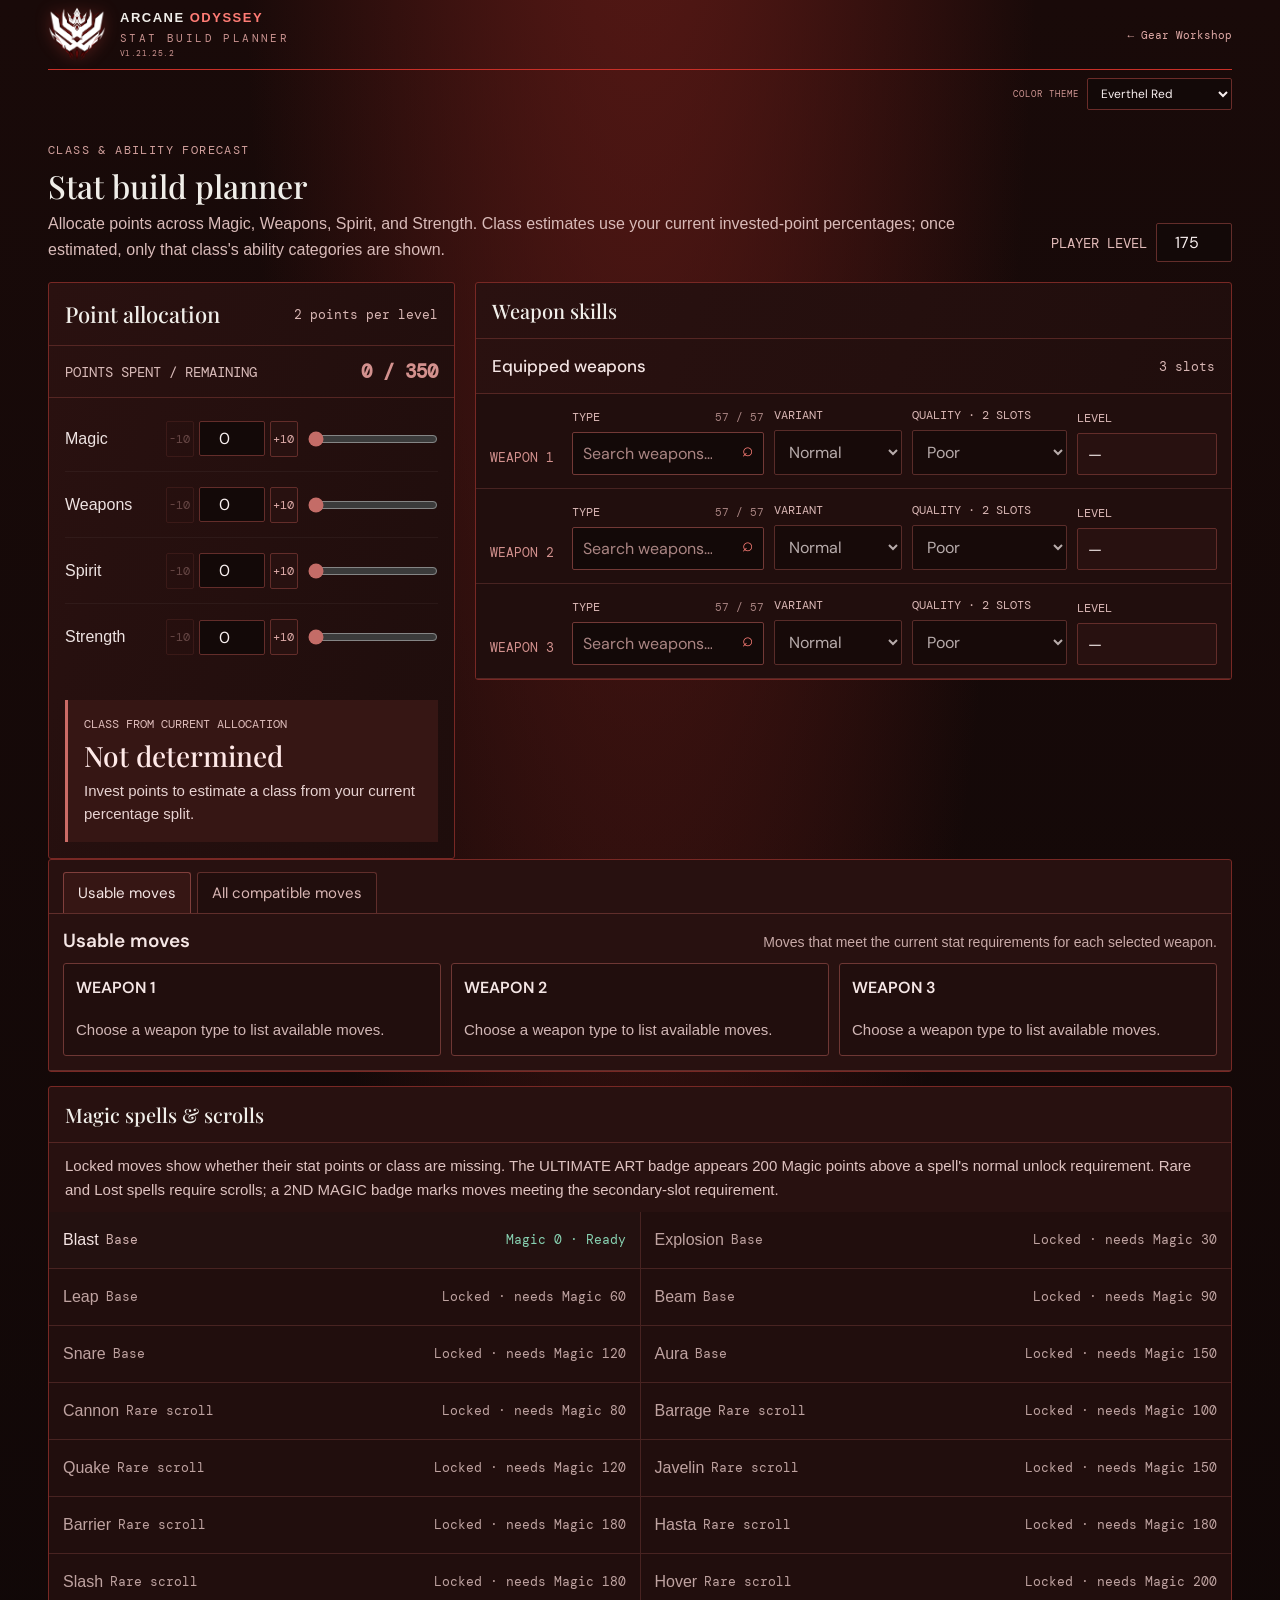
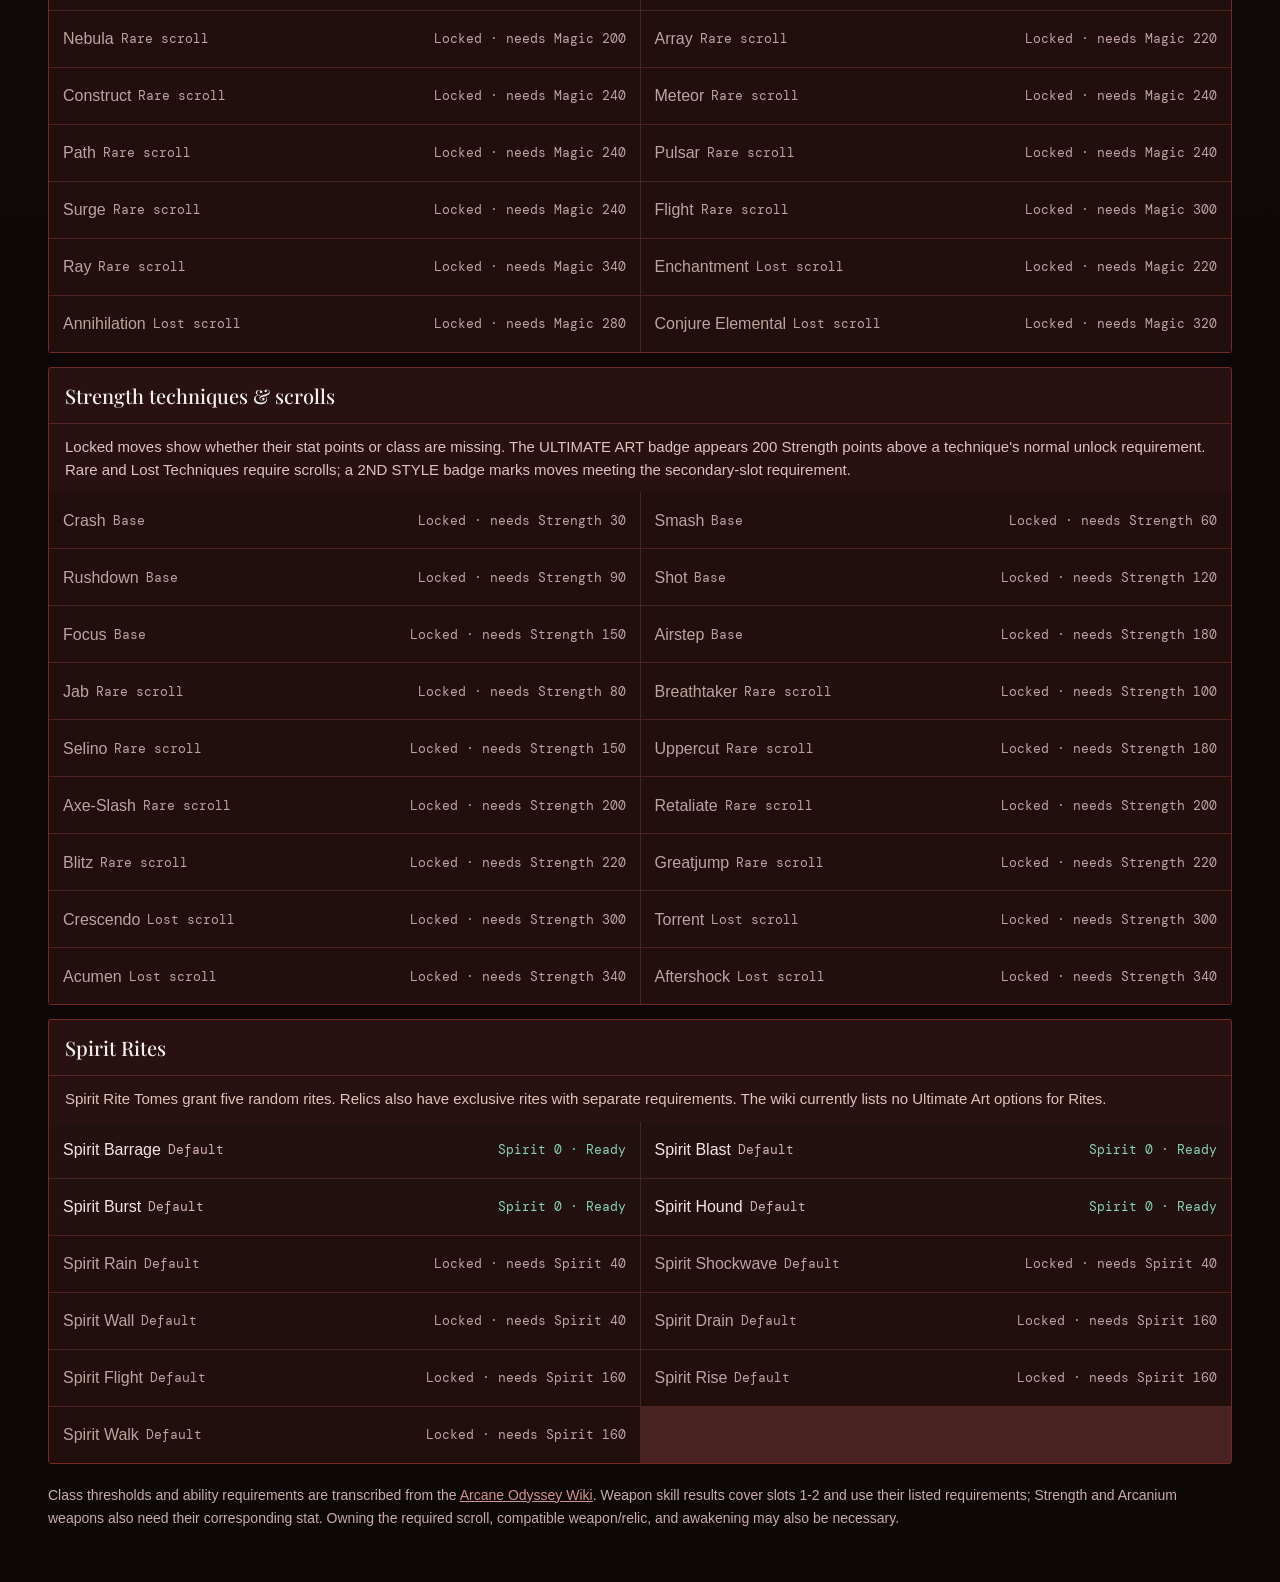
==== commit 2f093d56: "color themes" ====
--- a/stat-builds/index.html
+++ b/stat-builds/index.html
@@ -7,7 +7,8 @@
   <title>Stat Build Planner · Arcane Odyssey</title>
   <link rel="icon" type="image/png" href="../assets/everthel-4.2.png">
   <link rel="apple-touch-icon" href="../assets/everthel-4.2.png">
-  <link rel="stylesheet" href="../styles.css?v=game-version-label-20261112">
+  <link rel="stylesheet" href="../styles.css?v=theme-filter-health-fixes-20261112">
+  <script src="../theme.js?v=color-themes-readable-20261112" defer></script>
 </head>
 <body>
   <div class="planner-shell">
@@ -18,6 +19,14 @@
       </a>
       <a class="planner-back" href="../">← Gear Workshop</a>
     </header>
+    <div class="color-theme-bar">
+      <label for="theme-select">COLOR THEME</label>
+      <select id="theme-select" aria-label="Color theme">
+        <option value="crimson">Everthel Red</option>
+        <option value="blue">Blue</option>
+        <option value="dark">Dark</option>
+      </select>
+    </div>
     <main class="planner-main">
       <div class="planner-heading">
         <div>
--- a/styles.css
+++ b/styles.css
@@ -577,3 +577,255 @@
 .enhancement{grid-template-columns:1fr}
 .modifier-picker-group{display:flex;flex-direction:column;gap:6px;min-width:0}
 .modifier-picker-group>.modifier-note{display:block}
+
+.color-theme-bar{display:flex;justify-content:flex-end;align-items:center;gap:8px;padding:8px 0;color:#d09693}
+.color-theme-bar label{font:9px var(--mono);letter-spacing:1px}
+.color-theme-bar select{min-width:145px;padding:6px 9px;border:1px solid #6a2c29;border-radius:2px;background:#130908;color:#f8efef;font:12px var(--sans)}
+.color-theme-bar select:focus{border-color:#f55d55;outline:none;box-shadow:0 0 0 2px #ea3d3422}
+.planner-shell>.color-theme-bar{padding:8px 0 0}
+@media(max-width:700px){.color-theme-bar{padding:7px 0}}
+
+html[data-theme="blue"]{color-scheme:dark;--bg:#081321;--panel:#111f30;--panel2:#182b40;--border:#294867;--muted:#9bb1c8;--text:#e5edf5;--lime:#65b8ef;--green:#73d0bc;--orange:#80c8ff;--red:#ef8da7}
+html[data-theme="blue"] body{background:radial-gradient(ellipse at 50% -25%,#164574 0,transparent 46%),linear-gradient(180deg,#0d1b2c,#07101c 70%);color:var(--text)}
+html[data-theme="blue"] .topbar{background:#0d1c2d;border-color:#326ca0}
+html[data-theme="blue"] .brand b,html[data-theme="blue"] .brand-mark,html[data-theme="blue"] h1 span{color:#80c8ff}
+html[data-theme="blue"] .brand small{color:#91b5d5}
+html[data-theme="blue"] .brand .game-version{color:#80c8ff}
+html[data-theme="blue"] .button{border-color:#365b7d;background:#172b40;color:#e5edf5}
+html[data-theme="blue"] .button:hover{border-color:#65b8ef;background:#203d59}
+html[data-theme="blue"] .button-accent{border-color:#267bb5;background:#17699e;color:#fff}
+html[data-theme="blue"] .button-accent:hover{border-color:#80c8ff;background:#2182bd}
+html[data-theme="blue"] .share-build-actions{border-color:#294867;background:linear-gradient(120deg,#142b41,#0d1b2c)}
+html[data-theme="blue"] .share-build-label,html[data-theme="blue"] .saved-build-title{color:#91b5d5}
+html[data-theme="blue"] .saved-build-toolbar{border-color:#294867}
+html[data-theme="blue"] .saved-build-controls select,html[data-theme="blue"] .top-build-name input{border-color:#365b7d;background:#0b1725;color:#e5edf5}
+html[data-theme="blue"] .save-state{color:#91b5d5}
+html[data-theme="blue"] .workshop,html[data-theme="blue"] .summary{background:#101d2c;border-color:#32618a}
+html[data-theme="blue"] .gear-card{border-color:#2b4d6c;background:#142437}
+html[data-theme="blue"] .gear-card-header{background:linear-gradient(90deg,#3985bb24,transparent 72%)}
+html[data-theme="blue"] .slot-label,html[data-theme="blue"] .search-icon,html[data-theme="blue"] .item-result-type,html[data-theme="blue"] .equipped-tag{color:#80c8ff}
+html[data-theme="blue"] .field label,html[data-theme="blue"] .socket-title{color:#abc6df}
+html[data-theme="blue"] .field input,html[data-theme="blue"] .field select,html[data-theme="blue"] .socket input,html[data-theme="blue"] .socket select,html[data-theme="blue"] .stat-edit input,html[data-theme="blue"] .level-input input,html[data-theme="blue"] .ritual-controls select,html[data-theme="blue"] .class-picker select,html[data-theme="blue"] .magic-select-field select,html[data-theme="blue"] .planner-level input,html[data-theme="blue"] .planner-stat-input,html[data-theme="blue"] .planner-weapon-field select,html[data-theme="blue"] .planner-weapon-field input,html[data-theme="blue"] .color-theme-bar select{border-color:#365b7d;background:#0b1725;color:#e5edf5}
+html[data-theme="blue"] .field input:focus,html[data-theme="blue"] .field select:focus,html[data-theme="blue"] .socket input:focus,html[data-theme="blue"] .socket select:focus,html[data-theme="blue"] .color-theme-bar select:focus{border-color:#65b8ef;box-shadow:0 0 0 2px #65b8ef25}
+html[data-theme="blue"] .item-results,html[data-theme="blue"] .planner-weapon-search-results{border-color:#3979a9;background:#102338}
+html[data-theme="blue"] .item-result:hover,html[data-theme="blue"] .item-result.is-active,html[data-theme="blue"] .item-result.is-equipped,html[data-theme="blue"] .planner-weapon-search-result:hover,html[data-theme="blue"] .planner-weapon-search-result.is-active,html[data-theme="blue"] .planner-weapon-search-result.is-equipped{background:#65b8ef20}
+html[data-theme="blue"] .item-result-stats,html[data-theme="blue"] .base-stat-readout{color:#b5c9dc}
+html[data-theme="blue"] .filter-chip:has(input:checked){border-color:#65b8ef;color:#80c8ff;background:#65b8ef1b}
+html[data-theme="blue"] .filter-chip input{accent-color:#65b8ef}
+html[data-theme="blue"] .filter-chip input:not(:checked){border-color:#52728f;background:#102338}
+html[data-theme="blue"] .filter-chip input:checked::after{border-color:#fff}
+html[data-theme="blue"] .clear-filters:hover{color:#80c8ff}
+html[data-theme="blue"] .item-total-readout,html[data-theme="blue"] .efficiency-total,html[data-theme="blue"] .health-total{border-color:#38628a;background:#13283d}
+html[data-theme="blue"] .item-total-label,html[data-theme="blue"] .item-efficiency,html[data-theme="blue"] .efficiency-total>span,html[data-theme="blue"] .level-input,html[data-theme="blue"] .total-stat.primary span,html[data-theme="blue"] .total-stat.primary b,html[data-theme="blue"] .health-total>strong{color:#80c8ff}
+html[data-theme="blue"] .total-stat span,html[data-theme="blue"] .health-total small,html[data-theme="blue"] .efficiency-total>small,html[data-theme="blue"] .modifier-note{color:#b5c9dc}
+html[data-theme="blue"] .total-stat b,html[data-theme="blue"] .health-total small b{color:#e5edf5}
+html[data-theme="blue"] .socket-subtitle,html[data-theme="blue"] .socket-label{color:#91b5d5}
+html[data-theme="blue"] .enhancement,html[data-theme="blue"] .section-heading,html[data-theme="blue"] .level-row,html[data-theme="blue"] .ritual-controls,html[data-theme="blue"] .summary-foot{border-color:#294867}
+html[data-theme="blue"] .stat-planner-link,html[data-theme="blue"] .planner-class-result{border-color:#3478a7;background:#132d45;color:#e5edf5}
+html[data-theme="blue"] .stat-planner-link span,html[data-theme="blue"] .planner-points strong,html[data-theme="blue"] .planner-weapon-row>strong,html[data-theme="blue"] .planner-weapon-search-icon,html[data-theme="blue"] .planner-weapon-selected-tag{color:#80c8ff}
+html[data-theme="blue"] .planner-panel,html[data-theme="blue"] .planner-move-group{border-color:#315c7e;background:#112235}
+html[data-theme="blue"] .planner-topbar{border-color:#326ca0}
+html[data-theme="blue"] .planner-panel-heading,html[data-theme="blue"] .planner-move-header,html[data-theme="blue"] .planner-weapon-config,html[data-theme="blue"] .planner-weapon-tabs{border-color:#294867}
+html[data-theme="blue"] .planner-back,html[data-theme="blue"] .planner-panel-heading small{color:#91b5d5}
+html[data-theme="blue"] .planner-points,html[data-theme="blue"] .planner-weapon-field,html[data-theme="blue"] .planner-level,html[data-theme="blue"] .planner-move-note,html[data-theme="blue"] .planner-class-result p{color:#bfd0e0}
+html[data-theme="blue"] .planner-stat-row,html[data-theme="blue"] .planner-weapon-inputs,html[data-theme="blue"] .planner-move-list,html[data-theme="blue"] .planner-weapon-results{background:#203b55}
+html[data-theme="blue"] .planner-weapon-row,html[data-theme="blue"] .planner-move,html[data-theme="blue"] .planner-move.is-available,html[data-theme="blue"] .planner-weapon-available-card,html[data-theme="blue"] .planner-weapon-tab{background:#112235}
+html[data-theme="blue"] .planner-stat-label,html[data-theme="blue"] .planner-panel-heading h2,html[data-theme="blue"] .planner-move-header h2,html[data-theme="blue"] .planner-heading h1{color:#e5edf5}
+html[data-theme="blue"] .planner-step-button{border-color:#365b7d;background:#172b40;color:#bfd0e0}
+html[data-theme="blue"] .planner-step-button:hover:not(:disabled){border-color:#65b8ef;background:#203d59;color:#fff}
+html[data-theme="blue"] .planner-stat-slider{accent-color:#65b8ef}
+html[data-theme="blue"] .planner-weapon-tab[aria-selected="true"]{border-color:#3979a9}
+html[data-theme="blue"] .planner-move-name,html[data-theme="blue"] .planner-weapon-config .planner-panel-heading h3,html[data-theme="blue"] .planner-weapon-result-heading h4{color:#e5edf5}
+html[data-theme="blue"] .planner-move-kind,html[data-theme="blue"] .planner-move-status,html[data-theme="blue"] .planner-weapon-quality-summary,html[data-theme="blue"] .planner-weapon-section-heading p{color:#b5c9dc}
+html[data-theme="blue"] .planner-weapon-tab[aria-selected="true"],html[data-theme="blue"] .planner-weapon-result-heading{background:#1b3550;color:#e5edf5}
+html[data-theme="blue"] .planner-weapon-available-card,html[data-theme="blue"] .planner-weapon-result{border-color:#315c7e}
+html[data-theme="blue"] .planner-class-result strong,html[data-theme="blue"] .planner-weapon-available-card>strong,html[data-theme="blue"] .planner-weapon-result-heading strong{color:#73d0bc}
+html[data-theme="blue"] .planner-move.is-available .planner-move-status{color:#73d0bc}
+html[data-theme="blue"] .planner-heading p,html[data-theme="blue"] .planner-footer{color:#bfd0e0}
+html[data-theme="blue"] .color-theme-bar{color:#91b5d5}
+html[data-theme="blue"] .color-theme-bar select{border-color:#365b7d;background:#0b1725;color:#e5edf5}
+html[data-theme="blue"] ::selection{background:#65b8ef66;color:#fff}
+html[data-theme="blue"] ::-webkit-scrollbar-track{background:#081321}
+html[data-theme="blue"] ::-webkit-scrollbar-thumb{background:#365b7d;border-color:#081321}
+
+html[data-theme="light"]{color-scheme:light;--bg:#edf0f3;--panel:#fff;--panel2:#f4f6f8;--border:#c8cdd3;--muted:#68717c;--text:#252b33;--lime:#687887;--green:#237d62;--orange:#4e5965;--red:#a44d57}
+html[data-theme="light"] body{background:linear-gradient(180deg,#f7f8fa,#e9edf1);color:#252b33}
+html[data-theme="light"] .topbar{background:#f8f9fa;border-color:#d5d9de}
+html[data-theme="light"] .brand,html[data-theme="light"] .brand b{color:#28313b}
+html[data-theme="light"] .brand small{color:#58636f}
+html[data-theme="light"] .brand .game-version{color:#58636f}
+html[data-theme="light"] .button{border-color:#c3c9cf;background:#f1f3f5;color:#303944}
+html[data-theme="light"] .button:hover{border-color:#7e8995;background:#e6e9ec}
+html[data-theme="light"] .button-accent{border-color:#5b6672;background:#65717d;color:#fff}
+html[data-theme="light"] .button-accent:hover{border-color:#424c56;background:#505b66;color:#fff}
+html[data-theme="light"] .share-build-actions{border-color:#d1d6db;background:linear-gradient(120deg,#f1f3f5,#e8ebee)}
+html[data-theme="light"] .share-build-label,html[data-theme="light"] .saved-build-title{color:#59636e}
+html[data-theme="light"] .saved-build-toolbar{border-color:#d5d9de}
+html[data-theme="light"] .saved-build-controls select,html[data-theme="light"] .top-build-name input{border-color:#c3c9cf;background:#fff;color:#252b33}
+html[data-theme="light"] .save-state{color:#59636e}
+html[data-theme="light"] .workshop,html[data-theme="light"] .summary{background:#fff;border-color:#cbd1d7;box-shadow:0 8px 26px #19263412}
+html[data-theme="light"] .gear-card{border-color:#cbd1d7;background:#fbfcfd}
+html[data-theme="light"] .gear-card-header{border-color:#e4e7ea;background:linear-gradient(90deg,#606e7b0b,transparent 72%)}
+html[data-theme="light"] .slot-label,html[data-theme="light"] .search-icon,html[data-theme="light"] .item-result-type,html[data-theme="light"] .equipped-tag{color:#536373}
+html[data-theme="light"] .eyebrow,html[data-theme="light"] .field label,html[data-theme="light"] .socket-title,html[data-theme="light"] .level-row label{color:#59636e}
+html[data-theme="light"] .intro p,html[data-theme="light"] .planner-heading p,html[data-theme="light"] .planner-footer{color:#4c5661}
+html[data-theme="light"] .field input,html[data-theme="light"] .field select,html[data-theme="light"] .socket input,html[data-theme="light"] .socket select,html[data-theme="light"] .stat-edit input,html[data-theme="light"] .level-input input,html[data-theme="light"] .ritual-controls select,html[data-theme="light"] .class-picker select,html[data-theme="light"] .magic-select-field select,html[data-theme="light"] .planner-level input,html[data-theme="light"] .planner-stat-input,html[data-theme="light"] .planner-weapon-field select,html[data-theme="light"] .planner-weapon-field input,html[data-theme="light"] .color-theme-bar select{border-color:#c3c9cf;background:#fff;color:#252b33}
+html[data-theme="light"] .field input:focus,html[data-theme="light"] .field select:focus,html[data-theme="light"] .socket input:focus,html[data-theme="light"] .socket select:focus,html[data-theme="light"] .color-theme-bar select:focus{border-color:#65717d;box-shadow:0 0 0 2px #65717d22}
+html[data-theme="light"] .item-results,html[data-theme="light"] .planner-weapon-search-results{border-color:#b9c1c9;background:#fff;box-shadow:0 12px 30px #1926341f}
+html[data-theme="light"] .item-result,html[data-theme="light"] .planner-weapon-search-result{color:#252b33}
+html[data-theme="light"] .item-result:hover,html[data-theme="light"] .item-result.is-active,html[data-theme="light"] .item-result.is-equipped,html[data-theme="light"] .planner-weapon-search-result:hover,html[data-theme="light"] .planner-weapon-search-result.is-active,html[data-theme="light"] .planner-weapon-search-result.is-equipped{background:#66778818}
+html[data-theme="light"] .item-result-stats,html[data-theme="light"] .base-stat-readout{color:#59636e}
+html[data-theme="light"] .filter-chip{border-color:#c5cbd1;background:#f8f9fa;color:#4f5964}
+html[data-theme="light"] .filter-chip:has(input:checked){border-color:#647382;color:#354454;background:#64738218}
+html[data-theme="light"] .filter-chip input{accent-color:#596a7b;border-color:#aeb6bf;background:#fff}
+html[data-theme="light"] .filter-chip input:checked{border-color:#596a7b;background:#596a7b}
+html[data-theme="light"] .filter-chip input:checked::after{border-color:#fff}
+html[data-theme="light"] .item-total-readout,html[data-theme="light"] .efficiency-total,html[data-theme="light"] .health-total{border-color:#cbd1d7;background:#f2f4f6}
+html[data-theme="light"] .item-total-label,html[data-theme="light"] .item-efficiency,html[data-theme="light"] .efficiency-total>span,html[data-theme="light"] .total-stat.primary span,html[data-theme="light"] .total-stat.primary b,html[data-theme="light"] .health-total>strong,html[data-theme="light"] .level-input{color:#43515f}
+html[data-theme="light"] .item-total-stats,html[data-theme="light"] .total-stat span,html[data-theme="light"] .efficiency-total>small,html[data-theme="light"] .health-total small,html[data-theme="light"] .modifier-note{color:#4d5863}
+html[data-theme="light"] .total-stat b,html[data-theme="light"] .health-total small b{color:#252b33}
+html[data-theme="light"] .socket-subtitle,html[data-theme="light"] .socket-label{color:#68717c}
+html[data-theme="light"] .enhancement,html[data-theme="light"] .section-heading,html[data-theme="light"] .level-row,html[data-theme="light"] .ritual-controls,html[data-theme="light"] .summary-foot{border-color:#d8dde2}
+html[data-theme="light"] .stat-planner-link,html[data-theme="light"] .planner-class-result{border-color:#bec6ce;background:#eef1f4;color:#252b33}
+html[data-theme="light"] .stat-planner-link span,html[data-theme="light"] .planner-points strong,html[data-theme="light"] .planner-weapon-row>strong,html[data-theme="light"] .planner-weapon-search-icon,html[data-theme="light"] .planner-weapon-selected-tag{color:#435b72}
+html[data-theme="light"] .planner-panel,html[data-theme="light"] .planner-move-group{border-color:#c6cdd4;background:#fff}
+html[data-theme="light"] .planner-topbar{border-color:#c3cbd2}
+html[data-theme="light"] .planner-panel-heading,html[data-theme="light"] .planner-move-header,html[data-theme="light"] .planner-weapon-config,html[data-theme="light"] .planner-weapon-tabs{border-color:#d9dee3}
+html[data-theme="light"] .planner-back,html[data-theme="light"] .planner-panel-heading small{color:#59636e}
+html[data-theme="light"] .planner-points,html[data-theme="light"] .planner-weapon-field,html[data-theme="light"] .planner-level,html[data-theme="light"] .planner-move-note,html[data-theme="light"] .planner-class-result p{color:#4d5863}
+html[data-theme="light"] .planner-stat-row,html[data-theme="light"] .planner-weapon-inputs,html[data-theme="light"] .planner-move-list,html[data-theme="light"] .planner-weapon-results{background:#dce1e6}
+html[data-theme="light"] .planner-weapon-row,html[data-theme="light"] .planner-move,html[data-theme="light"] .planner-move.is-available,html[data-theme="light"] .planner-weapon-available-card,html[data-theme="light"] .planner-weapon-tab{background:#f8f9fa}
+html[data-theme="light"] .planner-stat-label,html[data-theme="light"] .planner-panel-heading h2,html[data-theme="light"] .planner-move-header h2,html[data-theme="light"] .planner-heading h1,html[data-theme="light"] .planner-move-name,html[data-theme="light"] .planner-weapon-config .planner-panel-heading h3,html[data-theme="light"] .planner-weapon-result-heading h4{color:#252b33}
+html[data-theme="light"] .planner-move-kind,html[data-theme="light"] .planner-move-status,html[data-theme="light"] .planner-weapon-quality-summary,html[data-theme="light"] .planner-weapon-section-heading p{color:#59636e}
+html[data-theme="light"] .planner-weapon-tab[aria-selected="true"],html[data-theme="light"] .planner-weapon-result-heading{background:#e8ebee;color:#252b33}
+html[data-theme="light"] .planner-weapon-available-card,html[data-theme="light"] .planner-weapon-result{border-color:#cbd1d7}
+html[data-theme="light"] .planner-step-button{border-color:#c3c9cf;background:#eef0f2;color:#43505e}
+html[data-theme="light"] .planner-step-button:hover:not(:disabled){border-color:#697582;background:#e2e6e9;color:#252b33}
+html[data-theme="light"] .planner-stat-slider{accent-color:#65717d}
+html[data-theme="light"] .planner-weapon-tab{border-color:#cbd1d7;color:#43505e}
+html[data-theme="light"] .planner-class-result strong,html[data-theme="light"] .planner-weapon-available-card>strong,html[data-theme="light"] .planner-weapon-result-heading strong{color:#237d62}
+html[data-theme="light"] .planner-move.is-available .planner-move-status{color:#237d62}
+html[data-theme="light"] .color-theme-bar{color:#59636e}
+html[data-theme="light"] .color-theme-bar select{border-color:#c3c9cf;background:#fff;color:#252b33}
+html[data-theme="light"] .planner-heading .eyebrow,html[data-theme="light"] .planner-class-result span{color:#59636e}
+html[data-theme="light"] .planner-move-list .planner-move.is-locked{background:#f0f2f4}
+html[data-theme="light"] .planner-move.is-locked .planner-move-name,html[data-theme="light"] .planner-move.is-locked .planner-move-kind,html[data-theme="light"] .planner-move.is-locked .planner-move-status{color:#707984}
+html[data-theme="light"] .planner-secondary-badge{border-color:#87959f;color:#237d62}
+html[data-theme="light"] .planner-ultimate-art-badge{border-color:#ac9560;background:#f5f0e2;color:#78602c}
+html[data-theme="light"] .stat-planner-link:hover{border-color:#687887;background:#e7ebef}
+html[data-theme="light"] .fineprint,html[data-theme="light"] footer{color:#626c76}
+html[data-theme="light"] .toast{background:#35414c;color:#fff}
+html[data-theme="light"] ::selection{background:#7d8c9a55;color:#1b2229}
+html[data-theme="light"] ::-webkit-scrollbar-track{background:#edf0f3}
+html[data-theme="light"] ::-webkit-scrollbar-thumb{background:#b4bdc6;border-color:#edf0f3}
+
+html[data-theme="dark"]{color-scheme:dark;--bg:#111315;--panel:#1b1e21;--panel2:#24282c;--border:#3b4147;--muted:#a2a8ae;--text:#e5e7e9;--lime:#aeb5bc;--green:#81b4a1;--orange:#c5cbd1;--red:#b7a3a5}
+html[data-theme="dark"] body{background:radial-gradient(ellipse at 50% -25%,#353a40 0,transparent 46%),linear-gradient(180deg,#1d2023,#101214 70%);color:#e5e7e9}
+html[data-theme="dark"] .topbar{background:#1b1e21;border-color:#464c52}
+html[data-theme="dark"] .brand b,html[data-theme="dark"] .brand-mark,html[data-theme="dark"] h1 span{color:#d1d5d9}
+html[data-theme="dark"] .brand small,html[data-theme="dark"] .brand .game-version{color:#aeb4ba}
+html[data-theme="dark"] .button{border-color:#484e54;background:#292d31;color:#e5e7e9}
+html[data-theme="dark"] .button:hover{border-color:#aab1b8;background:#34393e}
+html[data-theme="dark"] .button-accent{border-color:#747c84;background:#626a72;color:#fff}
+html[data-theme="dark"] .button-accent:hover{border-color:#c0c6cc;background:#757e86;color:#fff}
+html[data-theme="dark"] .share-build-actions{border-color:#41474d;background:linear-gradient(120deg,#25292d,#1b1e21)}
+html[data-theme="dark"] .share-build-label,html[data-theme="dark"] .saved-build-title{color:#b5bbc1}
+html[data-theme="dark"] .saved-build-toolbar{border-color:#3d4349}
+html[data-theme="dark"] .saved-build-controls select,html[data-theme="dark"] .top-build-name input{border-color:#4b5259;background:#151719;color:#e5e7e9}
+html[data-theme="dark"] .save-state{color:#b5bbc1}
+html[data-theme="dark"] .workshop,html[data-theme="dark"] .summary{background:#1b1e21;border-color:#484e54}
+html[data-theme="dark"] .gear-card{border-color:#3e444a;background:#222629}
+html[data-theme="dark"] .gear-card-header{border-color:#3b4045;background:linear-gradient(90deg,#aeb5bc10,transparent 72%)}
+html[data-theme="dark"] .slot-label,html[data-theme="dark"] .search-icon,html[data-theme="dark"] .item-result-type,html[data-theme="dark"] .equipped-tag{color:#c4cbd1}
+html[data-theme="dark"] .field label,html[data-theme="dark"] .socket-title,html[data-theme="dark"] .level-row label{color:#bbc1c7}
+html[data-theme="dark"] .field input,html[data-theme="dark"] .field select,html[data-theme="dark"] .socket input,html[data-theme="dark"] .socket select,html[data-theme="dark"] .stat-edit input,html[data-theme="dark"] .level-input input,html[data-theme="dark"] .ritual-controls select,html[data-theme="dark"] .class-picker select,html[data-theme="dark"] .magic-select-field select,html[data-theme="dark"] .planner-level input,html[data-theme="dark"] .planner-stat-input,html[data-theme="dark"] .planner-weapon-field select,html[data-theme="dark"] .planner-weapon-field input,html[data-theme="dark"] .color-theme-bar select{border-color:#4b5259;background:#151719;color:#e5e7e9}
+html[data-theme="dark"] .field input:focus,html[data-theme="dark"] .field select:focus,html[data-theme="dark"] .socket input:focus,html[data-theme="dark"] .socket select:focus,html[data-theme="dark"] .color-theme-bar select:focus{border-color:#aeb5bc;box-shadow:0 0 0 2px #aeb5bc22}
+html[data-theme="dark"] .item-results,html[data-theme="dark"] .planner-weapon-search-results{border-color:#50575e;background:#202428}
+html[data-theme="dark"] .item-result:hover,html[data-theme="dark"] .item-result.is-active,html[data-theme="dark"] .item-result.is-equipped,html[data-theme="dark"] .planner-weapon-search-result:hover,html[data-theme="dark"] .planner-weapon-search-result.is-active,html[data-theme="dark"] .planner-weapon-search-result.is-equipped{background:#aeb5bc1c}
+html[data-theme="dark"] .item-result-stats,html[data-theme="dark"] .base-stat-readout{color:#bac0c6}
+html[data-theme="dark"] .filter-chip:has(input:checked){border-color:#aeb5bc;color:#e2e5e8;background:#aeb5bc1c}
+html[data-theme="dark"] .filter-chip input{accent-color:#aeb5bc}
+html[data-theme="dark"] .filter-chip input:not(:checked){border-color:#5a6168;background:#202428}
+html[data-theme="dark"] .filter-chip input:checked::after{border-color:#181b1e}
+html[data-theme="dark"] .item-total-readout,html[data-theme="dark"] .efficiency-total,html[data-theme="dark"] .health-total{border-color:#454b51;background:#24282c}
+html[data-theme="dark"] .item-total-label,html[data-theme="dark"] .item-efficiency,html[data-theme="dark"] .efficiency-total>span,html[data-theme="dark"] .total-stat.primary span,html[data-theme="dark"] .total-stat.primary b,html[data-theme="dark"] .health-total>strong,html[data-theme="dark"] .level-input{color:#d1d5d9}
+html[data-theme="dark"] .total-stat span,html[data-theme="dark"] .health-total small,html[data-theme="dark"] .efficiency-total>small,html[data-theme="dark"] .modifier-note{color:#b5bbc1}
+html[data-theme="dark"] .total-stat b,html[data-theme="dark"] .health-total small b{color:#eceeef}
+html[data-theme="dark"] .socket-subtitle,html[data-theme="dark"] .socket-label{color:#aab1b7}
+html[data-theme="dark"] .enhancement,html[data-theme="dark"] .section-heading,html[data-theme="dark"] .level-row,html[data-theme="dark"] .ritual-controls,html[data-theme="dark"] .summary-foot{border-color:#3d4349}
+html[data-theme="dark"] .stat-planner-link,html[data-theme="dark"] .planner-class-result{border-color:#4a5158;background:#282c30;color:#e5e7e9}
+html[data-theme="dark"] .stat-planner-link span,html[data-theme="dark"] .planner-points strong,html[data-theme="dark"] .planner-weapon-row>strong,html[data-theme="dark"] .planner-weapon-search-icon,html[data-theme="dark"] .planner-weapon-selected-tag{color:#d1d5d9}
+html[data-theme="dark"] .planner-panel,html[data-theme="dark"] .planner-move-group{border-color:#444a50;background:#1e2225}
+html[data-theme="dark"] .planner-topbar{border-color:#464c52}
+html[data-theme="dark"] .planner-panel-heading,html[data-theme="dark"] .planner-move-header,html[data-theme="dark"] .planner-weapon-config,html[data-theme="dark"] .planner-weapon-tabs{border-color:#3d4349}
+html[data-theme="dark"] .planner-back,html[data-theme="dark"] .planner-panel-heading small{color:#b5bbc1}
+html[data-theme="dark"] .planner-points,html[data-theme="dark"] .planner-weapon-field,html[data-theme="dark"] .planner-level,html[data-theme="dark"] .planner-move-note,html[data-theme="dark"] .planner-class-result p{color:#c3c8cd}
+html[data-theme="dark"] .planner-stat-row,html[data-theme="dark"] .planner-weapon-inputs,html[data-theme="dark"] .planner-move-list,html[data-theme="dark"] .planner-weapon-results{background:#343a3f}
+html[data-theme="dark"] .planner-weapon-row,html[data-theme="dark"] .planner-move,html[data-theme="dark"] .planner-move.is-available,html[data-theme="dark"] .planner-weapon-available-card,html[data-theme="dark"] .planner-weapon-tab{background:#1e2225}
+html[data-theme="dark"] .planner-stat-label,html[data-theme="dark"] .planner-panel-heading h2,html[data-theme="dark"] .planner-move-header h2,html[data-theme="dark"] .planner-heading h1,html[data-theme="dark"] .planner-move-name,html[data-theme="dark"] .planner-weapon-config .planner-panel-heading h3,html[data-theme="dark"] .planner-weapon-result-heading h4{color:#e5e7e9}
+html[data-theme="dark"] .planner-move-kind,html[data-theme="dark"] .planner-move-status,html[data-theme="dark"] .planner-weapon-quality-summary,html[data-theme="dark"] .planner-weapon-section-heading p{color:#b5bbc1}
+html[data-theme="dark"] .planner-weapon-tab[aria-selected="true"],html[data-theme="dark"] .planner-weapon-result-heading{background:#30353a;color:#e5e7e9}
+html[data-theme="dark"] .planner-weapon-available-card,html[data-theme="dark"] .planner-weapon-result{border-color:#454b51}
+html[data-theme="dark"] .planner-step-button{border-color:#4b5259;background:#292d31;color:#c3c8cd}
+html[data-theme="dark"] .planner-step-button:hover:not(:disabled){border-color:#aeb5bc;background:#34393e;color:#fff}
+html[data-theme="dark"] .planner-stat-slider{accent-color:#aeb5bc}
+html[data-theme="dark"] .planner-class-result strong,html[data-theme="dark"] .planner-weapon-available-card>strong,html[data-theme="dark"] .planner-weapon-result-heading strong{color:#81b4a1}
+html[data-theme="dark"] .planner-move.is-available .planner-move-status{color:#81b4a1}
+html[data-theme="dark"] .planner-heading p,html[data-theme="dark"] .planner-footer{color:#c3c8cd}
+html[data-theme="dark"] .color-theme-bar{color:#b5bbc1}
+html[data-theme="dark"] ::selection{background:#aeb5bc55;color:#fff}
+html[data-theme="dark"] ::-webkit-scrollbar-track{background:#111315}
+html[data-theme="dark"] ::-webkit-scrollbar-thumb{background:#454b51;border-color:#111315}
+
+html[data-theme="blue"] .class-picker{border-color:#315c7e;background:linear-gradient(110deg,#142c43,#102338)}
+html[data-theme="blue"] .class-picker label,html[data-theme="blue"] .magic-select-field{color:#abc6df}
+html[data-theme="blue"] .class-picker small,html[data-theme="blue"] .magic-wiki-note{color:#bfd0e0}
+html[data-theme="blue"] .class-picker a,html[data-theme="blue"] .magic-wiki-link{color:#80c8ff;border-color:#3979a9}
+html[data-theme="blue"] .class-picker a:hover,html[data-theme="blue"] .magic-wiki-link:hover{color:#c5e8ff}
+html[data-theme="blue"] .magic-controls{border-color:#294867}
+
+html[data-theme="light"] .class-picker{border-color:#c6cdd4;background:linear-gradient(110deg,#f5f6f7,#edf0f3)}
+html[data-theme="light"] .class-picker label,html[data-theme="light"] .magic-select-field{color:#43505e}
+html[data-theme="light"] .class-picker small,html[data-theme="light"] .magic-wiki-note{color:#4d5863}
+html[data-theme="light"] .class-picker a,html[data-theme="light"] .magic-wiki-link{color:#435b72;border-color:#9ba8b5}
+html[data-theme="light"] .class-picker a:hover,html[data-theme="light"] .magic-wiki-link:hover{color:#263d53}
+html[data-theme="light"] .magic-controls{border-color:#d9dee3}
+html[data-theme="light"] .stat-icon{padding:2px;border-radius:4px;background:#e2e6ea;filter:drop-shadow(0 1px 1px #0002)}
+html[data-theme="light"] .stat-icon-fallback{border-color:#89939d;background:#e2e6ea;color:#303944}
+
+html[data-theme="dark"] .class-picker{border-color:#444a50;background:linear-gradient(110deg,#25292d,#1e2225)}
+html[data-theme="dark"] .class-picker label,html[data-theme="dark"] .magic-select-field{color:#c3c8cd}
+html[data-theme="dark"] .class-picker small,html[data-theme="dark"] .magic-wiki-note{color:#b5bbc1}
+html[data-theme="dark"] .class-picker a,html[data-theme="dark"] .magic-wiki-link{color:#d1d5d9;border-color:#6b7279}
+html[data-theme="dark"] .class-picker a:hover,html[data-theme="dark"] .magic-wiki-link:hover{color:#fff}
+html[data-theme="dark"] .magic-controls{border-color:#3d4349}
+
+html[data-theme="blue"] .gear-card-header{border-color:#2b4d6c}
+html[data-theme="blue"] .total-stat{border-color:#294867}
+html[data-theme="blue"] .stat-icon-fallback{border-color:#52728f;color:#bfd0e0}
+html[data-theme="blue"] .button-wide span{color:#80c8ff}
+html[data-theme="blue"] .clear-all-button,html[data-theme="blue"] .clear-slot-button{border-color:#365b7d;background:#65b8ef10;color:#9bc9ef}
+html[data-theme="blue"] .clear-all-button:hover,html[data-theme="blue"] .clear-slot-button:not(:disabled):hover{border-color:#65b8ef;background:#65b8ef20;color:#d4edff}
+html[data-theme="blue"] .item-picker .item-search:focus,html[data-theme="blue"] .option-picker .item-search:focus,html[data-theme="blue"] .planner-weapon-search:focus,html[data-theme="blue"] .class-picker select:focus,html[data-theme="blue"] .magic-select-field select:focus,html[data-theme="blue"] .import-panel textarea:focus,html[data-theme="blue"] .top-build-name input:focus,html[data-theme="blue"] .saved-build-controls select:focus{border-color:#65b8ef;outline:none;box-shadow:0 0 0 2px #65b8ef25}
+html[data-theme="blue"] .source-note a{color:#80c8ff;border-color:#3979a9}
+html[data-theme="blue"] .eyebrow,html[data-theme="blue"] .top-build-name,html[data-theme="blue"] footer,html[data-theme="blue"] .fineprint{color:#91b5d5}
+html[data-theme="blue"] .item-picker .item-search::placeholder,html[data-theme="blue"] .option-picker .item-search::placeholder,html[data-theme="blue"] .planner-weapon-search::placeholder,html[data-theme="blue"] .item-count{color:#91b5d5}
+html[data-theme="blue"] .efficiency-total>strong{color:#80c8ff}
+html[data-theme="blue"] .planner-points{border-color:#294867}
+html[data-theme="blue"] .filter-chip{border-color:#365b7d;color:#b5c9dc}
+html[data-theme="blue"] .health-total>span{color:#91b5d5}
+
+html[data-theme="dark"] .gear-card-header{border-color:#3b4045}
+html[data-theme="dark"] .total-stat{border-color:#3d4349}
+html[data-theme="dark"] .stat-icon-fallback{border-color:#5a6168;color:#c3c8cd}
+html[data-theme="dark"] .button-wide span{color:#d1d5d9}
+html[data-theme="dark"] .clear-all-button,html[data-theme="dark"] .clear-slot-button{border-color:#4b5259;background:#aeb5bc10;color:#c3c8cd}
+html[data-theme="dark"] .clear-all-button:hover,html[data-theme="dark"] .clear-slot-button:not(:disabled):hover{border-color:#aeb5bc;background:#aeb5bc1c;color:#fff}
+html[data-theme="dark"] .item-picker .item-search:focus,html[data-theme="dark"] .option-picker .item-search:focus,html[data-theme="dark"] .planner-weapon-search:focus,html[data-theme="dark"] .class-picker select:focus,html[data-theme="dark"] .magic-select-field select:focus,html[data-theme="dark"] .import-panel textarea:focus,html[data-theme="dark"] .top-build-name input:focus,html[data-theme="dark"] .saved-build-controls select:focus{border-color:#aeb5bc;outline:none;box-shadow:0 0 0 2px #aeb5bc22}
+html[data-theme="dark"] .source-note a{color:#d1d5d9;border-color:#6b7279}
+html[data-theme="dark"] .eyebrow,html[data-theme="dark"] .top-build-name,html[data-theme="dark"] footer,html[data-theme="dark"] .fineprint{color:#b5bbc1}
+html[data-theme="dark"] .item-picker .item-search::placeholder,html[data-theme="dark"] .option-picker .item-search::placeholder,html[data-theme="dark"] .planner-weapon-search::placeholder,html[data-theme="dark"] .item-count{color:#aab1b7}
+html[data-theme="dark"] .efficiency-total>strong{color:#d1d5d9}
+html[data-theme="dark"] .planner-points{border-color:#3d4349}
+html[data-theme="dark"] .filter-chip{border-color:#4b5259;color:#b5bbc1}
+html[data-theme="dark"] .health-total>span{color:#b5bbc1}
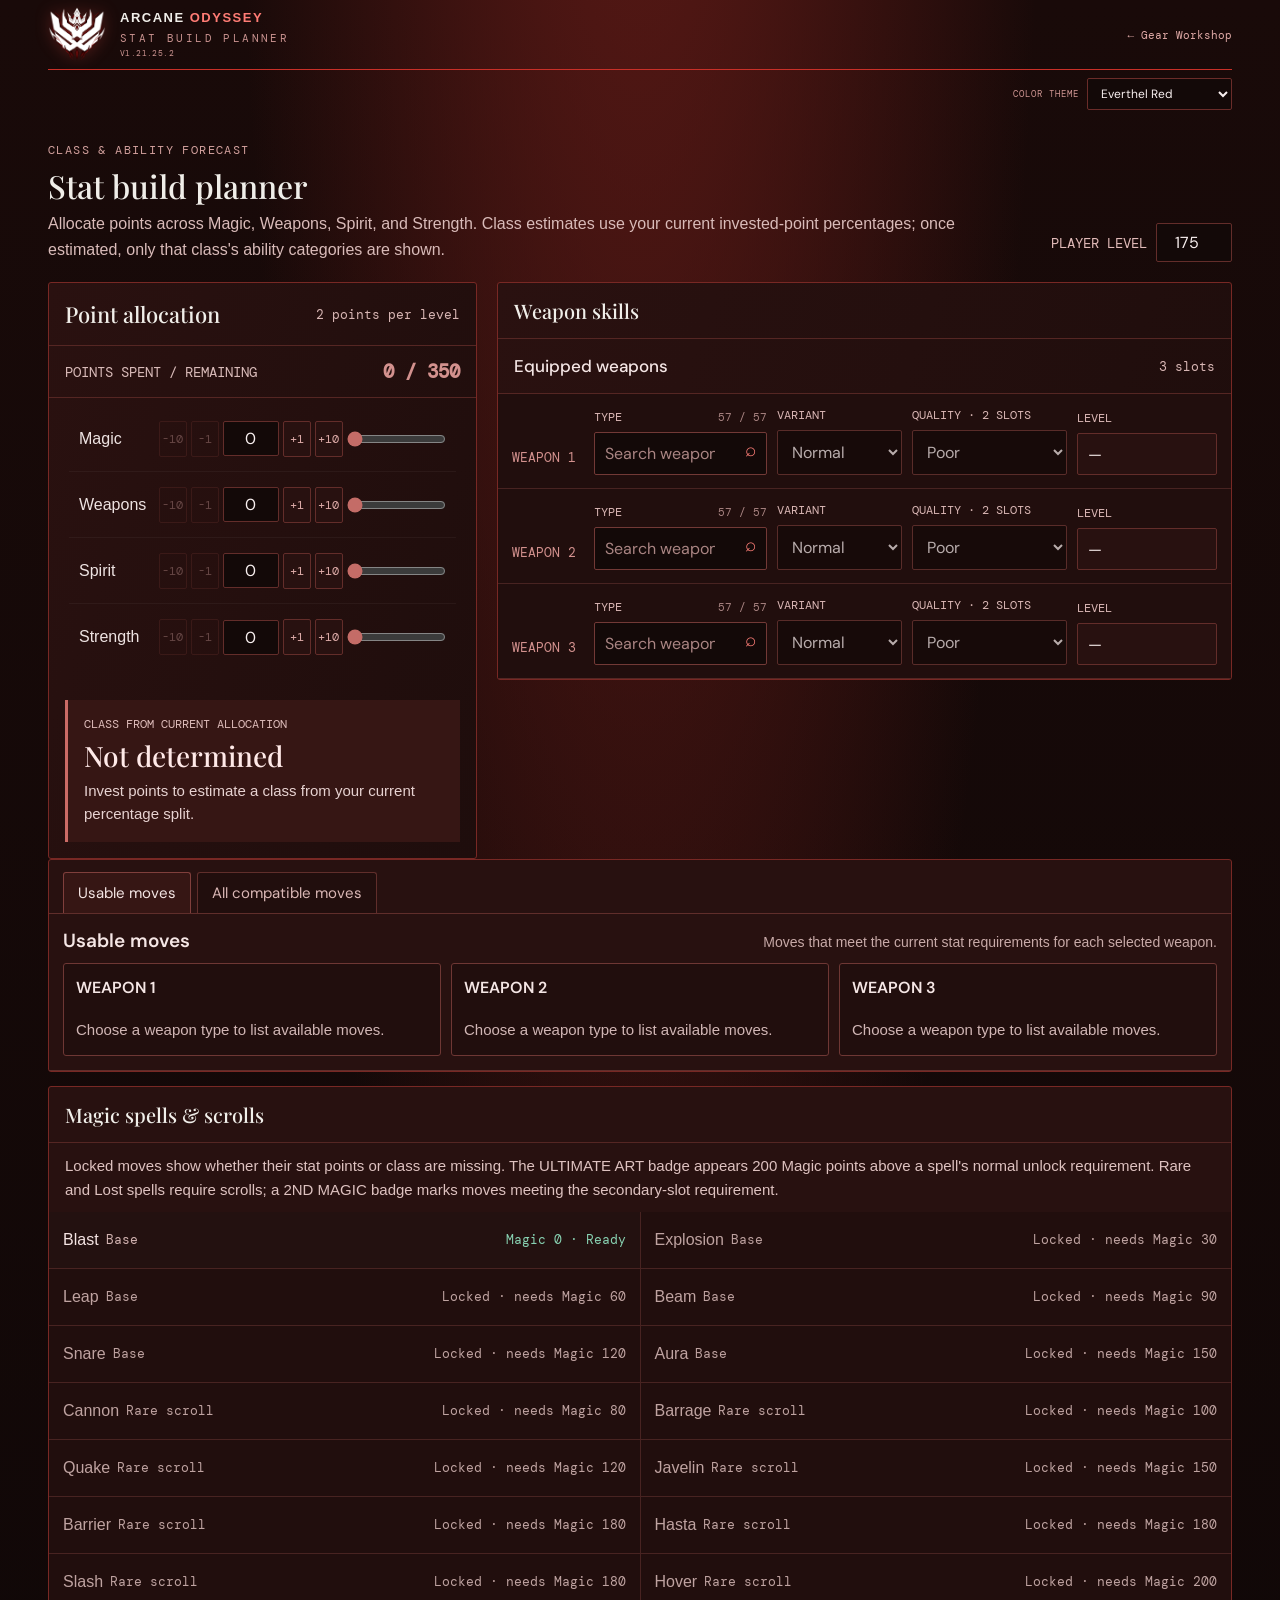
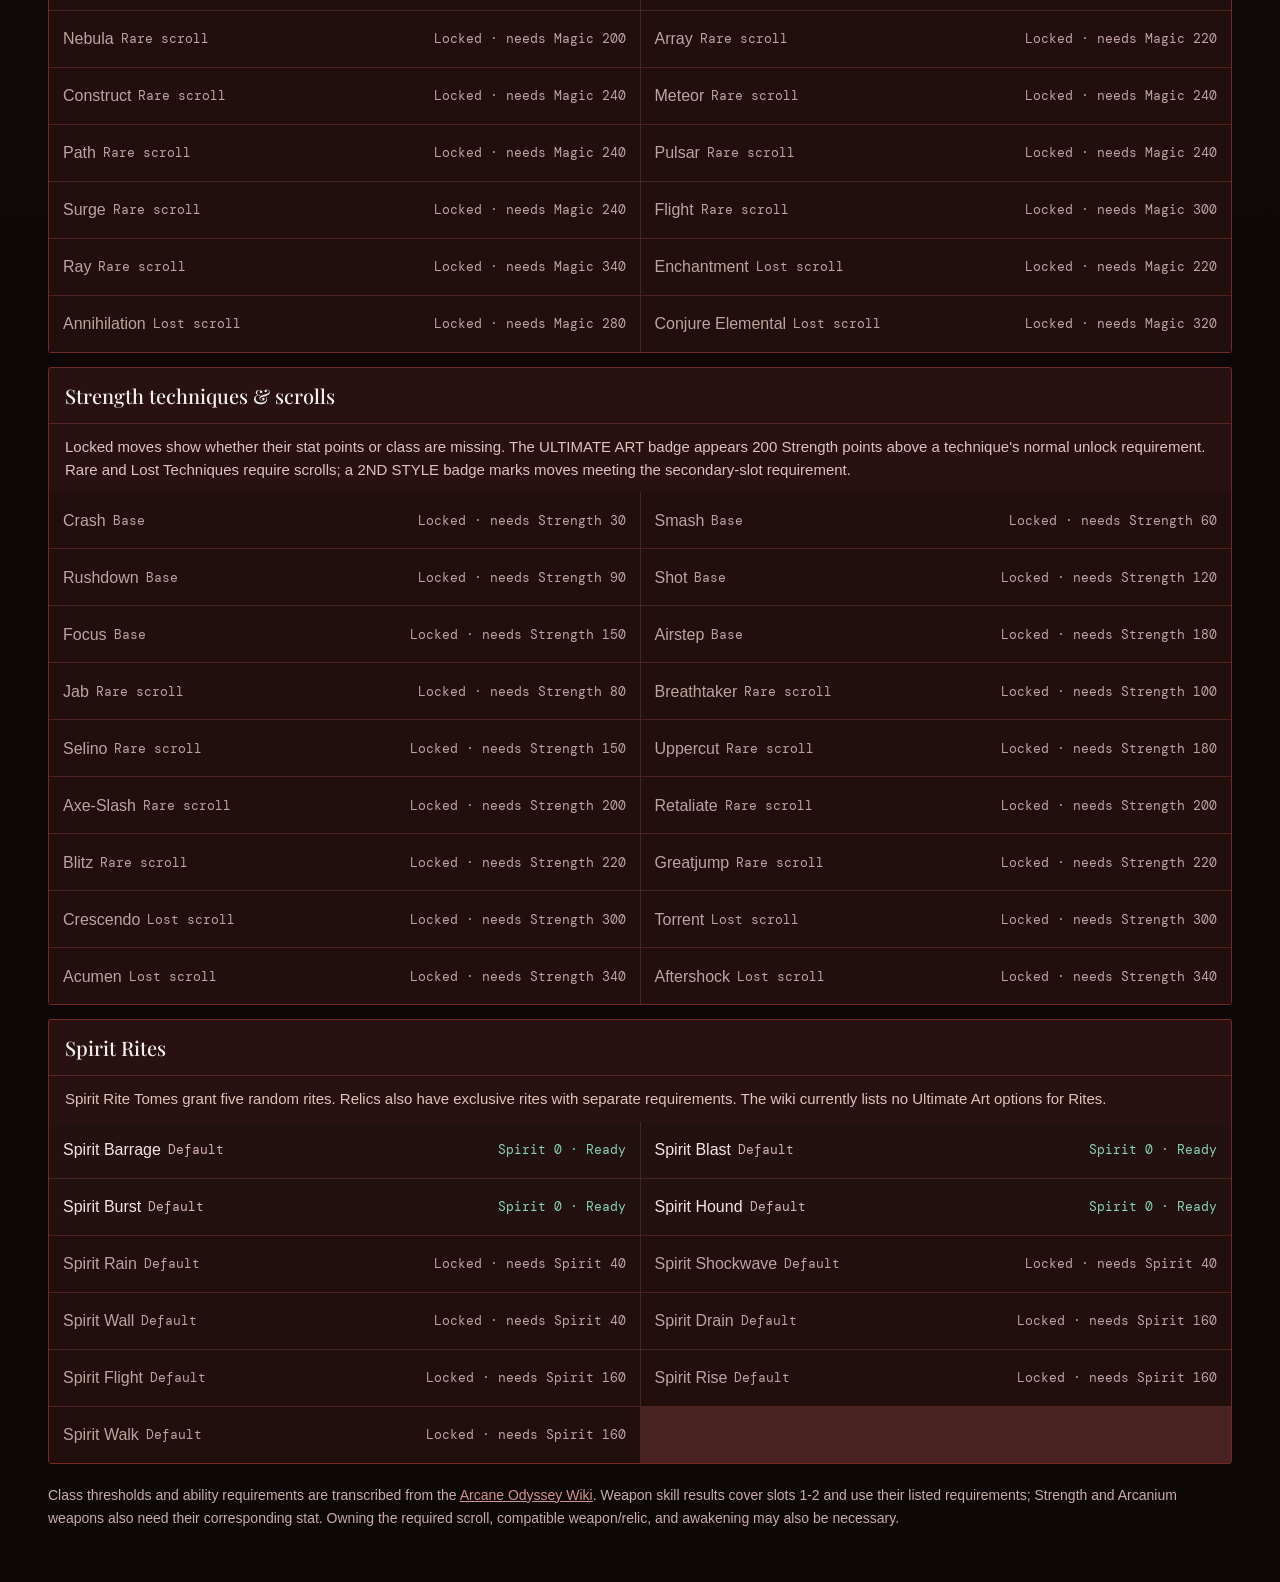
==== commit 0a3bf4a6: "fixed themes" ====
--- a/stat-builds/index.html
+++ b/stat-builds/index.html
@@ -7,7 +7,7 @@
   <title>Stat Build Planner · Arcane Odyssey</title>
   <link rel="icon" type="image/png" href="../assets/everthel-4.2.png">
   <link rel="apple-touch-icon" href="../assets/everthel-4.2.png">
-  <link rel="stylesheet" href="../styles.css?v=theme-filter-health-fixes-20261112">
+  <link rel="stylesheet" href="../styles.css?v=planner-stat-row-inset-20261112">
   <script src="../theme.js?v=color-themes-readable-20261112" defer></script>
 </head>
 <body>
@@ -88,6 +88,6 @@
       <p class="planner-footer">Class thresholds and ability requirements are transcribed from the <a href="https://roblox-arcane-odyssey.fandom.com/wiki/Stat_Builds" target="_blank" rel="noreferrer">Arcane Odyssey Wiki</a>. Weapon skill results cover slots 1-2 and use their listed requirements; Strength and Arcanium weapons also need their corresponding stat. Owning the required scroll, compatible weapon/relic, and awakening may also be necessary.</p>
     </main>
   </div>
-  <script src="../stat-build.js?v=weapon-level-label-20261112"></script>
+  <script src="../stat-build.js?v=stat-stepper-controls-20261112"></script>
 </body>
 </html>
--- a/styles.css
+++ b/styles.css
@@ -350,22 +350,24 @@
 .planner-level{display:flex;align-items:center;gap:9px;white-space:nowrap;color:#e2bbb9;font:14px var(--mono)}
 .planner-level input,.planner-stat-input{width:76px;padding:8px;border:1px solid #632d2a;border-radius:2px;background:#130908;color:#f8efef;font:16px var(--sans);text-align:center}
 .planner-level input:focus,.planner-stat-input:focus{border-color:#d06863;outline:none;box-shadow:0 0 0 2px #ea3d3422}
-.planner-layout{display:grid;grid-template-columns:minmax(330px,.7fr) minmax(0,1.3fr);gap:20px;align-items:start}
+.planner-layout{display:grid;grid-template-columns:minmax(420px,.76fr) minmax(0,1.3fr);gap:20px;align-items:start}
 .planner-panel{border:1px solid #782824;border-radius:3px;background:linear-gradient(110deg,#2a1110,#1e0d0c)}
 .planner-panel-heading{display:flex;align-items:center;justify-content:space-between;gap:12px;padding:16px;border-bottom:1px solid #552623}
 .planner-panel-heading h2{margin:0;font:500 22px var(--serif)}
 .planner-panel-heading small{color:#d8b6b4;font:13px var(--mono)}
 .planner-points{display:flex;align-items:center;justify-content:space-between;gap:12px;padding:13px 16px;border-bottom:1px solid #552623;color:#d9bbb9;font:14px var(--mono)}
 .planner-points strong{color:#d3918e;font-size:19px}
-.planner-stat-list{padding:8px 16px 14px}
-.planner-stat-row{display:grid;grid-template-columns:minmax(68px,.8fr) minmax(132px,1.1fr) minmax(90px,1.15fr);align-items:center;gap:10px;min-height:66px;border-bottom:1px solid #ffffff0b}
+.planner-stat-list{padding:8px 20px 14px}
+.planner-stat-row{display:grid;grid-template-columns:minmax(68px,.8fr) minmax(178px,1.3fr) minmax(90px,1.15fr);align-items:center;gap:10px;min-height:66px;padding:0 10px;border-bottom:1px solid #ffffff0b}
 .planner-stat-row:last-child{border-bottom:0}
 .planner-stat-label{color:#eee3e2;font-size:16px;font-weight:500}
-.planner-stepper{display:grid;grid-template-columns:28px minmax(56px,1fr) 28px;align-items:center;gap:5px;min-width:0}
+.planner-stepper{display:grid;grid-template-columns:28px 28px minmax(56px,1fr) 28px 28px;align-items:center;gap:4px;min-width:0}
 .planner-step-button{height:36px;padding:0;border:1px solid #632d2a;border-radius:2px;background:#281110;color:#ddaba8;font:12px var(--mono);cursor:pointer}
 .planner-step-button:hover:not(:disabled){border-color:#c46c67;background:#361614;color:#fff}
 .planner-step-button:disabled{opacity:.35;cursor:default}
 .planner-stepper .planner-stat-input{width:100%;min-width:0;padding:6px 2px;font:16px var(--sans)}
+.planner-stat-input{appearance:textfield;-moz-appearance:textfield}
+.planner-stat-input::-webkit-inner-spin-button,.planner-stat-input::-webkit-outer-spin-button{appearance:none;margin:0}
 .planner-stat-slider{width:100%;height:28px;margin:0;accent-color:#c46c67;cursor:pointer;touch-action:pan-y}
 .planner-class-result{margin:16px;padding:16px;border-left:3px solid #cb6b66;background:#361614}
 .planner-class-result span{display:block;color:#ddbbb9;font:12px var(--mono)}
@@ -456,7 +458,7 @@
 @media(max-width:1100px){.planner-weapon-available-cards,.planner-weapon-results{grid-template-columns:1fr}}
 @media(max-width:760px){.planner-shell{padding:0 16px}.planner-heading{align-items:flex-start;flex-direction:column}.planner-level{align-self:flex-end}.planner-layout{grid-template-columns:1fr}.planner-move-list{grid-template-columns:1fr}.planner-weapon-row{grid-template-columns:1fr 1fr}.planner-weapon-row>strong{grid-column:1/-1;padding:0}}
 @media(max-width:560px){.planner-weapon-row{grid-template-columns:1fr 1fr}.planner-weapon-row>strong{grid-column:1/-1;padding:0}.planner-weapon-available-cards{grid-template-columns:1fr}.planner-weapon-section-heading{align-items:flex-start;flex-direction:column}.planner-weapon-result-heading{align-items:flex-start;flex-direction:column}}
-@media(max-width:460px){.stat-planner-link{align-items:flex-start;flex-direction:column}.planner-stat-row{grid-template-columns:minmax(58px,.8fr) minmax(112px,1.1fr) minmax(64px,1.15fr);gap:6px}.planner-stepper{grid-template-columns:21px minmax(48px,1fr) 21px;gap:3px}.planner-step-button{font-size:8px}.planner-panel-heading{align-items:flex-start;flex-direction:column}.planner-move-header{flex-direction:column}.planner-move{align-items:flex-start}.planner-move-status{max-width:84px;line-height:1.5}.planner-weapon-result .planner-move-status{max-width:64%;text-align:left}}
+@media(max-width:460px){.stat-planner-link{align-items:flex-start;flex-direction:column}.planner-stat-row{grid-template-columns:minmax(54px,.75fr) minmax(138px,1.7fr) minmax(58px,1.15fr);gap:4px;padding:0 8px}.planner-stepper{grid-template-columns:23px 23px minmax(38px,1fr) 23px 23px;gap:2px}.planner-step-button{font-size:8px}.planner-panel-heading{align-items:flex-start;flex-direction:column}.planner-move-header{flex-direction:column}.planner-move{align-items:flex-start}.planner-move-status{max-width:84px;line-height:1.5}.planner-weapon-result .planner-move-status{max-width:64%;text-align:left}}
 .summary-column{grid-column:2;grid-row:1;display:flex;flex-direction:column;gap:12px;align-self:start;position:static}
 .summary-column .summary{position:static}
 .summary-column .class-picker{margin:0}
@@ -829,3 +831,39 @@
 html[data-theme="dark"] .planner-points{border-color:#3d4349}
 html[data-theme="dark"] .filter-chip{border-color:#4b5259;color:#b5bbc1}
 html[data-theme="dark"] .health-total>span{color:#b5bbc1}
+
+html[data-theme="blue"] .planner-weapon-config,html[data-theme="blue"] .planner-weapon-available,html[data-theme="blue"] .planner-weapon-tabs,html[data-theme="blue"] .planner-weapon-results{border-color:#294867}
+html[data-theme="blue"] .planner-weapon-inputs,html[data-theme="blue"] .planner-weapon-results .planner-move-list{background:#203b55}
+html[data-theme="blue"] .planner-weapon-row,html[data-theme="blue"] .planner-weapon-level,html[data-theme="blue"] .planner-weapon-tab{border-color:#365b7d;background:#112235;color:#bfd0e0}
+html[data-theme="blue"] .planner-weapon-row>strong,html[data-theme="blue"] .planner-weapon-selected-tag,html[data-theme="blue"] .planner-weapon-search-icon{color:#80c8ff}
+html[data-theme="blue"] .planner-weapon-field,html[data-theme="blue"] .planner-weapon-field-title small,html[data-theme="blue"] .planner-weapon-quality-summary,html[data-theme="blue"] .planner-weapon-search-empty,html[data-theme="blue"] .planner-weapon-search-clear,html[data-theme="blue"] .planner-weapon-class-note{color:#b5c9dc}
+html[data-theme="blue"] .planner-weapon-section-heading h3,html[data-theme="blue"] .planner-weapon-available-card h4,html[data-theme="blue"] .planner-weapon-result-heading h4{color:#e5edf5}
+html[data-theme="blue"] .planner-weapon-section-heading p,html[data-theme="blue"] .planner-weapon-available-card>p{color:#bfd0e0}
+html[data-theme="blue"] .planner-weapon-available-card,html[data-theme="blue"] .planner-weapon-result{border-color:#315c7e;background:#112235}
+html[data-theme="blue"] .planner-weapon-available-card>strong,html[data-theme="blue"] .planner-weapon-result-heading strong{color:#73d0bc}
+html[data-theme="blue"] .planner-weapon-result-heading{background:#1b3550}
+html[data-theme="blue"] .planner-weapon-tab[aria-selected="true"]{border-color:#3979a9;background:#1b3550;color:#e5edf5}
+html[data-theme="blue"] .planner-weapon-tab:focus-visible{outline-color:#65b8ef}
+html[data-theme="blue"] .planner-weapon-result .planner-move-list{background:#203b55}
+html[data-theme="blue"] .planner-move.is-locked .planner-move-name,html[data-theme="blue"] .planner-move.is-locked .planner-move-kind,html[data-theme="blue"] .planner-move.is-locked .planner-move-status,html[data-theme="blue"] .planner-move.is-available .planner-weapon-slot5-status.is-locked{color:#91a9bf}
+html[data-theme="blue"] .planner-class-result span{color:#91b5d5}
+
+html[data-theme="dark"] .planner-weapon-config,html[data-theme="dark"] .planner-weapon-available,html[data-theme="dark"] .planner-weapon-tabs,html[data-theme="dark"] .planner-weapon-results{border-color:#3d4349}
+html[data-theme="dark"] .planner-weapon-inputs,html[data-theme="dark"] .planner-weapon-results .planner-move-list{background:#343a3f}
+html[data-theme="dark"] .planner-weapon-row,html[data-theme="dark"] .planner-weapon-level,html[data-theme="dark"] .planner-weapon-tab{border-color:#4b5259;background:#1e2225;color:#c3c8cd}
+html[data-theme="dark"] .planner-weapon-row>strong,html[data-theme="dark"] .planner-weapon-selected-tag,html[data-theme="dark"] .planner-weapon-search-icon{color:#d1d5d9}
+html[data-theme="dark"] .planner-weapon-field,html[data-theme="dark"] .planner-weapon-field-title small,html[data-theme="dark"] .planner-weapon-quality-summary,html[data-theme="dark"] .planner-weapon-search-empty,html[data-theme="dark"] .planner-weapon-search-clear,html[data-theme="dark"] .planner-weapon-class-note{color:#b5bbc1}
+html[data-theme="dark"] .planner-weapon-section-heading h3,html[data-theme="dark"] .planner-weapon-available-card h4,html[data-theme="dark"] .planner-weapon-result-heading h4{color:#e5e7e9}
+html[data-theme="dark"] .planner-weapon-section-heading p,html[data-theme="dark"] .planner-weapon-available-card>p{color:#c3c8cd}
+html[data-theme="dark"] .planner-weapon-available-card,html[data-theme="dark"] .planner-weapon-result{border-color:#454b51;background:#1e2225}
+html[data-theme="dark"] .planner-weapon-available-card>strong,html[data-theme="dark"] .planner-weapon-result-heading strong{color:#81b4a1}
+html[data-theme="dark"] .planner-weapon-result-heading{background:#30353a}
+html[data-theme="dark"] .planner-weapon-tab[aria-selected="true"]{border-color:#50575e;background:#30353a;color:#e5e7e9}
+html[data-theme="dark"] .planner-weapon-tab:focus-visible{outline-color:#aeb5bc}
+html[data-theme="dark"] .planner-weapon-result .planner-move-list{background:#343a3f}
+html[data-theme="dark"] .planner-move.is-locked .planner-move-name,html[data-theme="dark"] .planner-move.is-locked .planner-move-kind,html[data-theme="dark"] .planner-move.is-locked .planner-move-status,html[data-theme="dark"] .planner-move.is-available .planner-weapon-slot5-status.is-locked{color:#aab1b7}
+html[data-theme="dark"] .planner-class-result span{color:#b5bbc1}
+html[data-theme="blue"] .planner-secondary-badge{border-color:#3979a9;color:#73d0bc}
+html[data-theme="blue"] .planner-footer a{color:#80c8ff}
+html[data-theme="dark"] .planner-secondary-badge{border-color:#4f7568;color:#81b4a1}
+html[data-theme="dark"] .planner-footer a{color:#d1d5d9}
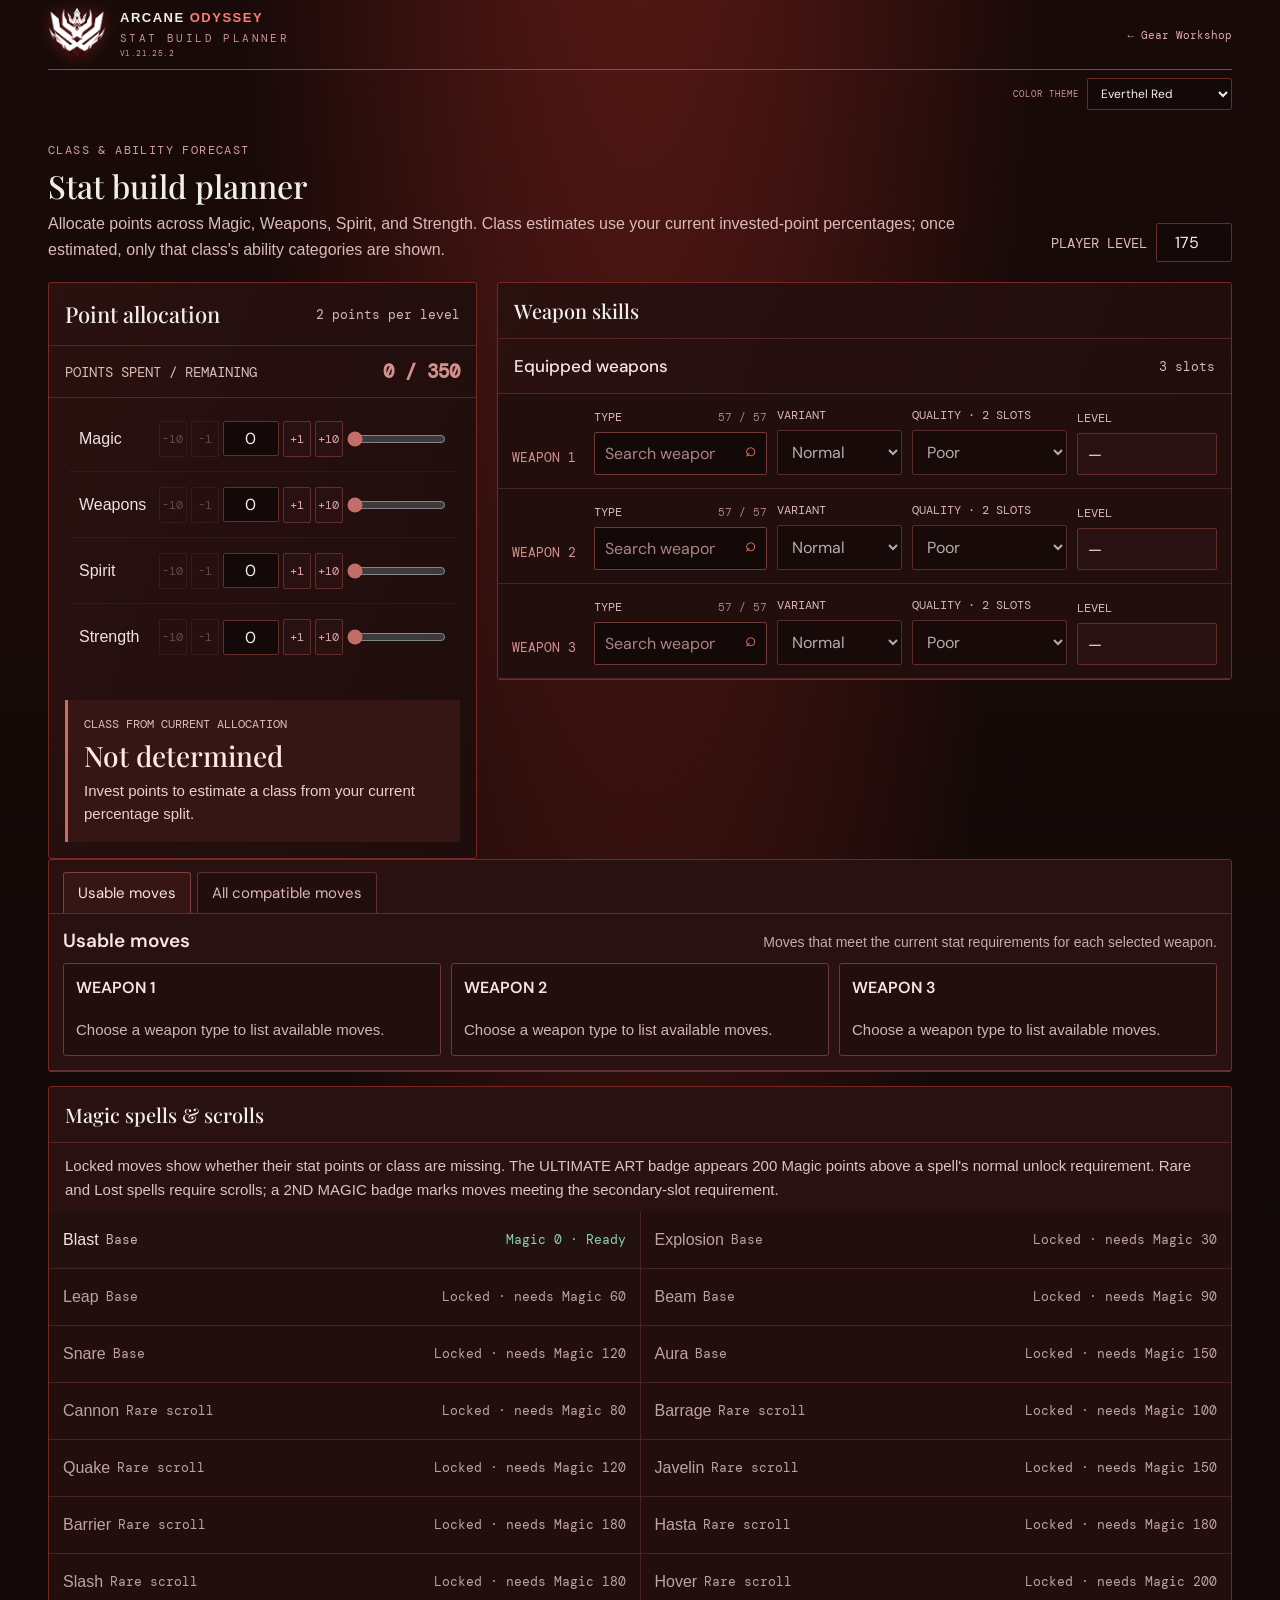
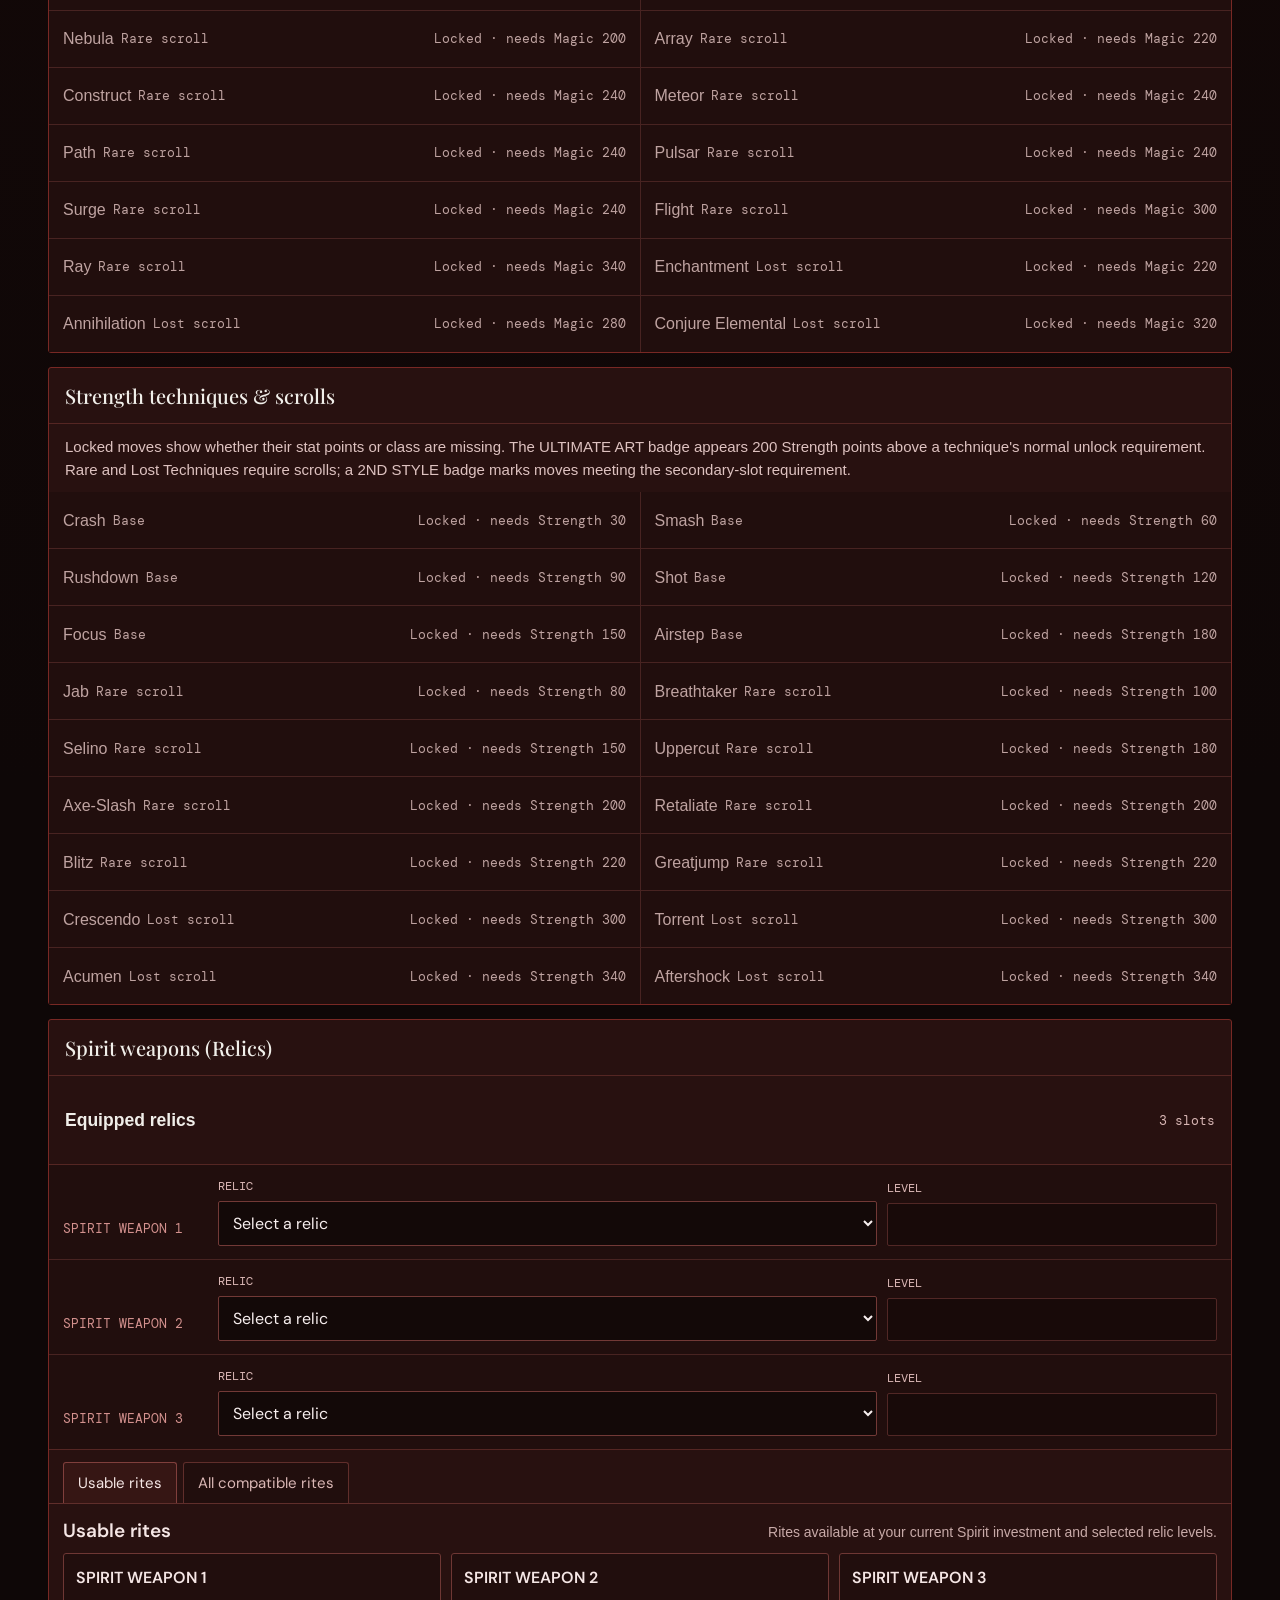
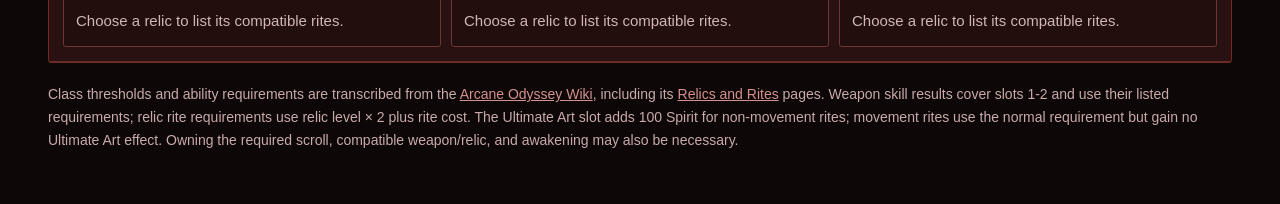
==== commit aa877470: "spirit weapons" ====
--- a/stat-builds/index.html
+++ b/stat-builds/index.html
@@ -7,7 +7,7 @@
   <title>Stat Build Planner · Arcane Odyssey</title>
   <link rel="icon" type="image/png" href="../assets/everthel-4.2.png">
   <link rel="apple-touch-icon" href="../assets/everthel-4.2.png">
-  <link rel="stylesheet" href="../styles.css?v=planner-stat-row-inset-20261112">
+  <link rel="stylesheet" href="../styles.css?v=planner-spirit-relics-20261113">
   <script src="../theme.js?v=color-themes-readable-20261112" defer></script>
 </head>
 <body>
@@ -79,15 +79,27 @@
           <p class="planner-move-note">Locked moves show whether their stat points or class are missing. The ULTIMATE ART badge appears 200 Strength points above a technique's normal unlock requirement. Rare and Lost Techniques require scrolls; a 2ND STYLE badge marks moves meeting the secondary-slot requirement.</p>
           <div class="planner-move-list" id="planner-techniques"></div>
         </section>
-        <section class="planner-move-group" data-move-stat="spirit">
-          <div class="planner-move-header"><h2>Spirit Rites</h2></div>
-          <p class="planner-move-note">Spirit Rite Tomes grant five random rites. Relics also have exclusive rites with separate requirements. The wiki currently lists no Ultimate Art options for Rites.</p>
-          <div class="planner-move-list" id="planner-rites"></div>
+        <section class="planner-move-group planner-spirit-group" aria-label="Spirit weapons and rites" data-move-stat="spirit">
+          <div class="planner-move-header"><h2>Spirit weapons (Relics)</h2></div>
+          <div class="planner-spirit-config">
+            <div class="planner-panel-heading"><h3>Equipped relics</h3><small>3 slots</small></div>
+            <div class="planner-spirit-inputs" id="planner-spirit-inputs"></div>
+          </div>
+          <div class="planner-weapon-tabs" id="planner-spirit-tabs" role="tablist" aria-label="Spirit rite views">
+            <button class="planner-weapon-tab" id="planner-spirit-tab-usable" type="button" role="tab" aria-selected="true" aria-controls="planner-spirit-panel-usable" tabindex="0">Usable rites</button>
+            <button class="planner-weapon-tab" id="planner-spirit-tab-all" type="button" role="tab" aria-selected="false" aria-controls="planner-spirit-panel-all" tabindex="-1">All compatible rites</button>
+          </div>
+          <div class="planner-weapon-tab-panel" id="planner-spirit-panel-usable" role="tabpanel" aria-labelledby="planner-spirit-tab-usable">
+            <div class="planner-spirit-results planner-spirit-available" id="planner-spirit-available"></div>
+          </div>
+          <div class="planner-weapon-tab-panel" id="planner-spirit-panel-all" role="tabpanel" aria-labelledby="planner-spirit-tab-all" hidden>
+            <div class="planner-spirit-results planner-spirit-all" id="planner-spirit-results"></div>
+          </div>
         </section>
       </section>
-      <p class="planner-footer">Class thresholds and ability requirements are transcribed from the <a href="https://roblox-arcane-odyssey.fandom.com/wiki/Stat_Builds" target="_blank" rel="noreferrer">Arcane Odyssey Wiki</a>. Weapon skill results cover slots 1-2 and use their listed requirements; Strength and Arcanium weapons also need their corresponding stat. Owning the required scroll, compatible weapon/relic, and awakening may also be necessary.</p>
+      <p class="planner-footer">Class thresholds and ability requirements are transcribed from the <a href="https://roblox-arcane-odyssey.fandom.com/wiki/Stat_Builds" target="_blank" rel="noreferrer">Arcane Odyssey Wiki</a>, including its <a href="https://roblox-arcane-odyssey.fandom.com/wiki/Relics/Rites" target="_blank" rel="noreferrer">Relics and Rites</a> pages. Weapon skill results cover slots 1-2 and use their listed requirements; relic rite requirements use relic level × 2 plus rite cost. The Ultimate Art slot adds 100 Spirit for non-movement rites; movement rites use the normal requirement but gain no Ultimate Art effect. Owning the required scroll, compatible weapon/relic, and awakening may also be necessary.</p>
     </main>
   </div>
-  <script src="../stat-build.js?v=stat-stepper-controls-20261112"></script>
+  <script src="../stat-build.js?v=spirit-rite-slot-five-20261112"></script>
 </body>
 </html>
--- a/styles.css
+++ b/styles.css
@@ -393,6 +393,16 @@
 .planner-ultimate-art-badge{display:inline-flex;align-items:center;padding:3px 6px;border:1px solid #a87b35;border-radius:2px;background:#302716;color:#ffe0a0;font:10px var(--mono);white-space:nowrap}
 .planner-weapon-config{border-bottom:1px solid #552623}
 .planner-weapon-config .planner-panel-heading h3,.planner-weapon-result-heading h4{margin:0;color:#f5e6e5;font:500 17px var(--sans)}
+.planner-spirit-config{border-bottom:1px solid #552623}
+.planner-spirit-inputs{display:grid;gap:1px;background:#482321}
+.planner-spirit-row{display:grid;grid-template-columns:145px minmax(170px,1fr) minmax(120px,.5fr);align-items:end;gap:10px;padding:13px 14px;background:#210e0d}
+.planner-spirit-row>strong{padding-bottom:9px;color:#d3918e;font:13px var(--mono)}
+.planner-spirit-field{display:grid;gap:7px;min-width:0;color:#dab7b5;font:12px var(--mono)}
+.planner-spirit-field select,.planner-spirit-field input{width:100%;min-width:0;padding:10px;border:1px solid #723936;border-radius:2px;background:#130908;color:#f8efef;font:16px var(--sans)}
+.planner-spirit-field select:focus,.planner-spirit-field input:focus{border-color:#ef4f47;outline:none;box-shadow:0 0 0 2px #ea3d3422}
+.planner-spirit-field input:disabled{opacity:.6;cursor:not-allowed}
+.planner-spirit-results{padding:14px;border-bottom:1px solid #602e2b}
+.planner-move.is-unavailable .planner-move-status{font-weight:600}
 .planner-weapon-inputs{display:grid;gap:1px;background:#482321}
 .planner-weapon-row{display:grid;grid-template-columns:72px minmax(170px,1.35fr) minmax(125px,.9fr) minmax(155px,1fr) minmax(140px,.8fr);align-items:end;gap:10px;padding:13px 14px;background:#210e0d}
 .planner-weapon-row>strong{padding-bottom:9px;color:#d3918e;font:13px var(--mono)}
@@ -456,8 +466,8 @@
 .planner-footer a{color:#d3918e}
 @media(max-width:1220px){.planner-layout{grid-template-columns:1fr}}
 @media(max-width:1100px){.planner-weapon-available-cards,.planner-weapon-results{grid-template-columns:1fr}}
-@media(max-width:760px){.planner-shell{padding:0 16px}.planner-heading{align-items:flex-start;flex-direction:column}.planner-level{align-self:flex-end}.planner-layout{grid-template-columns:1fr}.planner-move-list{grid-template-columns:1fr}.planner-weapon-row{grid-template-columns:1fr 1fr}.planner-weapon-row>strong{grid-column:1/-1;padding:0}}
-@media(max-width:560px){.planner-weapon-row{grid-template-columns:1fr 1fr}.planner-weapon-row>strong{grid-column:1/-1;padding:0}.planner-weapon-available-cards{grid-template-columns:1fr}.planner-weapon-section-heading{align-items:flex-start;flex-direction:column}.planner-weapon-result-heading{align-items:flex-start;flex-direction:column}}
+@media(max-width:760px){.planner-shell{padding:0 16px}.planner-heading{align-items:flex-start;flex-direction:column}.planner-level{align-self:flex-end}.planner-layout{grid-template-columns:1fr}.planner-move-list{grid-template-columns:1fr}.planner-weapon-row{grid-template-columns:1fr 1fr}.planner-weapon-row>strong{grid-column:1/-1;padding:0}.planner-spirit-row{grid-template-columns:1fr 1fr}.planner-spirit-row>strong{grid-column:1/-1;padding:0}}
+@media(max-width:560px){.planner-weapon-row{grid-template-columns:1fr 1fr}.planner-weapon-row>strong{grid-column:1/-1;padding:0}.planner-spirit-row{grid-template-columns:1fr}.planner-weapon-available-cards{grid-template-columns:1fr}.planner-weapon-section-heading{align-items:flex-start;flex-direction:column}.planner-weapon-result-heading{align-items:flex-start;flex-direction:column}}
 @media(max-width:460px){.stat-planner-link{align-items:flex-start;flex-direction:column}.planner-stat-row{grid-template-columns:minmax(54px,.75fr) minmax(138px,1.7fr) minmax(58px,1.15fr);gap:4px;padding:0 8px}.planner-stepper{grid-template-columns:23px 23px minmax(38px,1fr) 23px 23px;gap:2px}.planner-step-button{font-size:8px}.planner-panel-heading{align-items:flex-start;flex-direction:column}.planner-move-header{flex-direction:column}.planner-move{align-items:flex-start}.planner-move-status{max-width:84px;line-height:1.5}.planner-weapon-result .planner-move-status{max-width:64%;text-align:left}}
 .summary-column{grid-column:2;grid-row:1;display:flex;flex-direction:column;gap:12px;align-self:start;position:static}
 .summary-column .summary{position:static}
@@ -847,6 +857,13 @@
 html[data-theme="blue"] .planner-weapon-result .planner-move-list{background:#203b55}
 html[data-theme="blue"] .planner-move.is-locked .planner-move-name,html[data-theme="blue"] .planner-move.is-locked .planner-move-kind,html[data-theme="blue"] .planner-move.is-locked .planner-move-status,html[data-theme="blue"] .planner-move.is-available .planner-weapon-slot5-status.is-locked{color:#91a9bf}
 html[data-theme="blue"] .planner-class-result span{color:#91b5d5}
+html[data-theme="blue"] .planner-spirit-config,html[data-theme="blue"] .planner-spirit-results{border-color:#294867}
+html[data-theme="blue"] .planner-spirit-inputs,html[data-theme="blue"] .planner-spirit-results .planner-move-list{background:#203b55}
+html[data-theme="blue"] .planner-spirit-row{background:#112235}
+html[data-theme="blue"] .planner-spirit-row>strong{color:#80c8ff}
+html[data-theme="blue"] .planner-spirit-field{color:#b5c9dc}
+html[data-theme="blue"] .planner-spirit-field select,html[data-theme="blue"] .planner-spirit-field input{border-color:#365b7d;background:#112235;color:#bfd0e0}
+html[data-theme="blue"] .planner-spirit-field select:focus,html[data-theme="blue"] .planner-spirit-field input:focus{border-color:#65b8ef;box-shadow:0 0 0 2px #65b8ef25}
 
 html[data-theme="dark"] .planner-weapon-config,html[data-theme="dark"] .planner-weapon-available,html[data-theme="dark"] .planner-weapon-tabs,html[data-theme="dark"] .planner-weapon-results{border-color:#3d4349}
 html[data-theme="dark"] .planner-weapon-inputs,html[data-theme="dark"] .planner-weapon-results .planner-move-list{background:#343a3f}
@@ -863,6 +880,13 @@
 html[data-theme="dark"] .planner-weapon-result .planner-move-list{background:#343a3f}
 html[data-theme="dark"] .planner-move.is-locked .planner-move-name,html[data-theme="dark"] .planner-move.is-locked .planner-move-kind,html[data-theme="dark"] .planner-move.is-locked .planner-move-status,html[data-theme="dark"] .planner-move.is-available .planner-weapon-slot5-status.is-locked{color:#aab1b7}
 html[data-theme="dark"] .planner-class-result span{color:#b5bbc1}
+html[data-theme="dark"] .planner-spirit-config,html[data-theme="dark"] .planner-spirit-results{border-color:#3d4349}
+html[data-theme="dark"] .planner-spirit-inputs,html[data-theme="dark"] .planner-spirit-results .planner-move-list{background:#343a3f}
+html[data-theme="dark"] .planner-spirit-row{background:#1e2225}
+html[data-theme="dark"] .planner-spirit-row>strong{color:#d1d5d9}
+html[data-theme="dark"] .planner-spirit-field{color:#b5bbc1}
+html[data-theme="dark"] .planner-spirit-field select,html[data-theme="dark"] .planner-spirit-field input{border-color:#4b5259;background:#1e2225;color:#c3c8cd}
+html[data-theme="dark"] .planner-spirit-field select:focus,html[data-theme="dark"] .planner-spirit-field input:focus{border-color:#aeb5bc;box-shadow:0 0 0 2px #aeb5bc22}
 html[data-theme="blue"] .planner-secondary-badge{border-color:#3979a9;color:#73d0bc}
 html[data-theme="blue"] .planner-footer a{color:#80c8ff}
 html[data-theme="dark"] .planner-secondary-badge{border-color:#4f7568;color:#81b4a1}
